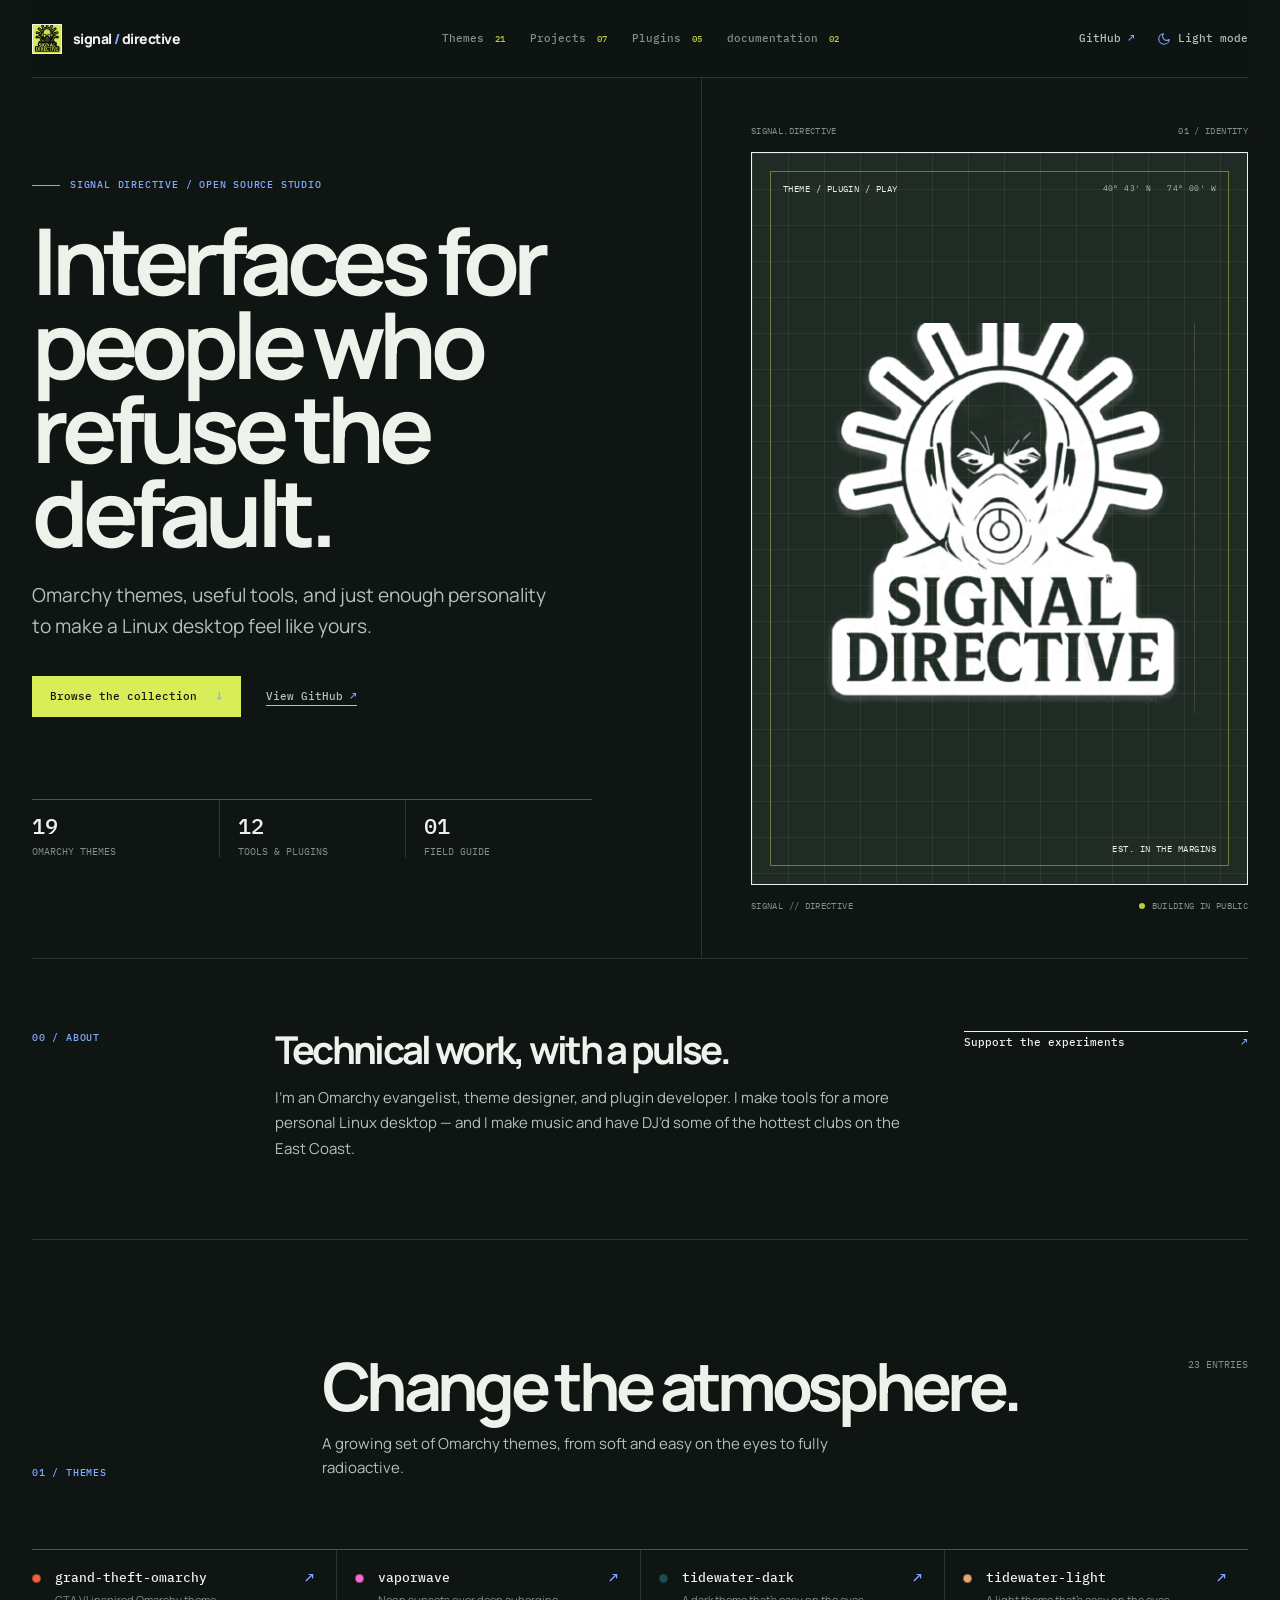
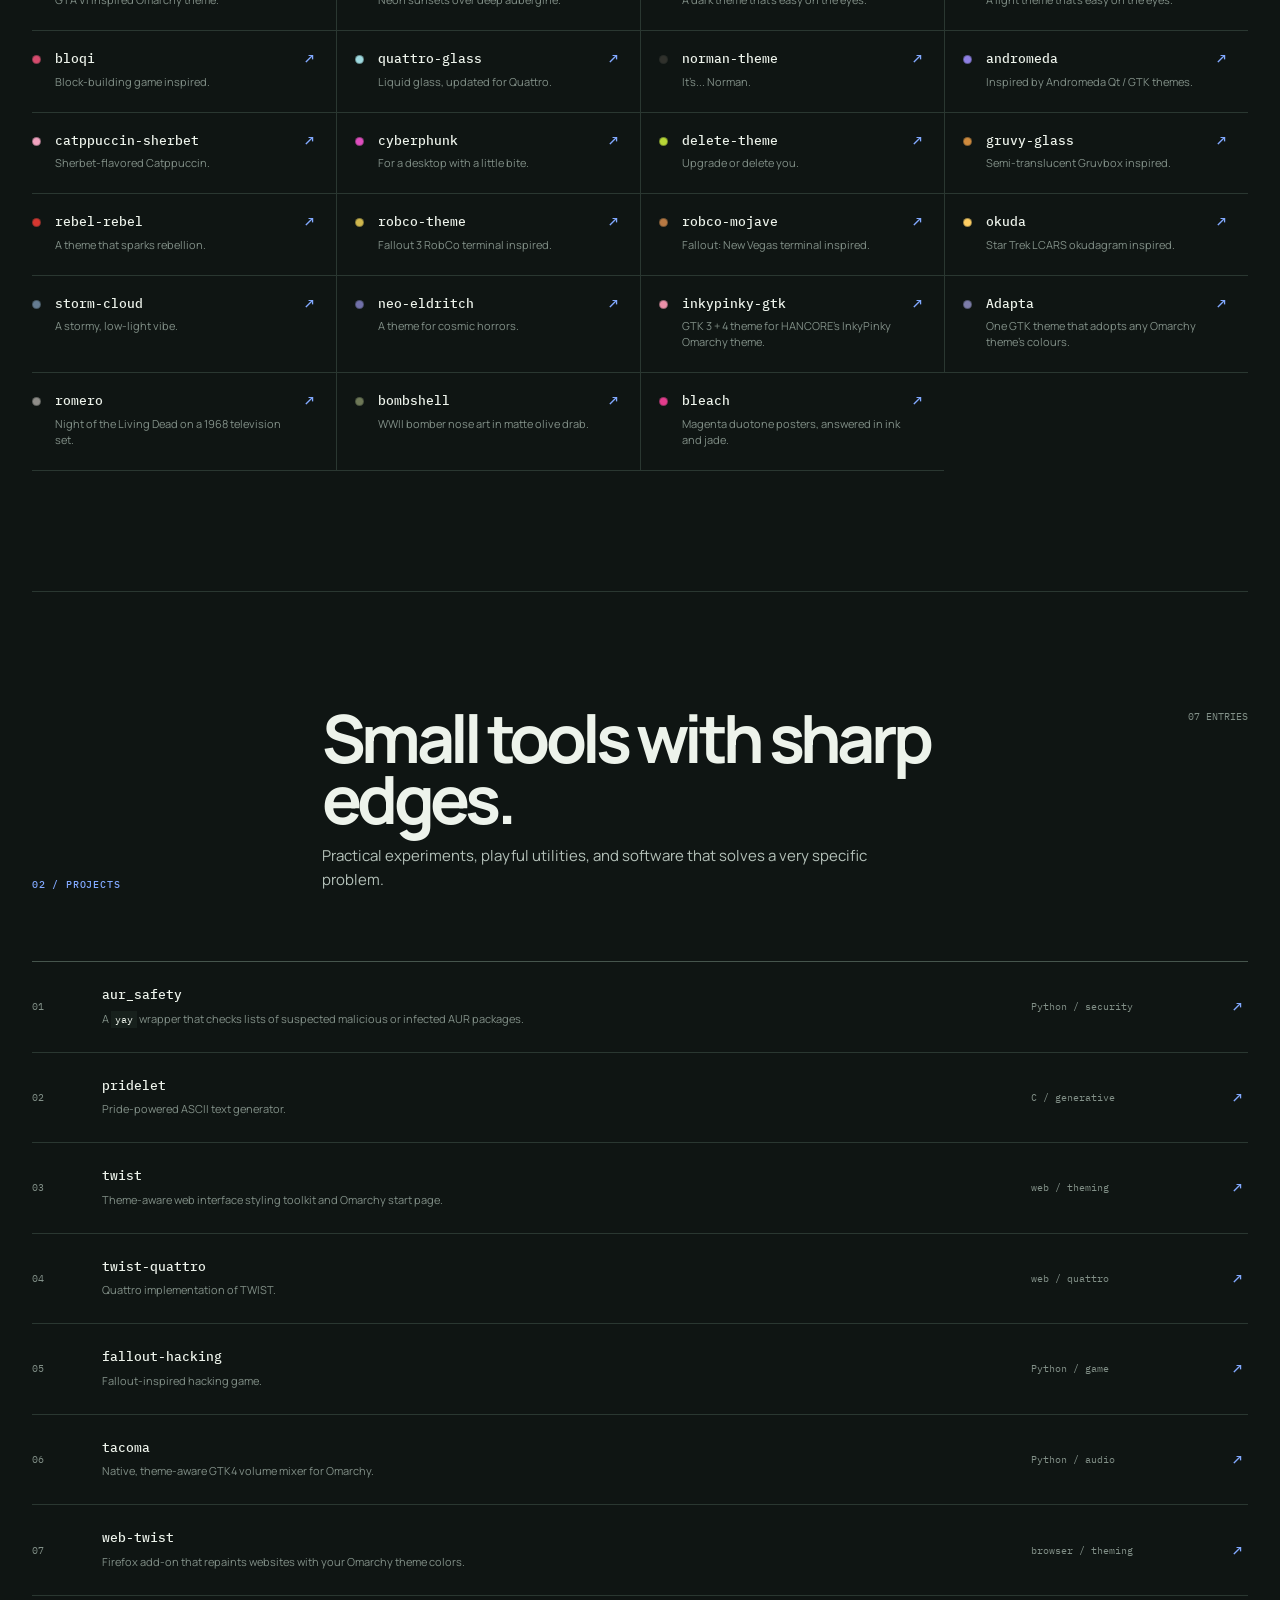
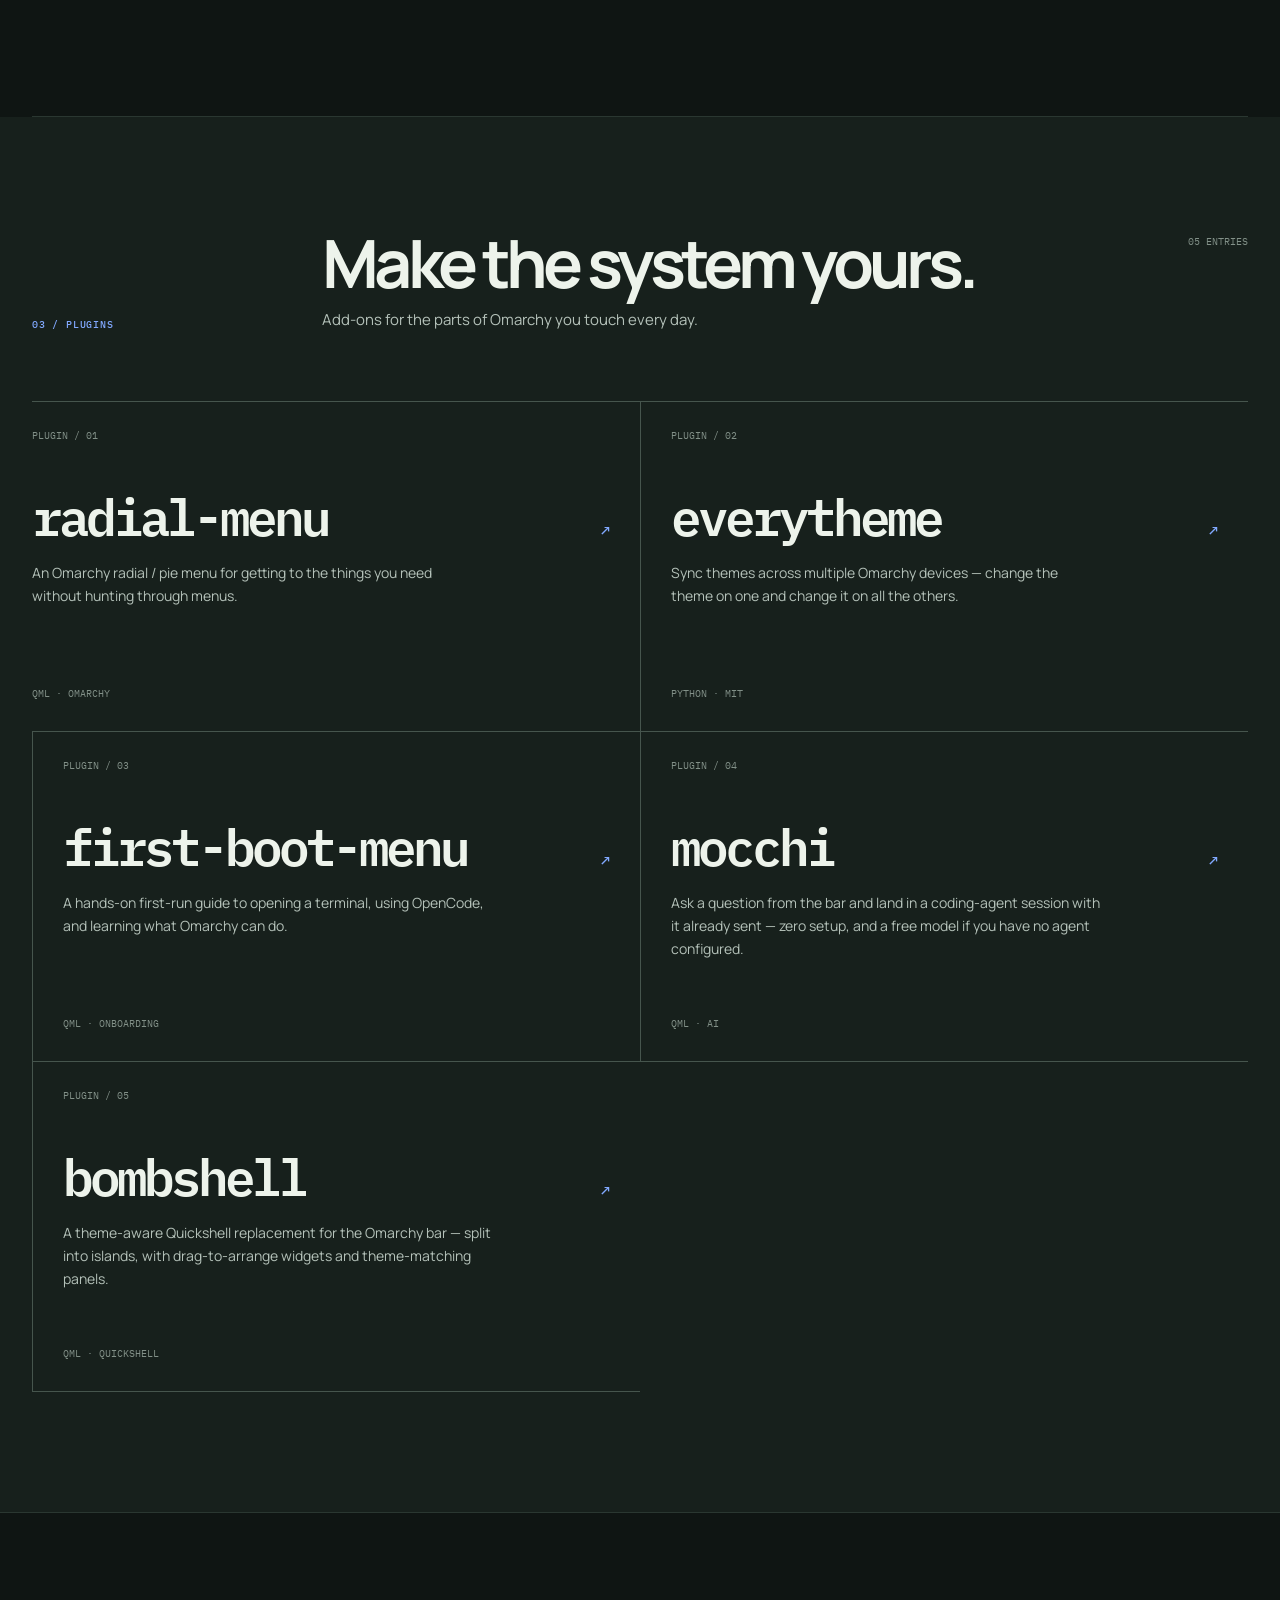
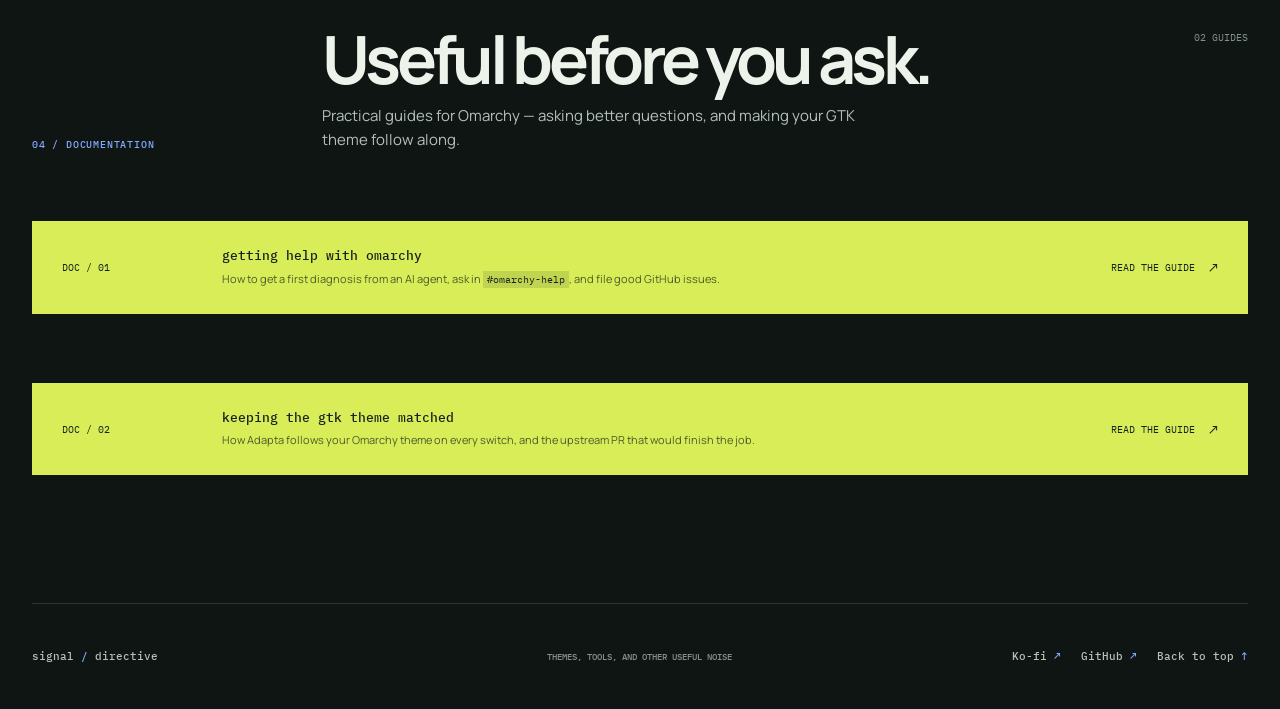
==== index.html @ 83580dee "Add bombshell to the plugin collection" ====
<!doctype html>
<html lang="en">
<head>
    <meta charset="UTF-8">
    <meta name="viewport" content="width=device-width, initial-scale=1">
    <meta name="description" content="Signal Directive — Omarchy themes, plugins, tools, and documentation by a theme designer and plugin developer.">
    <title>signal / directive — themes, tools &amp; plugins</title>
    <script>
        try {
            if (localStorage.getItem("signal-directive-theme") === "light") {
                document.documentElement.classList.add("light-mode");
            }
        } catch (error) {
            // Private browsing or blocked storage: stay with the dark default.
        }
    </script>
    <link rel="preconnect" href="https://fonts.googleapis.com">
    <link rel="preconnect" href="https://fonts.gstatic.com" crossorigin>
    <link href="https://fonts.googleapis.com/css2?family=IBM+Plex+Mono:wght@400;500;600&family=Manrope:wght@400;500;600;700;800&display=swap" rel="stylesheet">
    <link rel="stylesheet" href="styles.css">
</head>
<body>
    <a class="skip-link" href="#main-content">Skip to content</a>

    <div class="site-shell">
        <header class="site-header" id="top">
            <a class="brand" href="#top" aria-label="Signal Directive home">
                <span class="brand-mark"><img src="assets/signaldirective-logo.png" alt=""></span>
                <span class="brand-name">signal <i>/</i> directive</span>
            </a>

            <nav class="site-nav" aria-label="Primary navigation">
                <a href="#themes">Themes <span>21</span></a>
                <a href="#projects">Projects <span>07</span></a>
                <a href="#plugins">Plugins <span>05</span></a>
                <a href="#documentation">documentation <span>02</span></a>
            </nav>

            <div class="header-tools">
                <a class="header-link" href="https://github.com/signaldirective" target="_blank" rel="noopener">
                    GitHub <span aria-hidden="true">↗</span>
                </a>
                <button class="theme-toggle" id="theme-toggle" type="button" aria-pressed="false" aria-label="Switch to light mode">
                    <svg class="theme-toggle-icon" viewBox="0 0 24 24" aria-hidden="true">
                        <path class="icon-moon" d="M21 12.79A9 9 0 1 1 11.21 3 7 7 0 0 0 21 12.79Z"></path>
                        <g class="icon-sun">
                            <circle cx="12" cy="12" r="4"></circle>
                            <path d="M12 2v2M12 20v2M4.93 4.93l1.41 1.41M17.66 17.66l1.41 1.41M2 12h2M20 12h2M4.93 19.07l1.41-1.41M17.66 6.34l1.41-1.41"></path>
                        </g>
                    </svg>
                    <span class="theme-toggle-label">Light mode</span>
                </button>
            </div>
        </header>

        <main id="main-content">
            <section class="hero" aria-labelledby="hero-title">
                <div class="hero-copy">
                    <p class="eyebrow"><span class="eyebrow-rule" aria-hidden="true"></span> signal directive / open source studio</p>
                    <h1 id="hero-title">Interfaces for people who refuse the default.</h1>
                    <p class="hero-lede">Omarchy themes, useful tools, and just enough personality to make a Linux desktop feel like yours.</p>

                    <div class="hero-actions">
                        <a class="button button-solid" href="#themes">Browse the collection <span aria-hidden="true">↓</span></a>
                        <a class="text-link" href="https://github.com/signaldirective" target="_blank" rel="noopener">View GitHub <span aria-hidden="true">↗</span></a>
                    </div>

                    <div class="hero-meta" aria-label="Collection summary">
                        <div class="meta-item">
                            <strong>19</strong>
                            <span>Omarchy themes</span>
                        </div>
                        <div class="meta-item">
                            <strong>12</strong>
                            <span>tools &amp; plugins</span>
                        </div>
                        <div class="meta-item">
                            <strong>01</strong>
                            <span>field guide</span>
                        </div>
                    </div>
                </div>

                <div class="hero-visual" aria-label="Signal Directive identity mark">
                    <div class="visual-topline">
                        <span>signal.directive</span>
                        <span>01 / identity</span>
                    </div>
                    <div class="logo-stage">
                        <img class="hero-logo" src="assets/signaldirective-logo.png" alt="Signal Directive logo">
                        <span class="stage-label stage-label-top">theme / plugin / play</span>
                        <span class="stage-label stage-label-bottom">est. in the margins</span>
                        <span class="stage-coordinate">40° 43′ N&nbsp;&nbsp; 74° 00′ W</span>
                    </div>
                    <div class="visual-footer">
                        <span>signal // directive</span>
                        <span class="status"><i aria-hidden="true"></i> building in public</span>
                    </div>
                </div>
            </section>

            <section class="about-strip" id="about" aria-labelledby="about-title">
                <div class="section-kicker">00 / about</div>
                <div class="about-copy">
                    <h2 id="about-title">Technical work, with a pulse.</h2>
                    <p>I’m an Omarchy evangelist, theme designer, and plugin developer. I make tools for a more personal Linux desktop — and I make music and have DJ’d some of the hottest clubs on the East Coast.</p>
                </div>
                <a class="support-link" href="https://ko-fi.com/signaldirective" target="_blank" rel="noopener">
                    <span>Support the experiments</span>
                    <span class="support-arrow" aria-hidden="true">↗</span>
                </a>
            </section>

            <section class="collection-section" id="themes" aria-labelledby="themes-title">
                <div class="section-heading">
                    <p class="section-kicker">01 / themes</p>
                    <div>
                        <h2 id="themes-title">Change the atmosphere.</h2>
                        <p class="section-intro">A growing set of Omarchy themes, from soft and easy on the eyes to fully radioactive.</p>
                    </div>
                    <span class="section-count">23 entries</span>
                </div>

                <div class="theme-grid">
                    <a class="theme-item" href="https://github.com/signaldirective/grand-theft-omarchy" target="_blank" rel="noopener">
                        <span class="theme-swatch swatch-gta" aria-hidden="true"></span>
                        <span class="theme-copy"><strong>grand-theft-omarchy</strong><small>GTA VI inspired Omarchy theme.</small></span>
                        <span class="item-arrow" aria-hidden="true">↗</span>
                    </a>
                    <a class="theme-item" href="https://github.com/signaldirective/vaporwave" target="_blank" rel="noopener">
                        <span class="theme-swatch swatch-vaporwave" aria-hidden="true"></span>
                        <span class="theme-copy"><strong>vaporwave</strong><small>Neon sunsets over deep aubergine.</small></span>
                        <span class="item-arrow" aria-hidden="true">↗</span>
                    </a>
                    <a class="theme-item" href="https://github.com/signaldirective/tidewater-dark" target="_blank" rel="noopener">
                        <span class="theme-swatch swatch-tide-dark" aria-hidden="true"></span>
                        <span class="theme-copy"><strong>tidewater-dark</strong><small>A dark theme that’s easy on the eyes.</small></span>
                        <span class="item-arrow" aria-hidden="true">↗</span>
                    </a>
                    <a class="theme-item" href="https://github.com/signaldirective/tidewater-light" target="_blank" rel="noopener">
                        <span class="theme-swatch swatch-tide-light" aria-hidden="true"></span>
                        <span class="theme-copy"><strong>tidewater-light</strong><small>A light theme that’s easy on the eyes.</small></span>
                        <span class="item-arrow" aria-hidden="true">↗</span>
                    </a>
                    <a class="theme-item" href="https://github.com/signaldirective/bloqi" target="_blank" rel="noopener">
                        <span class="theme-swatch swatch-bloqi" aria-hidden="true"></span>
                        <span class="theme-copy"><strong>bloqi</strong><small>Block-building game inspired.</small></span>
                        <span class="item-arrow" aria-hidden="true">↗</span>
                    </a>
                    <a class="theme-item" href="https://github.com/signaldirective/quattro-glass" target="_blank" rel="noopener">
                        <span class="theme-swatch swatch-quattro" aria-hidden="true"></span>
                        <span class="theme-copy"><strong>quattro-glass</strong><small>Liquid glass, updated for Quattro.</small></span>
                        <span class="item-arrow" aria-hidden="true">↗</span>
                    </a>
                    <a class="theme-item" href="https://github.com/signaldirective/norman-theme" target="_blank" rel="noopener">
                        <span class="theme-swatch swatch-norman" aria-hidden="true"></span>
                        <span class="theme-copy"><strong>norman-theme</strong><small>It’s... Norman.</small></span>
                        <span class="item-arrow" aria-hidden="true">↗</span>
                    </a>
                    <a class="theme-item" href="https://github.com/signaldirective/andromeda" target="_blank" rel="noopener">
                        <span class="theme-swatch swatch-andromeda" aria-hidden="true"></span>
                        <span class="theme-copy"><strong>andromeda</strong><small>Inspired by Andromeda Qt / GTK themes.</small></span>
                        <span class="item-arrow" aria-hidden="true">↗</span>
                    </a>
                    <a class="theme-item" href="https://github.com/signaldirective/catppuccin-sherbet" target="_blank" rel="noopener">
                        <span class="theme-swatch swatch-sherbet" aria-hidden="true"></span>
                        <span class="theme-copy"><strong>catppuccin-sherbet</strong><small>Sherbet-flavored Catppuccin.</small></span>
                        <span class="item-arrow" aria-hidden="true">↗</span>
                    </a>
                    <a class="theme-item" href="https://github.com/signaldirective/cyberphunk" target="_blank" rel="noopener">
                        <span class="theme-swatch swatch-cyber" aria-hidden="true"></span>
                        <span class="theme-copy"><strong>cyberphunk</strong><small>For a desktop with a little bite.</small></span>
                        <span class="item-arrow" aria-hidden="true">↗</span>
                    </a>
                    <a class="theme-item" href="https://github.com/signaldirective/delete-theme" target="_blank" rel="noopener">
                        <span class="theme-swatch swatch-delete" aria-hidden="true"></span>
                        <span class="theme-copy"><strong>delete-theme</strong><small>Upgrade or delete you.</small></span>
                        <span class="item-arrow" aria-hidden="true">↗</span>
                    </a>
                    <a class="theme-item" href="https://github.com/signaldirective/gruvy-glass" target="_blank" rel="noopener">
                        <span class="theme-swatch swatch-gruvy" aria-hidden="true"></span>
                        <span class="theme-copy"><strong>gruvy-glass</strong><small>Semi-translucent Gruvbox inspired.</small></span>
                        <span class="item-arrow" aria-hidden="true">↗</span>
                    </a>
                    <a class="theme-item" href="https://github.com/signaldirective/rebel-rebel" target="_blank" rel="noopener">
                        <span class="theme-swatch swatch-rebel" aria-hidden="true"></span>
                        <span class="theme-copy"><strong>rebel-rebel</strong><small>A theme that sparks rebellion.</small></span>
                        <span class="item-arrow" aria-hidden="true">↗</span>
                    </a>
                    <a class="theme-item" href="https://github.com/signaldirective/robco-theme" target="_blank" rel="noopener">
                        <span class="theme-swatch swatch-robco" aria-hidden="true"></span>
                        <span class="theme-copy"><strong>robco-theme</strong><small>Fallout 3 RobCo terminal inspired.</small></span>
                        <span class="item-arrow" aria-hidden="true">↗</span>
                    </a>
                    <a class="theme-item" href="https://github.com/signaldirective/robco-mojave" target="_blank" rel="noopener">
                        <span class="theme-swatch swatch-mojave" aria-hidden="true"></span>
                        <span class="theme-copy"><strong>robco-mojave</strong><small>Fallout: New Vegas terminal inspired.</small></span>
                        <span class="item-arrow" aria-hidden="true">↗</span>
                    </a>
                    <a class="theme-item" href="https://github.com/signaldirective/okuda" target="_blank" rel="noopener">
                        <span class="theme-swatch swatch-okuda" aria-hidden="true"></span>
                        <span class="theme-copy"><strong>okuda</strong><small>Star Trek LCARS okudagram inspired.</small></span>
                        <span class="item-arrow" aria-hidden="true">↗</span>
                    </a>
                    <a class="theme-item" href="https://github.com/signaldirective/storm-cloud" target="_blank" rel="noopener">
                        <span class="theme-swatch swatch-storm" aria-hidden="true"></span>
                        <span class="theme-copy"><strong>storm-cloud</strong><small>A stormy, low-light vibe.</small></span>
                        <span class="item-arrow" aria-hidden="true">↗</span>
                    </a>
                    <a class="theme-item" href="https://github.com/signaldirective/neo-eldritch" target="_blank" rel="noopener">
                        <span class="theme-swatch swatch-eldritch" aria-hidden="true"></span>
                        <span class="theme-copy"><strong>neo-eldritch</strong><small>A theme for cosmic horrors.</small></span>
                        <span class="item-arrow" aria-hidden="true">↗</span>
                    </a>
                    <a class="theme-item" href="https://github.com/signaldirective/inkypinky-gtk" target="_blank" rel="noopener">
                        <span class="theme-swatch swatch-inkypinky" aria-hidden="true"></span>
                        <span class="theme-copy"><strong>inkypinky-gtk</strong><small>GTK 3 + 4 theme for HANCORE's InkyPinky Omarchy theme.</small></span>
                        <span class="item-arrow" aria-hidden="true">↗</span>
                    </a>
                    <a class="theme-item" href="https://github.com/signaldirective/Adapta" target="_blank" rel="noopener">
                        <span class="theme-swatch swatch-adapta" aria-hidden="true"></span>
                        <span class="theme-copy"><strong>Adapta</strong><small>One GTK theme that adopts any Omarchy theme's colours.</small></span>
                        <span class="item-arrow" aria-hidden="true">↗</span>
                    </a>
                    <a class="theme-item" href="https://github.com/signaldirective/romero" target="_blank" rel="noopener">
                        <span class="theme-swatch swatch-romero" aria-hidden="true"></span>
                        <span class="theme-copy"><strong>romero</strong><small>Night of the Living Dead on a 1968 television set.</small></span>
                        <span class="item-arrow" aria-hidden="true">↗</span>
                    </a>
                    <a class="theme-item" href="https://github.com/signaldirective/bombshell-theme" target="_blank" rel="noopener">
                        <span class="theme-swatch swatch-bombshell" aria-hidden="true"></span>
                        <span class="theme-copy"><strong>bombshell</strong><small>WWII bomber nose art in matte olive drab.</small></span>
                        <span class="item-arrow" aria-hidden="true">↗</span>
                    </a>
                    <a class="theme-item" href="https://github.com/signaldirective/bleach" target="_blank" rel="noopener">
                        <span class="theme-swatch swatch-bleach" aria-hidden="true"></span>
                        <span class="theme-copy"><strong>bleach</strong><small>Magenta duotone posters, answered in ink and jade.</small></span>
                        <span class="item-arrow" aria-hidden="true">↗</span>
                    </a>
                </div>
            </section>

            <section class="collection-section" id="projects" aria-labelledby="projects-title">
                <div class="section-heading">
                    <p class="section-kicker">02 / projects</p>
                    <div>
                        <h2 id="projects-title">Small tools with sharp edges.</h2>
                        <p class="section-intro">Practical experiments, playful utilities, and software that solves a very specific problem.</p>
                    </div>
                    <span class="section-count">07 entries</span>
                </div>

                <div class="project-list">
                    <a class="project-row" href="https://github.com/signaldirective/aur_safety" target="_blank" rel="noopener">
                        <span class="row-index">01</span>
                        <span class="row-copy"><strong>aur_safety</strong><small>A <code>yay</code> wrapper that checks lists of suspected malicious or infected AUR packages.</small></span>
                        <span class="row-tag">Python / security</span>
                        <span class="item-arrow" aria-hidden="true">↗</span>
                    </a>
                    <a class="project-row" href="https://github.com/signaldirective/pridelet" target="_blank" rel="noopener">
                        <span class="row-index">02</span>
                        <span class="row-copy"><strong>pridelet</strong><small>Pride-powered ASCII text generator.</small></span>
                        <span class="row-tag">C / generative</span>
                        <span class="item-arrow" aria-hidden="true">↗</span>
                    </a>
                    <a class="project-row" href="https://github.com/signaldirective/twist" target="_blank" rel="noopener">
                        <span class="row-index">03</span>
                        <span class="row-copy"><strong>twist</strong><small>Theme-aware web interface styling toolkit and Omarchy start page.</small></span>
                        <span class="row-tag">web / theming</span>
                        <span class="item-arrow" aria-hidden="true">↗</span>
                    </a>
                    <a class="project-row" href="https://github.com/signaldirective/twist-quattro" target="_blank" rel="noopener">
                        <span class="row-index">04</span>
                        <span class="row-copy"><strong>twist-quattro</strong><small>Quattro implementation of TWIST.</small></span>
                        <span class="row-tag">web / quattro</span>
                        <span class="item-arrow" aria-hidden="true">↗</span>
                    </a>
                    <a class="project-row" href="https://github.com/signaldirective/fallout-hacking" target="_blank" rel="noopener">
                        <span class="row-index">05</span>
                        <span class="row-copy"><strong>fallout-hacking</strong><small>Fallout-inspired hacking game.</small></span>
                        <span class="row-tag">Python / game</span>
                        <span class="item-arrow" aria-hidden="true">↗</span>
                    </a>
                    <a class="project-row" href="https://github.com/signaldirective/tacoma" target="_blank" rel="noopener">
                        <span class="row-index">06</span>
                        <span class="row-copy"><strong>tacoma</strong><small>Native, theme-aware GTK4 volume mixer for Omarchy.</small></span>
                        <span class="row-tag">Python / audio</span>
                        <span class="item-arrow" aria-hidden="true">↗</span>
                    </a>
                    <a class="project-row" href="https://github.com/signaldirective/web-twist" target="_blank" rel="noopener">
                        <span class="row-index">07</span>
                        <span class="row-copy"><strong>web-twist</strong><small>Firefox add-on that repaints websites with your Omarchy theme colors.</small></span>
                        <span class="row-tag">browser / theming</span>
                        <span class="item-arrow" aria-hidden="true">↗</span>
                    </a>
                </div>
            </section>

            <section class="collection-section plugin-section" id="plugins" aria-labelledby="plugins-title">
                <div class="section-heading">
                    <p class="section-kicker">03 / plugins</p>
                    <div>
                        <h2 id="plugins-title">Make the system yours.</h2>
                        <p class="section-intro">Add-ons for the parts of Omarchy you touch every day.</p>
                    </div>
                    <span class="section-count">05 entries</span>
                </div>

                <div class="plugin-grid">
                    <a class="plugin-card" href="https://github.com/signaldirective/radial-menu" target="_blank" rel="noopener">
                        <span class="plugin-number">PLUGIN / 01</span>
                        <span class="plugin-title"><strong>radial-menu</strong><span class="item-arrow" aria-hidden="true">↗</span></span>
                        <span class="plugin-description">An Omarchy radial / pie menu for getting to the things you need without hunting through menus.</span>
                        <span class="plugin-meta">QML · Omarchy</span>
                    </a>
                    <a class="plugin-card" href="https://github.com/signaldirective/everytheme" target="_blank" rel="noopener">
                        <span class="plugin-number">PLUGIN / 02</span>
                        <span class="plugin-title"><strong>everytheme</strong><span class="item-arrow" aria-hidden="true">↗</span></span>
                        <span class="plugin-description">Sync themes across multiple Omarchy devices — change the theme on one and change it on all the others.</span>
                        <span class="plugin-meta">Python · MIT</span>
                    </a>
                    <a class="plugin-card" href="https://github.com/signaldirective/first-boot-menu" target="_blank" rel="noopener">
                        <span class="plugin-number">PLUGIN / 03</span>
                        <span class="plugin-title"><strong>first-boot-menu</strong><span class="item-arrow" aria-hidden="true">↗</span></span>
                        <span class="plugin-description">A hands-on first-run guide to opening a terminal, using OpenCode, and learning what Omarchy can do.</span>
                        <span class="plugin-meta">QML · onboarding</span>
                    </a>
                    <a class="plugin-card" href="https://github.com/signaldirective/mocchi" target="_blank" rel="noopener">
                        <span class="plugin-number">PLUGIN / 04</span>
                        <span class="plugin-title"><strong>mocchi</strong><span class="item-arrow" aria-hidden="true">↗</span></span>
                        <span class="plugin-description">Ask a question from the bar and land in a coding-agent session with it already sent — zero setup, and a free model if you have no agent configured.</span>
                        <span class="plugin-meta">QML · AI</span>
                    </a>
                    <a class="plugin-card" href="https://github.com/signaldirective/bombshell" target="_blank" rel="noopener">
                        <span class="plugin-number">PLUGIN / 05</span>
                        <span class="plugin-title"><strong>bombshell</strong><span class="item-arrow" aria-hidden="true">↗</span></span>
                        <span class="plugin-description">A theme-aware Quickshell replacement for the Omarchy bar — split into islands, with drag-to-arrange widgets and theme-matching panels.</span>
                        <span class="plugin-meta">QML · Quickshell</span>
                    </a>
                </div>
            </section>

            <section class="docs-section" id="documentation" aria-labelledby="documentation-title">
                <div class="section-heading">
                    <p class="section-kicker">04 / documentation</p>
                    <div>
                        <h2 id="documentation-title">Useful before you ask.</h2>
                        <p class="section-intro">Practical guides for Omarchy — asking better questions, and making your GTK theme follow along.</p>
                    </div>
                    <span class="section-count">02 guides</span>
                </div>

                <a class="doc-link" href="https://signaldirective.github.io/omarchy-getting-help.html">
                    <span class="doc-index">DOC / 01</span>
                    <span class="doc-copy"><strong>getting help with omarchy</strong><small>How to get a first diagnosis from an AI agent, ask in <code>#omarchy-help</code>, and file good GitHub issues.</small></span>
                    <span class="doc-action">Read the guide <span aria-hidden="true">↗</span></span>
                </a>
                <a class="doc-link" href="https://signaldirective.github.io/adapta-theme-set-hook.html">
                    <span class="doc-index">DOC / 02</span>
                    <span class="doc-copy"><strong>keeping the gtk theme matched</strong><small>How Adapta follows your Omarchy theme on every switch, and the upstream PR that would finish the job.</small></span>
                    <span class="doc-action">Read the guide <span aria-hidden="true">↗</span></span>
                </a>
            </section>
        </main>

        <footer class="site-footer">
            <span>signal <i>/</i> directive</span>
            <span class="footer-note">themes, tools, and other useful noise</span>
            <div class="footer-links">
                <a href="https://ko-fi.com/signaldirective" target="_blank" rel="noopener">Ko-fi <span aria-hidden="true">↗</span></a>
                <a href="https://github.com/signaldirective" target="_blank" rel="noopener">GitHub <span aria-hidden="true">↗</span></a>
                <a href="#top">Back to top <span aria-hidden="true">↑</span></a>
            </div>
        </footer>
    </div>

    <script>
        (function () {
            const root = document.documentElement;
            const toggle = document.getElementById("theme-toggle");
            const label = toggle.querySelector(".theme-toggle-label");

            function setTheme(theme) {
                const isLight = theme === "light";
                root.classList.toggle("light-mode", isLight);
                toggle.setAttribute("aria-pressed", String(isLight));
                toggle.setAttribute("aria-label", isLight ? "Switch to dark mode" : "Switch to light mode");
                label.textContent = isLight ? "Dark mode" : "Light mode";
            }

            setTheme(root.classList.contains("light-mode") ? "light" : "dark");

            toggle.addEventListener("click", function () {
                const nextTheme = root.classList.contains("light-mode") ? "dark" : "light";
                setTheme(nextTheme);
                try {
                    localStorage.setItem("signal-directive-theme", nextTheme);
                } catch (error) {
                    // The toggle still works for this visit when storage is unavailable.
                }
            });
        }());
    </script>
</body>
</html>
---- styles.css ----
:root {
    color-scheme: dark;
    --paper: #0f1513;
    --paper-deep: #17201c;
    --ink: #edf3eb;
    --ink-soft: #b4c1b9;
    --muted: #829088;
    --line: #2a3731;
    --line-strong: #46554d;
    --acid: #d9ed58;
    --acid-dark: #b7cf3c;
    --blue: #82a9ff;
    --white: #fbfcf8;
    --stage: #202b25;
    --stage-grid: rgba(217, 237, 88, .13);
    --stage-frame: rgba(217, 237, 88, .42);
    --plugin-hover: rgba(217, 237, 88, .12);
    --button-bg: var(--acid);
    --button-fg: var(--paper);
    --doc-bg: var(--acid);
    --doc-fg: #17221f;
    --doc-muted: #4d5b2b;
    --doc-accent: #17221f;
    --doc-code-bg: rgba(23, 34, 31, .12);
    --skip-fg: #17221f;
    --mono: "IBM Plex Mono", "SFMono-Regular", Consolas, monospace;
    --sans: "Manrope", -apple-system, BlinkMacSystemFont, "Segoe UI", sans-serif;
    --max-width: 1280px;
}

:root.light-mode {
    color-scheme: light;
    --paper: #f3f5ef;
    --paper-deep: #e7ece5;
    --ink: #17221f;
    --ink-soft: #3f4e48;
    --muted: #718079;
    --line: #cbd3ca;
    --line-strong: #a7b2aa;
    --acid-dark: #a5b835;
    --blue: #2c68ee;
    --white: #fbfcf8;
    --stage: var(--acid);
    --stage-grid: rgba(23, 34, 31, .11);
    --stage-frame: rgba(23, 34, 31, .38);
    --plugin-hover: rgba(217, 237, 88, .32);
    --button-bg: var(--ink);
    --button-fg: var(--paper);
    --doc-bg: var(--ink);
    --doc-fg: var(--paper);
    --doc-muted: #b8c4bd;
    --doc-accent: var(--acid);
    --doc-code-bg: rgba(243, 245, 239, .12);
    --skip-fg: #17221f;
}

* {
    box-sizing: border-box;
}

html {
    scroll-behavior: smooth;
}

body {
    margin: 0;
    background: var(--paper);
    color: var(--ink);
    font-family: var(--sans);
    -webkit-font-smoothing: antialiased;
}

::selection {
    background: var(--acid);
    color: var(--ink);
}

a {
    color: inherit;
}

a:focus-visible {
    outline: 2px solid var(--blue);
    outline-offset: 4px;
}

.skip-link {
    position: fixed;
    top: 12px;
    left: 12px;
    z-index: 20;
    padding: 10px 14px;
    background: var(--acid);
    color: var(--skip-fg);
    font: 500 12px/1 var(--mono);
    text-decoration: none;
    transform: translateY(-150%);
    transition: transform 160ms ease;
}

.skip-link:focus {
    transform: translateY(0);
}

.site-shell {
    width: min(var(--max-width), calc(100% - 64px));
    margin: 0 auto;
}

.site-header {
    position: sticky;
    top: 0;
    z-index: 10;
    display: grid;
    grid-template-columns: 1fr auto 1fr;
    align-items: center;
    min-height: 78px;
    border-bottom: 1px solid var(--line);
    background: var(--paper);
    background: color-mix(in srgb, var(--paper) 94%, transparent);
    backdrop-filter: blur(12px);
}

.brand {
    display: inline-flex;
    align-items: center;
    gap: 11px;
    width: max-content;
    color: var(--ink);
    font-size: 14px;
    font-weight: 800;
    letter-spacing: -.04em;
    text-decoration: none;
}

.brand i,
.site-footer i {
    color: var(--blue);
    font-style: normal;
}

.brand-mark {
    display: grid;
    width: 30px;
    height: 30px;
    overflow: hidden;
    place-items: center;
    border: 1px solid var(--ink);
    background: var(--acid);
}

.brand-mark img {
    width: 100%;
    height: 100%;
    object-fit: cover;
    mix-blend-mode: multiply;
}

.site-nav {
    display: flex;
    align-items: center;
    gap: 25px;
    font: 500 11px/1 var(--mono);
}

.site-nav a,
.header-link,
.footer-links a {
    text-decoration: none;
}

.site-nav a {
    color: var(--muted);
    transition: color 160ms ease;
}

.site-nav a:hover,
.header-link:hover,
.footer-links a:hover {
    color: var(--blue);
}

.site-nav span {
    margin-left: 4px;
    color: var(--acid-dark);
    font-size: 9px;
}

.header-tools {
    display: flex;
    align-items: center;
    justify-self: end;
    gap: 22px;
}

.header-link {
    color: var(--ink-soft);
    font: 500 11px/1 var(--mono);
}

.header-link span,
.text-link span,
.button span,
.support-arrow,
.footer-links span {
    color: var(--blue);
}

.theme-toggle {
    display: inline-flex;
    align-items: center;
    gap: 7px;
    padding: 5px 0;
    border: 0;
    background: transparent;
    color: var(--ink-soft);
    cursor: pointer;
    font: 500 11px/1 var(--mono);
}

.theme-toggle:hover {
    color: var(--blue);
}

.theme-toggle:focus-visible {
    outline: 2px solid var(--blue);
    outline-offset: 4px;
}

.theme-toggle-icon {
    width: 14px;
    height: 14px;
    fill: none;
    color: var(--blue);
    stroke: currentColor;
    stroke-linecap: round;
    stroke-linejoin: round;
    stroke-width: 1.8;
}

.theme-toggle-icon .icon-sun {
    display: none;
}

.light-mode .theme-toggle-icon .icon-moon {
    display: none;
}

.light-mode .theme-toggle-icon .icon-sun {
    display: block;
}

.hero {
    display: grid;
    grid-template-columns: minmax(0, 1.1fr) minmax(360px, .9fr);
    min-height: 700px;
    border-bottom: 1px solid var(--line);
}

.hero-copy {
    display: flex;
    flex-direction: column;
    align-items: flex-start;
    justify-content: center;
    padding: 100px 10% 100px 0;
}

.eyebrow,
.section-kicker,
.visual-topline,
.visual-footer,
.stage-label,
.stage-coordinate,
.section-count,
.row-index,
.row-tag,
.plugin-number,
.plugin-meta,
.doc-index,
.doc-action,
.footer-note {
    font-family: var(--mono);
}

.eyebrow,
.section-kicker {
    display: flex;
    align-items: center;
    gap: 10px;
    margin: 0;
    color: var(--blue);
    font-size: 10px;
    font-weight: 500;
    letter-spacing: .08em;
    line-height: 1.4;
    text-transform: uppercase;
}

.eyebrow-rule {
    display: inline-block;
    width: 28px;
    height: 1px;
    background: var(--blue);
}

h1,
h2,
h3,
p {
    margin-top: 0;
}

h1,
h2,
h3 {
    letter-spacing: -.07em;
}

h1 {
    max-width: 780px;
    margin: 27px 0 26px;
    font-size: clamp(3.65rem, 7.2vw, 7.4rem);
    font-weight: 700;
    line-height: .91;
}

.hero-lede {
    max-width: 520px;
    margin-bottom: 34px;
    color: var(--ink-soft);
    font-size: clamp(1rem, 1.5vw, 1.2rem);
    line-height: 1.6;
}

.hero-actions {
    display: flex;
    align-items: center;
    gap: 25px;
    margin-bottom: 82px;
}

.button {
    display: inline-flex;
    align-items: center;
    gap: 19px;
    padding: 15px 18px;
    font: 500 11px/1 var(--mono);
    text-decoration: none;
    transition: background 160ms ease, color 160ms ease, transform 160ms ease;
}

.button:hover {
    transform: translateY(-2px);
}

.button-solid {
    background: var(--button-bg);
    color: var(--button-fg);
}

.button-solid:hover {
    background: var(--blue);
    color: var(--white);
}

.text-link {
    color: var(--ink-soft);
    font: 500 11px/1 var(--mono);
    text-underline-offset: 5px;
    text-decoration-thickness: 1px;
}

.hero-meta {
    display: grid;
    grid-template-columns: repeat(3, minmax(95px, 1fr));
    width: min(100%, 560px);
    border-top: 1px solid var(--line-strong);
}

.meta-item {
    display: flex;
    flex-direction: column;
    gap: 8px;
    padding: 15px 18px 0 0;
}

.meta-item + .meta-item {
    padding-left: 18px;
    border-left: 1px solid var(--line);
}

.meta-item strong {
    font: 500 22px/1 var(--mono);
}

.meta-item span {
    color: var(--muted);
    font: 10px/1.35 var(--mono);
    text-transform: uppercase;
}

.hero-visual {
    display: flex;
    flex-direction: column;
    gap: 15px;
    padding: 47px 0 47px 9%;
    border-left: 1px solid var(--line);
}

.visual-topline,
.visual-footer {
    display: flex;
    justify-content: space-between;
    color: var(--muted);
    font-size: 9px;
    letter-spacing: .04em;
    line-height: 1.3;
    text-transform: uppercase;
}

.logo-stage {
    position: relative;
    display: grid;
    min-height: 510px;
    flex: 1;
    overflow: hidden;
    place-items: center;
    border: 1px solid var(--ink);
    background-color: var(--stage);
    isolation: isolate;
}

.logo-stage::before {
    position: absolute;
    inset: 0;
    background-image: linear-gradient(var(--stage-grid) 1px, transparent 1px), linear-gradient(90deg, var(--stage-grid) 1px, transparent 1px);
    background-size: 36px 36px;
    content: "";
    opacity: .55;
}

.logo-stage::after {
    position: absolute;
    inset: 18px;
    border: 1px solid var(--stage-frame);
    content: "";
    pointer-events: none;
}

.hero-logo {
    position: relative;
    z-index: 1;
    width: min(79%, 450px);
    height: auto;
    filter: invert(1) contrast(1.12);
    mix-blend-mode: screen;
}

.light-mode .hero-logo {
    filter: contrast(1.12);
    mix-blend-mode: multiply;
}

.stage-label,
.stage-coordinate {
    position: absolute;
    z-index: 2;
    color: var(--ink);
    font-size: 9px;
    letter-spacing: .05em;
    line-height: 1;
    text-transform: uppercase;
}

.stage-label-top {
    top: 31px;
    left: 31px;
}

.stage-label-bottom {
    right: 31px;
    bottom: 31px;
}

.stage-coordinate {
    right: 31px;
    top: 31px;
    color: var(--ink-soft);
    font-size: 8px;
}

.status {
    display: inline-flex;
    align-items: center;
    gap: 7px;
}

.status i {
    display: inline-block;
    width: 6px;
    height: 6px;
    border-radius: 50%;
    background: var(--acid-dark);
}

.about-strip {
    display: grid;
    grid-template-columns: minmax(150px, .5fr) minmax(0, 1.6fr) minmax(170px, .7fr);
    gap: 40px;
    align-items: start;
    padding: 72px 0 78px;
    border-bottom: 1px solid var(--line);
}

.about-copy h2 {
    max-width: 500px;
    margin-bottom: 15px;
    font-size: clamp(1.8rem, 3vw, 3.2rem);
    line-height: 1;
}

.about-copy p {
    max-width: 650px;
    margin-bottom: 0;
    color: var(--ink-soft);
    font-size: 15px;
    line-height: 1.7;
}

.support-link {
    display: flex;
    justify-content: space-between;
    gap: 15px;
    padding-top: 3px;
    border-top: 1px solid var(--ink);
    color: var(--ink);
    font: 500 11px/1.4 var(--mono);
    text-decoration: none;
}

.support-link:hover .support-arrow {
    transform: translate(3px, -3px);
}

.support-arrow {
    transition: transform 160ms ease;
}

.collection-section,
.docs-section {
    padding: 115px 0 120px;
    border-bottom: 1px solid var(--line);
}

.section-heading {
    display: grid;
    grid-template-columns: minmax(150px, .55fr) minmax(0, 1.6fr) minmax(90px, .35fr);
    gap: 40px;
    align-items: end;
}

.section-heading h2 {
    max-width: 760px;
    margin: 0 0 15px;
    font-size: clamp(2.7rem, 5.2vw, 5.6rem);
    font-weight: 700;
    line-height: .92;
}

.section-intro {
    max-width: 560px;
    margin: 0;
    color: var(--ink-soft);
    font-size: 15px;
    line-height: 1.6;
}

.section-count {
    justify-self: end;
    align-self: start;
    padding-top: 3px;
    color: var(--muted);
    font-size: 10px;
    text-transform: uppercase;
}

.theme-grid {
    display: grid;
    grid-template-columns: repeat(4, minmax(0, 1fr));
    margin-top: 69px;
    border-top: 1px solid var(--line-strong);
}

.theme-item {
    display: grid;
    grid-template-columns: 10px minmax(0, 1fr) 13px;
    gap: 13px;
    align-items: start;
    min-width: 0;
    padding: 20px 18px 22px 0;
    border-bottom: 1px solid var(--line);
    text-decoration: none;
    transition: background 160ms ease, padding 160ms ease;
}

.theme-item:not(:nth-child(4n + 1)) {
    padding-left: 18px;
    border-left: 1px solid var(--line);
}

.theme-item:hover {
    padding-right: 12px;
    padding-left: 6px;
    background: var(--paper-deep);
}

.theme-item:not(:nth-child(4n + 1)):hover {
    padding-left: 24px;
}

.theme-swatch {
    width: 9px;
    height: 9px;
    margin-top: 4px;
    border: 1px solid rgba(23, 34, 31, .4);
    border-radius: 50%;
    background: var(--blue);
}

.swatch-gta { background: #ed613b; }
.swatch-vaporwave { background: #ff66d9; }
.swatch-tide-dark { background: #1c4e5a; }
.swatch-tide-light { background: #e8a76d; }
.swatch-bloqi { background: #d64b6d; }
.swatch-quattro { background: #9ed9df; }
.swatch-norman { background: #30312c; }
.swatch-andromeda { background: #8e7fe3; }
.swatch-sherbet { background: #f1a2bf; }
.swatch-cyber { background: #df4dbe; }
.swatch-delete { background: #b7d636; }
.swatch-gruvy { background: #cf8a3d; }
.swatch-rebel { background: #d53730; }
.swatch-robco { background: #d0b74d; }
.swatch-mojave { background: #b87943; }
.swatch-okuda { background: #ffce63; }
.swatch-storm { background: #657c91; }
.swatch-eldritch { background: #7170a9; }
.swatch-inkypinky { background: #ea90a8; }
.swatch-adapta { background: #7c7ca8; }
.swatch-romero { background: #8f8d89; }
.swatch-bombshell { background: #6e7857; }
.swatch-bleach { background: #e23c8c; }

.theme-copy,
.row-copy,
.doc-copy {
    display: flex;
    min-width: 0;
    flex-direction: column;
    gap: 7px;
}

.theme-copy strong,
.row-copy strong,
.doc-copy strong {
    overflow: hidden;
    color: var(--ink);
    font: 500 13px/1.2 var(--mono);
    text-overflow: ellipsis;
    white-space: nowrap;
}

.theme-copy small,
.row-copy small,
.doc-copy small {
    color: var(--muted);
    font-size: 11px;
    line-height: 1.45;
}

.item-arrow {
    color: var(--blue);
    font: 500 15px/1 var(--mono);
    transition: transform 160ms ease;
}

.theme-item:hover .item-arrow,
.project-row:hover .item-arrow,
.plugin-card:hover .item-arrow,
.doc-link:hover .item-arrow {
    transform: translate(3px, -3px);
}

.project-list {
    margin-top: 69px;
    border-top: 1px solid var(--line-strong);
}

.project-row {
    display: grid;
    grid-template-columns: 48px minmax(0, 1fr) minmax(125px, 180px) 15px;
    gap: 22px;
    align-items: center;
    padding: 25px 0;
    border-bottom: 1px solid var(--line);
    text-decoration: none;
    transition: background 160ms ease, padding 160ms ease;
}

.project-row:hover {
    padding-right: 12px;
    padding-left: 12px;
    background: var(--paper-deep);
}

.row-index,
.row-tag {
    color: var(--muted);
    font-size: 10px;
}

.row-copy {
    gap: 8px;
}

.row-copy small {
    max-width: 720px;
}

code {
    padding: 2px 4px;
    background: var(--paper-deep);
    color: var(--ink);
    font: 10px var(--mono);
}

.plugin-section {
    background: var(--paper-deep);
    margin-right: calc((100% - 100vw) / 2);
    margin-left: calc((100% - 100vw) / 2);
    padding-right: max(32px, calc((100vw - var(--max-width)) / 2));
    padding-left: max(32px, calc((100vw - var(--max-width)) / 2));
}

.plugin-grid {
    display: grid;
    grid-template-columns: repeat(2, minmax(0, 1fr));
    margin-top: 69px;
    border-top: 1px solid var(--line-strong);
}

.plugin-card {
    display: flex;
    min-height: 330px;
    flex-direction: column;
    align-items: flex-start;
    padding: 27px 5% 31px 0;
    border-bottom: 1px solid var(--line-strong);
    text-decoration: none;
    transition: background 160ms ease, padding 160ms ease;
}

.plugin-card + .plugin-card {
    padding-left: 5%;
    border-left: 1px solid var(--line-strong);
}

.plugin-card:hover {
    padding-right: calc(5% - 8px);
    padding-left: 8px;
    background: var(--plugin-hover);
}

.plugin-card + .plugin-card:hover {
    padding-left: calc(5% + 8px);
}

.plugin-number,
.plugin-meta {
    color: var(--muted);
    font-size: 10px;
    text-transform: uppercase;
}

.plugin-title {
    display: flex;
    align-items: baseline;
    justify-content: space-between;
    width: 100%;
    gap: 20px;
    margin: 50px 0 20px;
}

.plugin-title strong {
    font: 600 clamp(1.9rem, 4vw, 4rem)/.95 var(--mono);
    letter-spacing: -.08em;
}

.plugin-description {
    max-width: 430px;
    margin-bottom: auto;
    color: var(--ink-soft);
    font-size: 14px;
    line-height: 1.65;
}

.docs-section {
    padding-bottom: 128px;
}

.doc-link {
    display: grid;
    grid-template-columns: 130px minmax(0, 1fr) auto;
    gap: 30px;
    align-items: center;
    margin-top: 69px;
    padding: 27px 30px;
    background: var(--doc-bg);
    color: var(--doc-fg);
    text-decoration: none;
    transition: background 160ms ease, transform 160ms ease;
}

.doc-link:hover {
    background: var(--blue);
    transform: translateY(-3px);
}

.doc-index,
.doc-action {
    color: var(--doc-accent);
    font-size: 10px;
    text-transform: uppercase;
}

.doc-copy strong {
    color: var(--doc-fg);
}

.doc-copy small {
    color: var(--doc-muted);
}

.doc-copy code {
    background: var(--doc-code-bg);
    color: var(--doc-fg);
}

.doc-action {
    display: inline-flex;
    gap: 14px;
    align-items: center;
    white-space: nowrap;
}

.doc-action span {
    color: var(--doc-accent);
    font-size: 15px;
}

.site-footer {
    display: grid;
    grid-template-columns: 1fr 1fr 1fr;
    align-items: center;
    min-height: 105px;
    color: var(--ink-soft);
    font: 500 11px/1.4 var(--mono);
}

.footer-note {
    justify-self: center;
    color: var(--muted);
    font-size: 9px;
    text-transform: uppercase;
}

.footer-links {
    display: flex;
    justify-content: flex-end;
    gap: 20px;
}

.footer-links a {
    color: var(--ink-soft);
}

@media (max-width: 1040px) {
    .site-header {
        grid-template-columns: 1fr auto;
    }

    .site-nav {
        grid-column: 1 / -1;
        grid-row: 2;
        justify-content: space-between;
        width: 100%;
        padding: 12px 0 14px;
        border-top: 1px solid var(--line);
    }

    .header-tools {
        grid-column: 2;
        grid-row: 1;
    }

    .hero {
        grid-template-columns: minmax(0, 1fr) minmax(300px, .75fr);
    }

    .hero-copy {
        padding-right: 8%;
    }

    .theme-grid {
        grid-template-columns: repeat(3, minmax(0, 1fr));
    }

    .theme-item:not(:nth-child(4n + 1)) {
        padding-left: 0;
        border-left: 0;
    }

    .theme-item:not(:nth-child(3n + 1)) {
        padding-left: 18px;
        border-left: 1px solid var(--line);
    }
}

@media (max-width: 760px) {
    .site-shell {
        width: min(100% - 36px, var(--max-width));
    }

    .site-header {
        min-height: 66px;
    }

    .site-nav {
        gap: 12px;
        overflow-x: auto;
        justify-content: flex-start;
        scrollbar-width: none;
    }

    .site-nav::-webkit-scrollbar {
        display: none;
    }

    .site-nav a {
        flex: 0 0 auto;
    }

    .hero {
        display: flex;
        flex-direction: column;
    }

    .hero-copy {
        min-height: 620px;
        padding: 78px 0 70px;
    }

    h1 {
        max-width: 8ch;
        font-size: clamp(3.55rem, 16vw, 6.2rem);
    }

    .hero-actions {
        margin-bottom: 64px;
    }

    .hero-visual {
        min-height: 560px;
        padding: 32px 0 38px;
        border-top: 1px solid var(--line);
        border-left: 0;
    }

    .logo-stage {
        min-height: 450px;
    }

    .about-strip,
    .section-heading {
        grid-template-columns: 1fr;
        gap: 24px;
    }

    .about-strip {
        padding: 60px 0 64px;
    }

    .section-heading {
        gap: 18px;
    }

    .section-count {
        justify-self: start;
        align-self: auto;
    }

    .collection-section,
    .docs-section {
        padding: 82px 0 86px;
    }

    .theme-grid {
        grid-template-columns: repeat(2, minmax(0, 1fr));
        margin-top: 48px;
    }

    .theme-item:not(:nth-child(3n + 1)) {
        padding-left: 0;
        border-left: 0;
    }

    .theme-item:not(:nth-child(2n + 1)) {
        padding-left: 14px;
        border-left: 1px solid var(--line);
    }

    .theme-item:hover,
    .theme-item:not(:nth-child(4n + 1)):hover,
    .theme-item:not(:nth-child(3n + 1)):hover {
        padding-left: 4px;
    }

    .theme-item:not(:nth-child(2n + 1)):hover {
        padding-left: 18px;
    }

    .project-list,
    .plugin-grid,
    .doc-link {
        margin-top: 48px;
    }

    .project-row {
        grid-template-columns: 30px minmax(0, 1fr) 15px;
        gap: 12px;
        padding: 21px 0;
    }

    .row-tag {
        display: none;
    }

    .plugin-section {
        margin-right: calc((100% - 100vw) / 2);
        margin-left: calc((100% - 100vw) / 2);
        padding-right: max(18px, calc((100vw - var(--max-width)) / 2));
        padding-left: max(18px, calc((100vw - var(--max-width)) / 2));
    }

    .plugin-grid {
        grid-template-columns: 1fr;
    }

    .plugin-card,
    .plugin-card + .plugin-card {
        min-height: 280px;
        padding: 25px 0;
        border-left: 0;
    }

    .plugin-card + .plugin-card {
        border-top: 1px solid var(--line-strong);
    }

    .plugin-card:hover,
    .plugin-card + .plugin-card:hover {
        padding-right: 0;
        padding-left: 5px;
    }

    .doc-link {
        grid-template-columns: 1fr auto;
        gap: 20px;
        padding: 24px 20px;
    }

    .doc-index {
        grid-column: 1 / -1;
    }

    .doc-action {
        grid-column: 1 / -1;
    }

    .site-footer {
        grid-template-columns: 1fr;
        gap: 18px;
        padding: 30px 0;
    }

    .footer-note,
    .footer-links {
        justify-self: start;
    }

    .footer-links {
        flex-wrap: wrap;
        justify-content: flex-start;
    }
}

@media (max-width: 460px) {
    .site-shell {
        width: min(100% - 28px, var(--max-width));
    }

    .site-nav {
        gap: 16px;
    }

    .header-link {
        font-size: 10px;
    }

    .header-tools {
        gap: 12px;
    }

    .theme-toggle-label {
        display: none;
    }

    .hero-copy {
        min-height: 600px;
    }

    .hero-lede {
        font-size: 15px;
    }

    .hero-actions {
        align-items: flex-start;
        flex-direction: column;
        gap: 19px;
    }

    .hero-meta {
        grid-template-columns: 1fr 1fr;
    }

    .meta-item:last-child {
        grid-column: 1 / -1;
        padding-top: 13px;
        padding-left: 0;
        border-top: 1px solid var(--line);
        border-left: 0;
    }

    .hero-visual {
        min-height: 470px;
    }

    .logo-stage {
        min-height: 355px;
    }

    .stage-label-top {
        top: 23px;
        left: 23px;
    }

    .stage-label-bottom,
    .stage-coordinate {
        right: 23px;
        bottom: 23px;
    }

    .stage-coordinate {
        top: 23px;
        bottom: auto;
        font-size: 7px;
    }

    .theme-grid {
        grid-template-columns: 1fr;
    }

    .theme-item,
    .theme-item:not(:nth-child(2n + 1)),
    .theme-item:not(:nth-child(2n + 1)):hover,
    .theme-item:hover,
    .theme-item:not(:nth-child(4n + 1)):hover,
    .theme-item:not(:nth-child(3n + 1)):hover {
        padding-left: 0;
        border-left: 0;
    }

    .theme-item:hover {
        padding-right: 4px;
    }

    .doc-link {
        grid-template-columns: 1fr;
    }
}

@media (prefers-reduced-motion: reduce) {
    html {
        scroll-behavior: auto;
    }

    *,
    *::before,
    *::after {
        transition-duration: .01ms !important;
    }
}
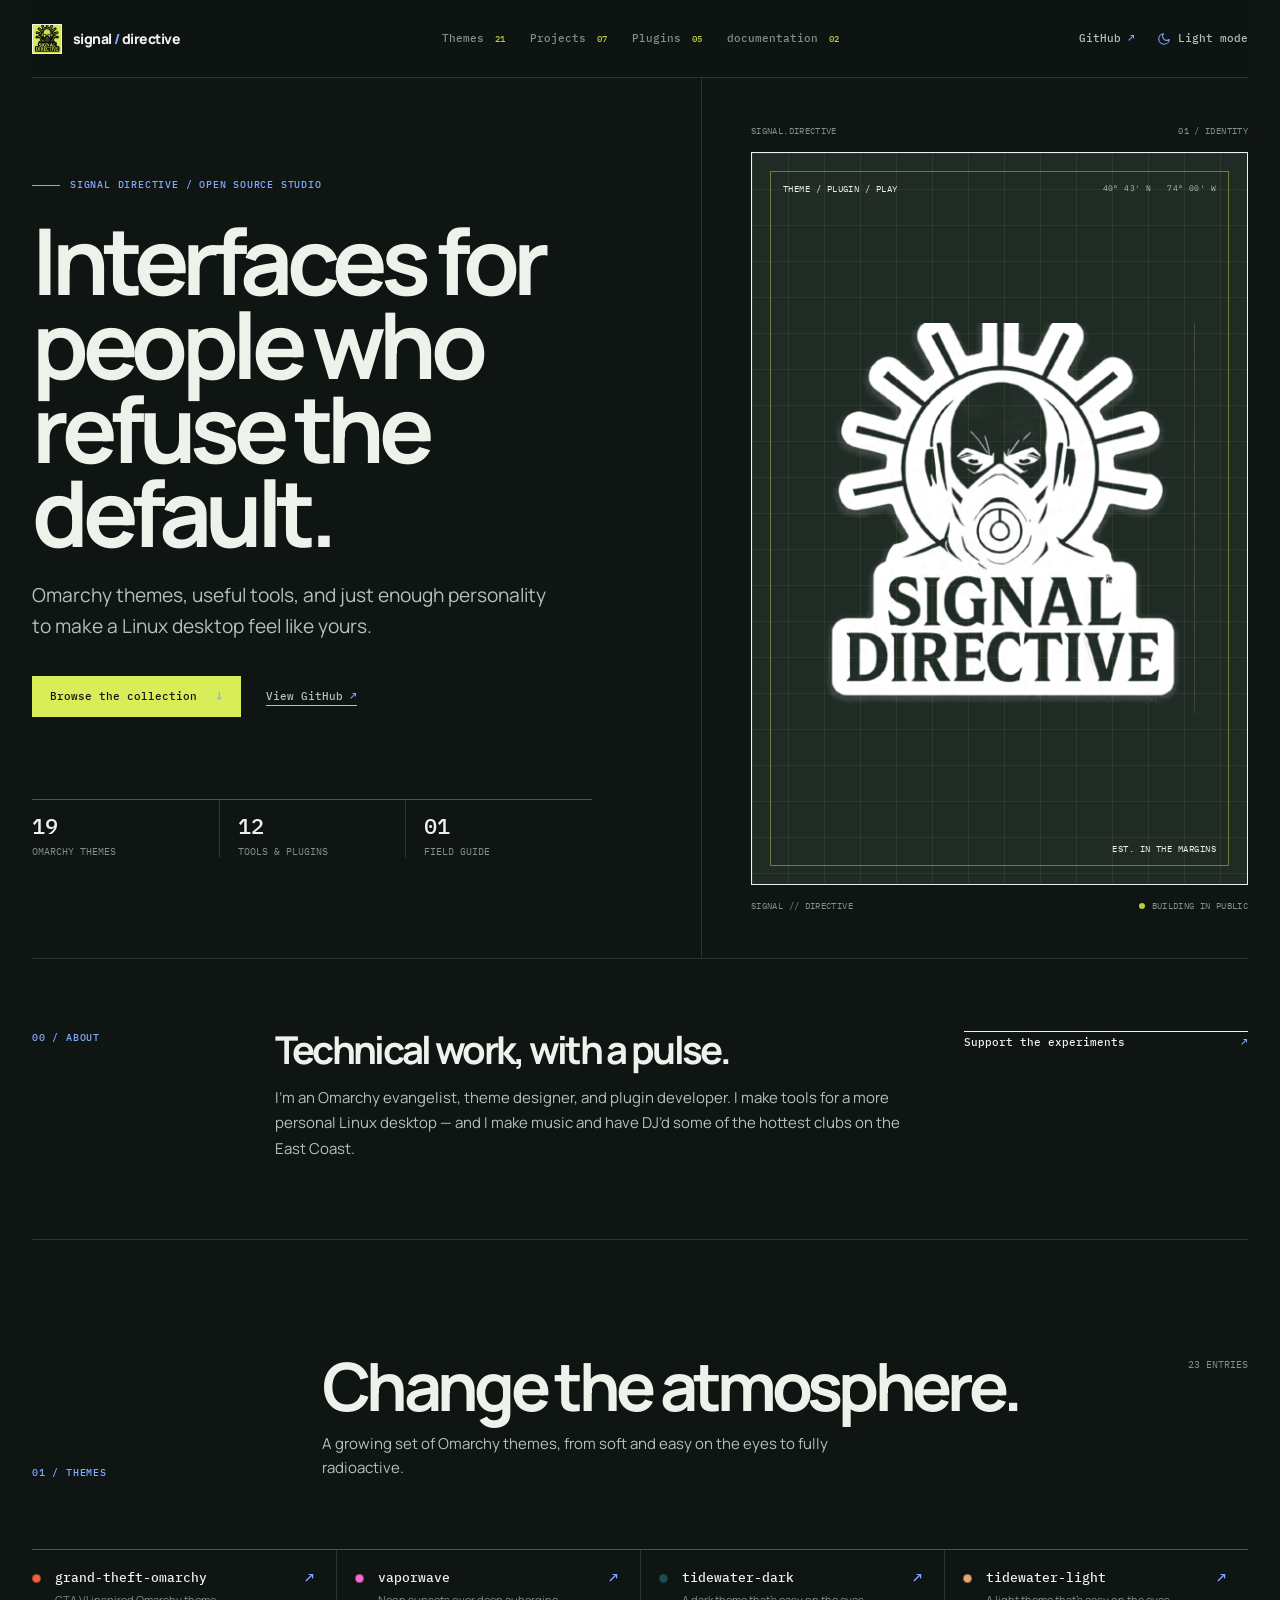
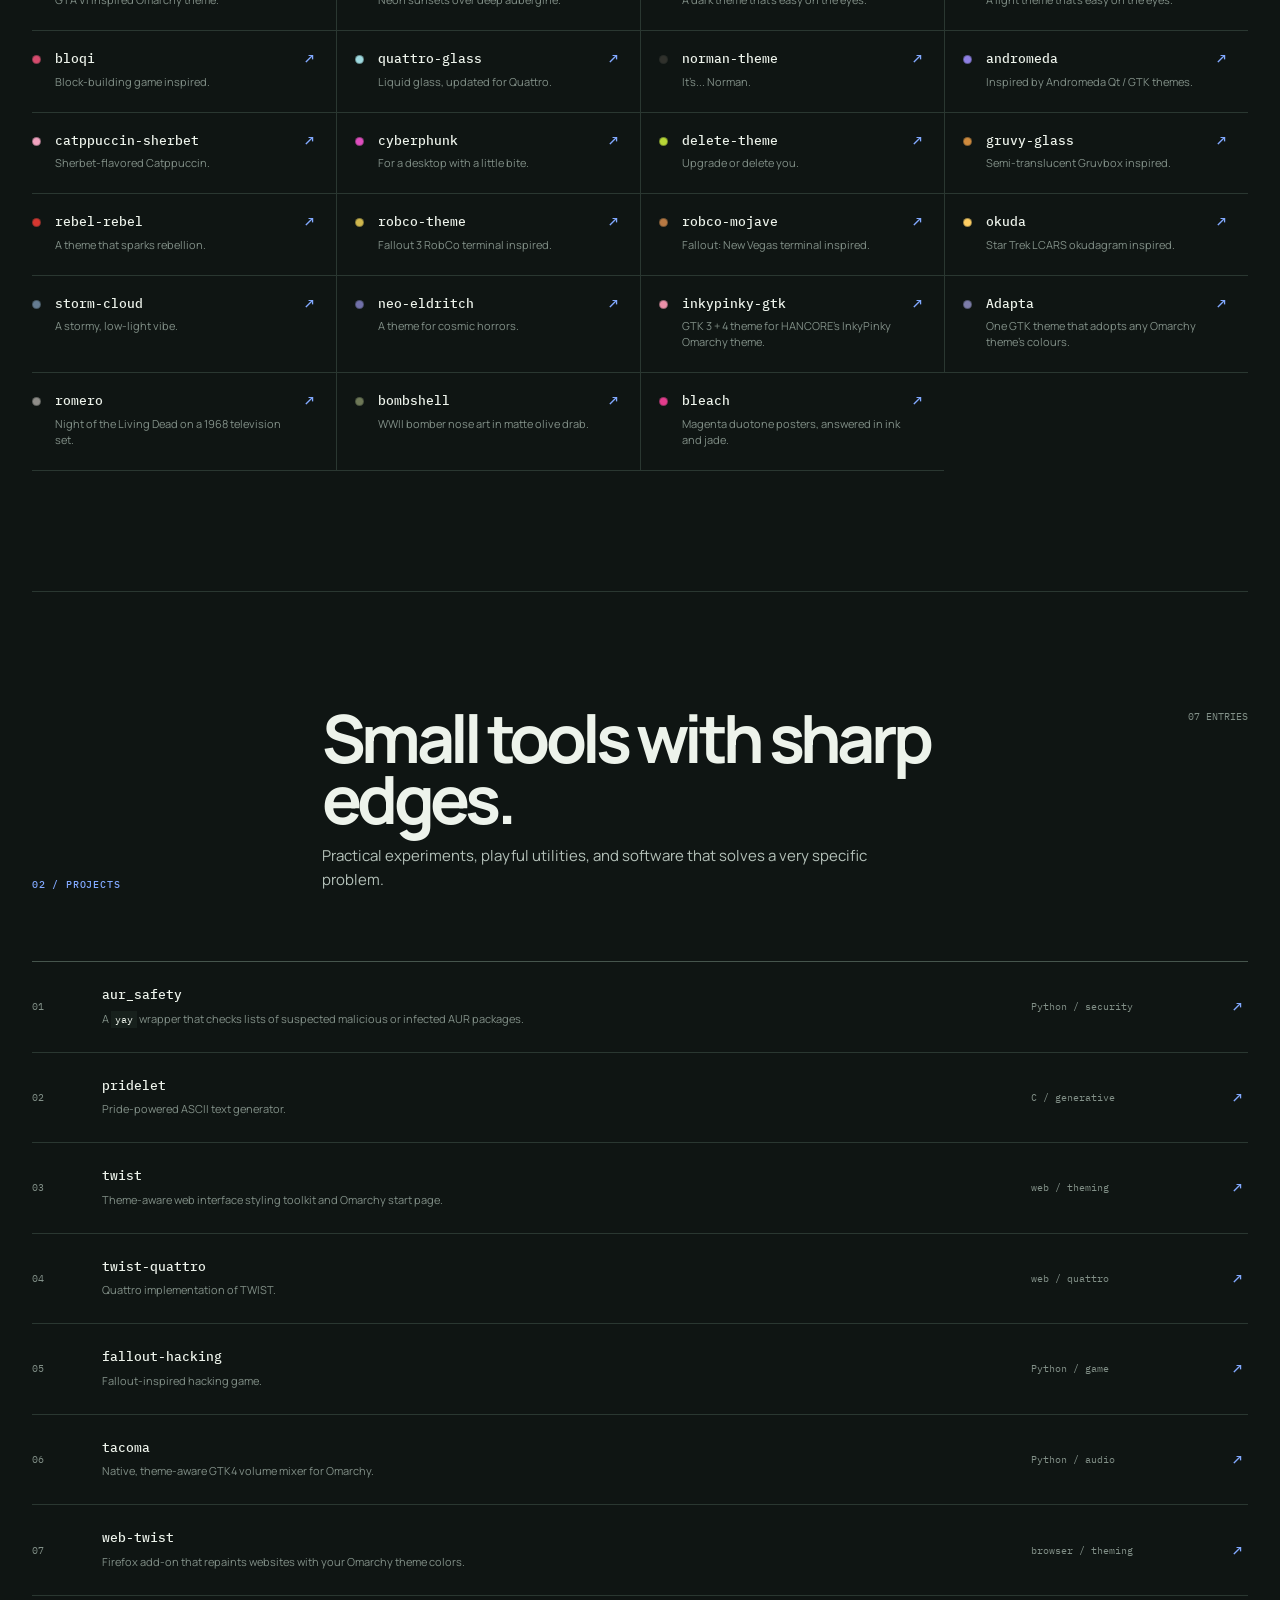
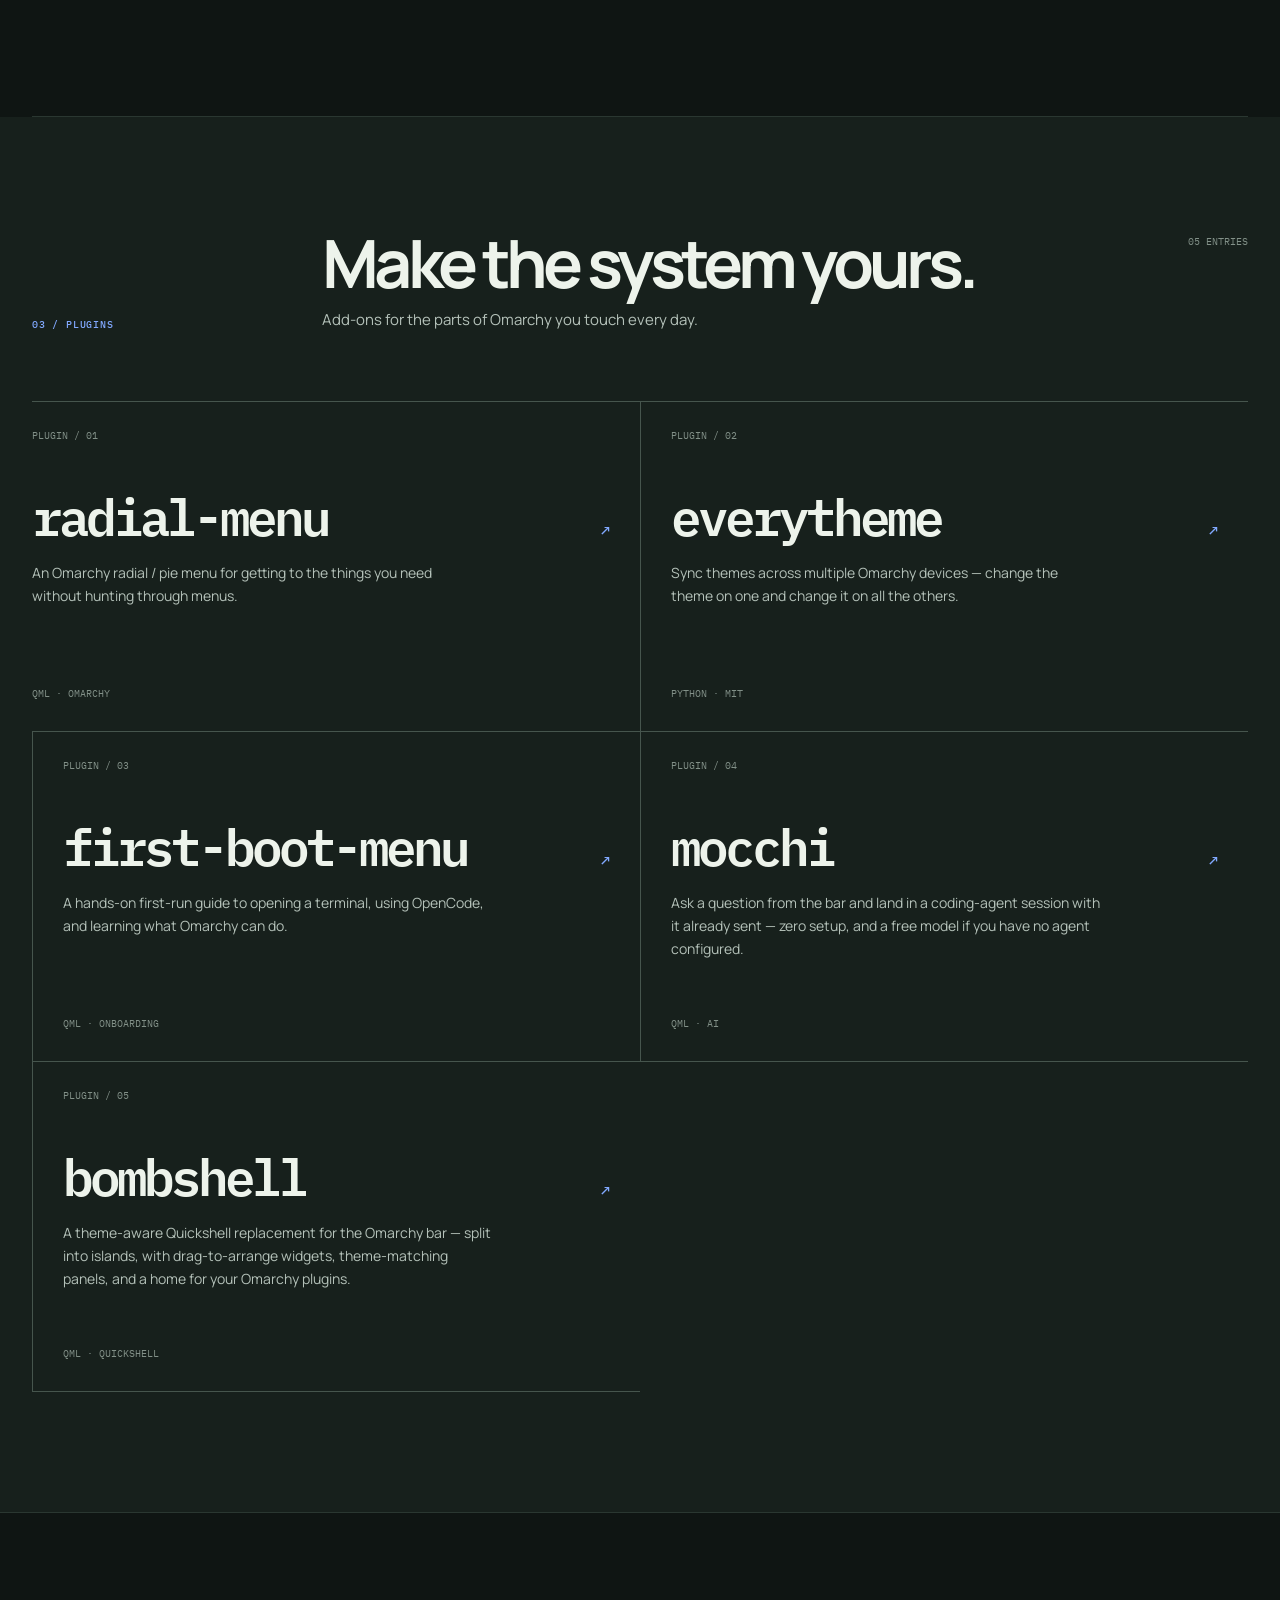
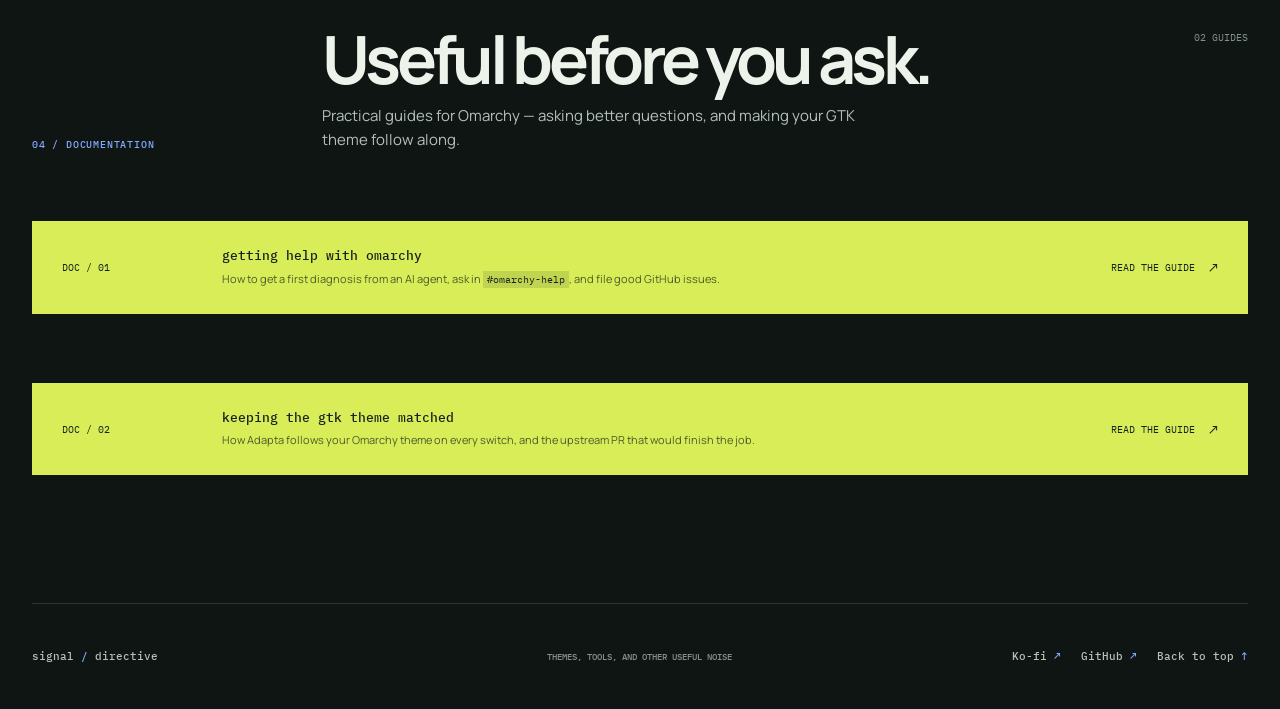
==== commit a288ab20: "Mention plugin widgets on the bombshell entry bombshell now hosts Omarchy plugin bar widgets, so say" ====
--- a/index.html
+++ b/index.html
@@ -334,7 +334,7 @@
                     <a class="plugin-card" href="https://github.com/signaldirective/bombshell" target="_blank" rel="noopener">
                         <span class="plugin-number">PLUGIN / 05</span>
                         <span class="plugin-title"><strong>bombshell</strong><span class="item-arrow" aria-hidden="true">↗</span></span>
-                        <span class="plugin-description">A theme-aware Quickshell replacement for the Omarchy bar — split into islands, with drag-to-arrange widgets and theme-matching panels.</span>
+                        <span class="plugin-description">A theme-aware Quickshell replacement for the Omarchy bar — split into islands, with drag-to-arrange widgets, theme-matching panels, and a home for your Omarchy plugins.</span>
                         <span class="plugin-meta">QML · Quickshell</span>
                     </a>
                 </div>
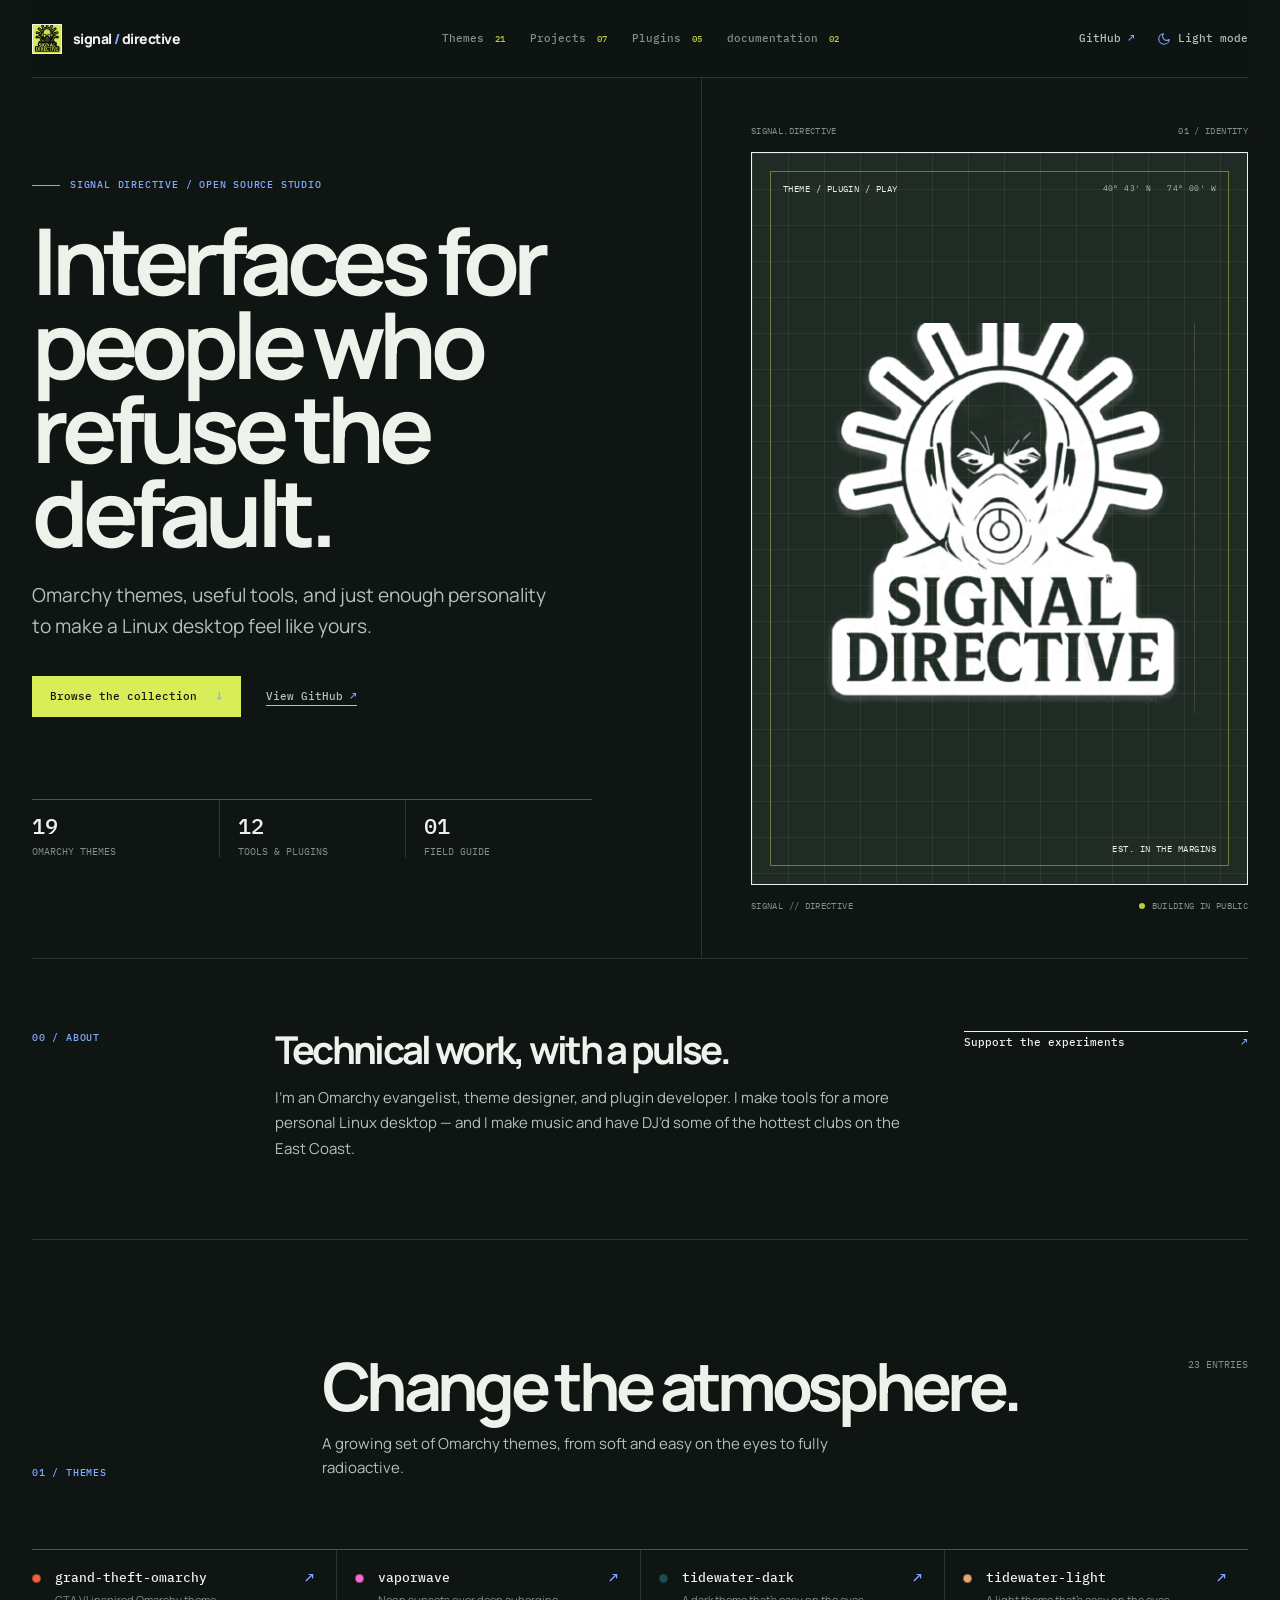
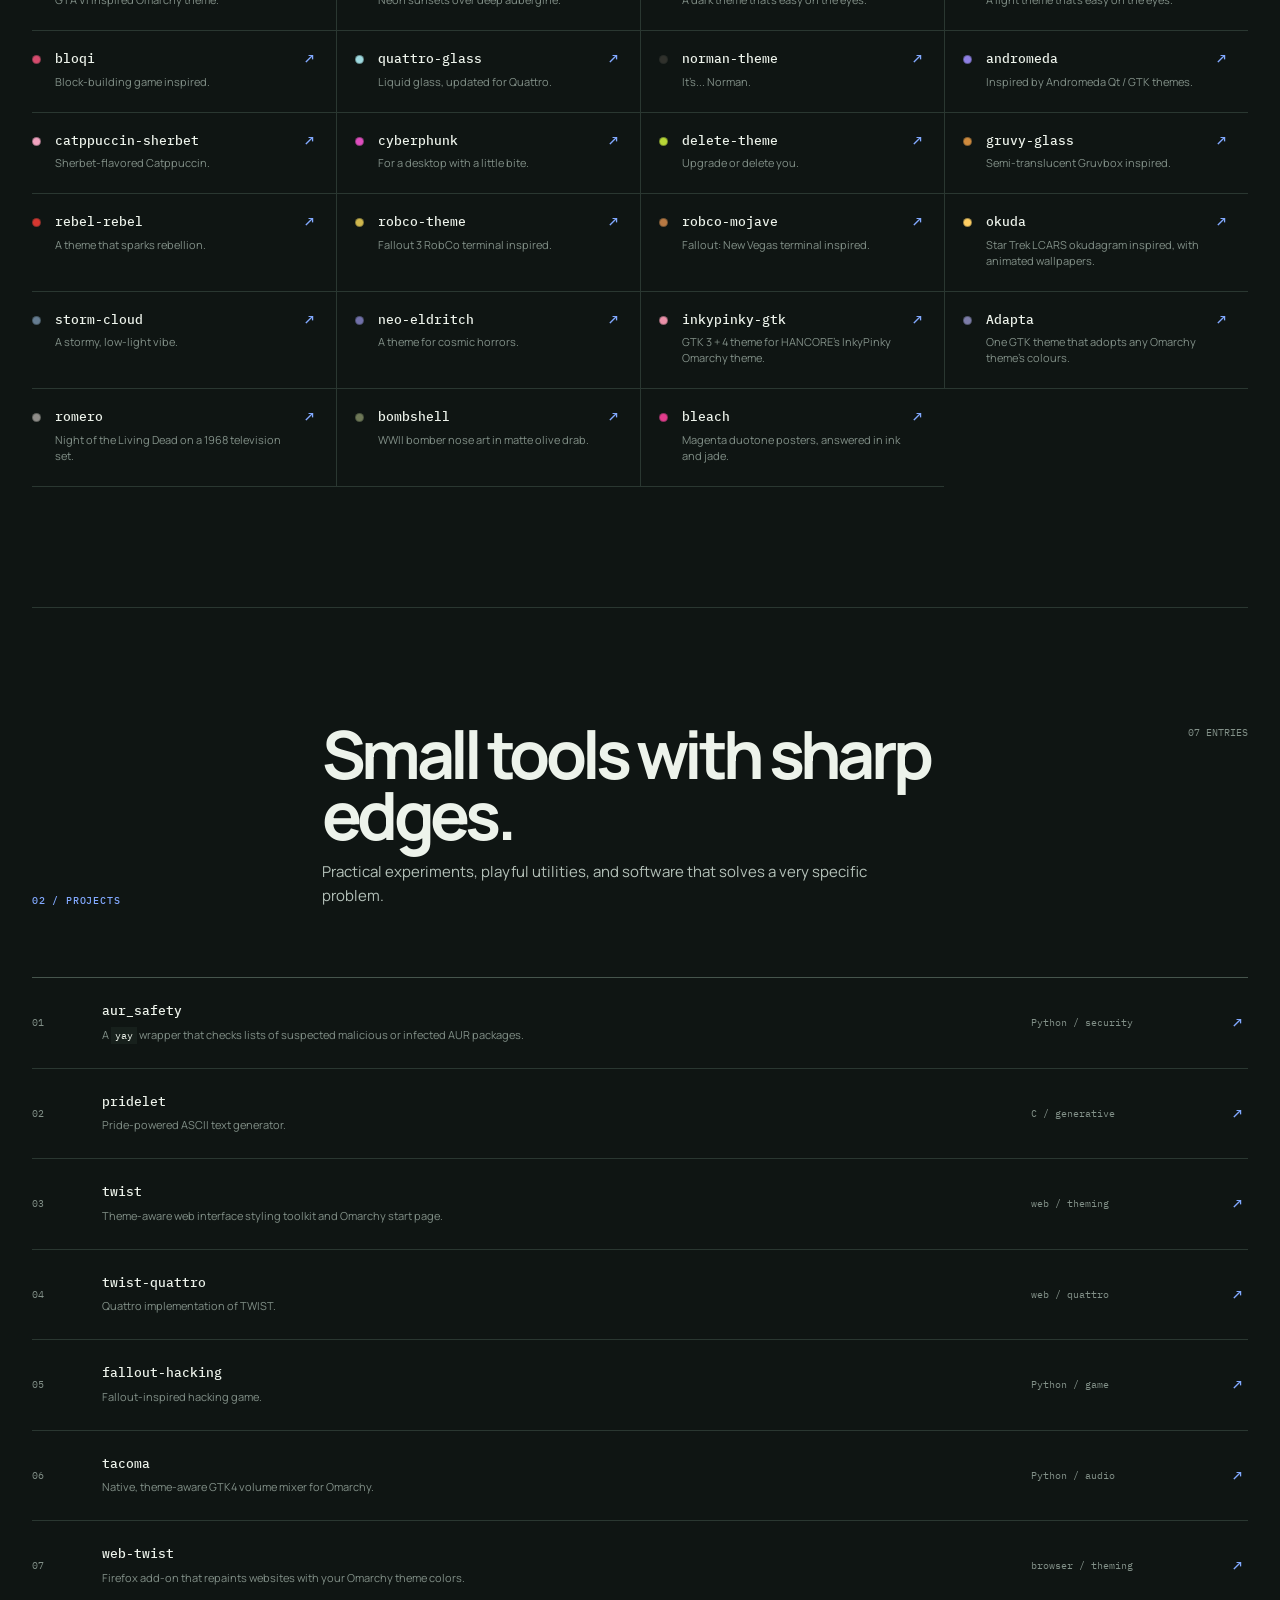
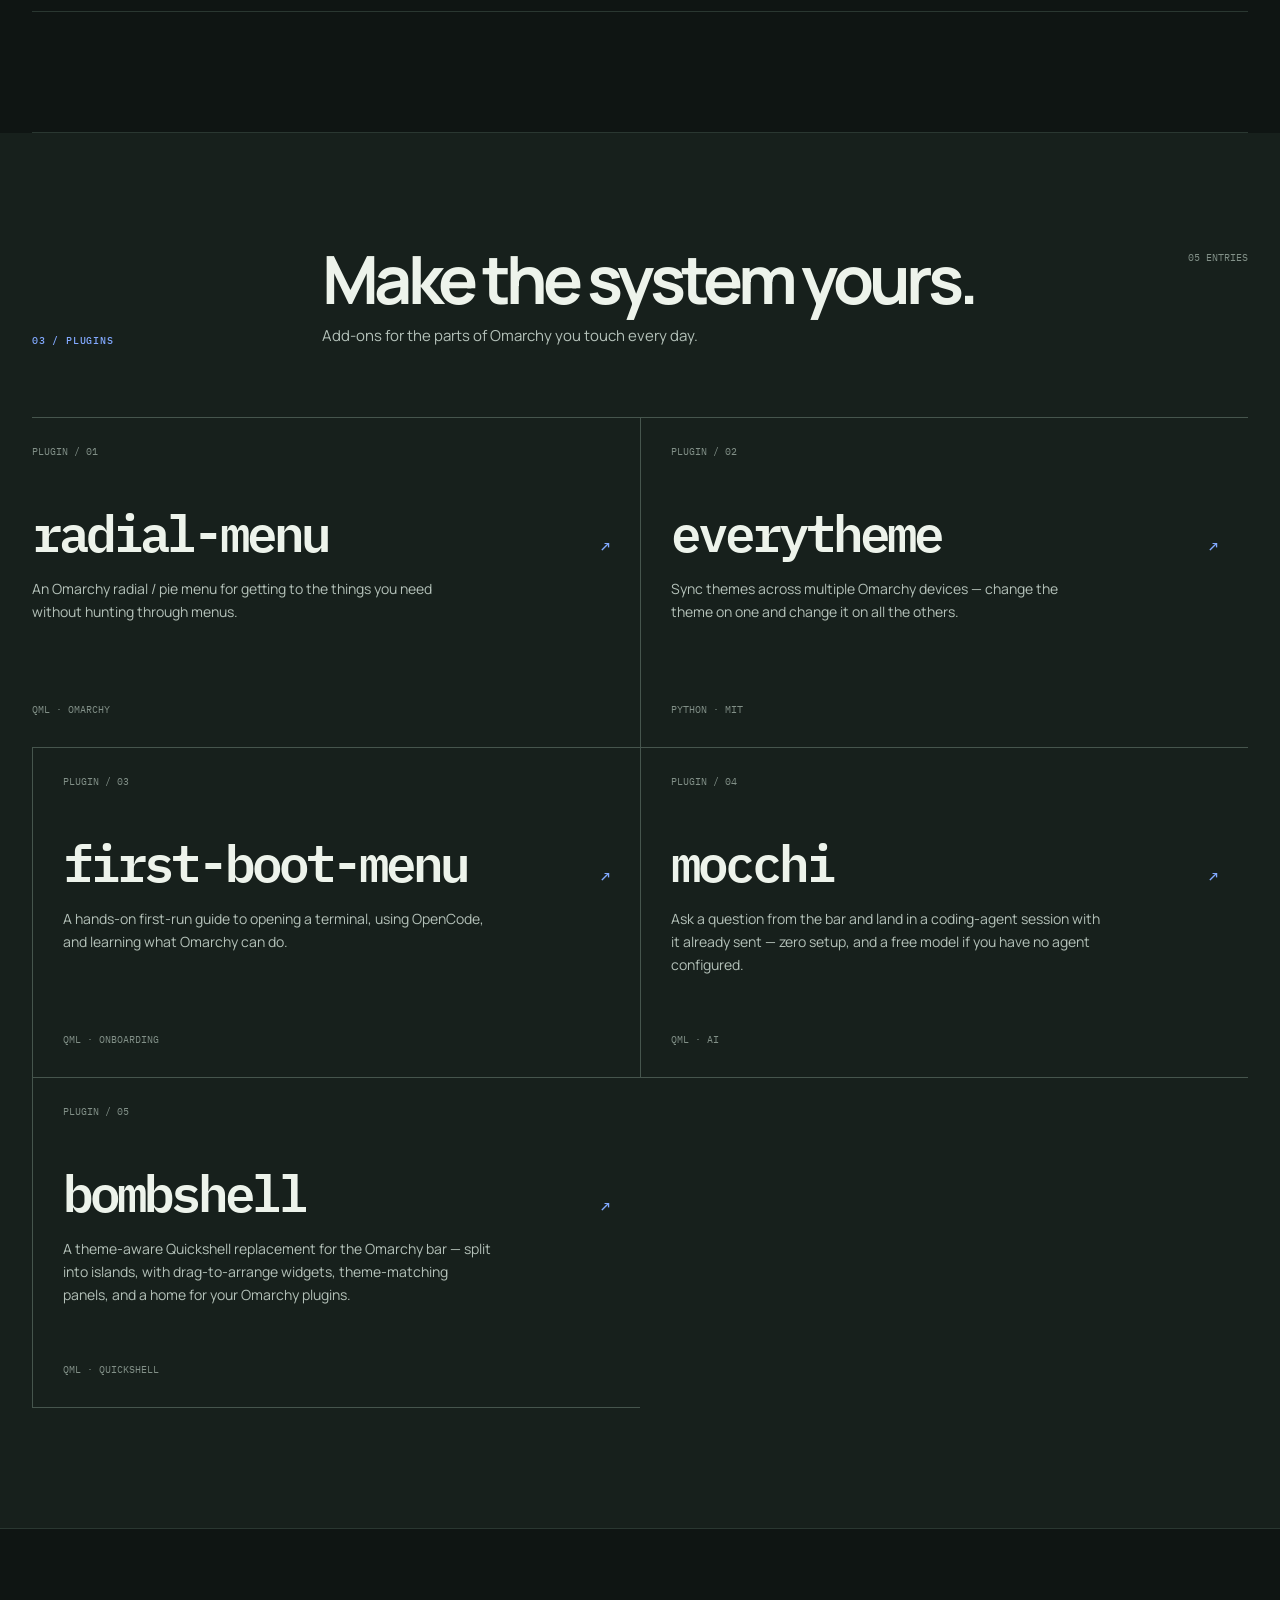
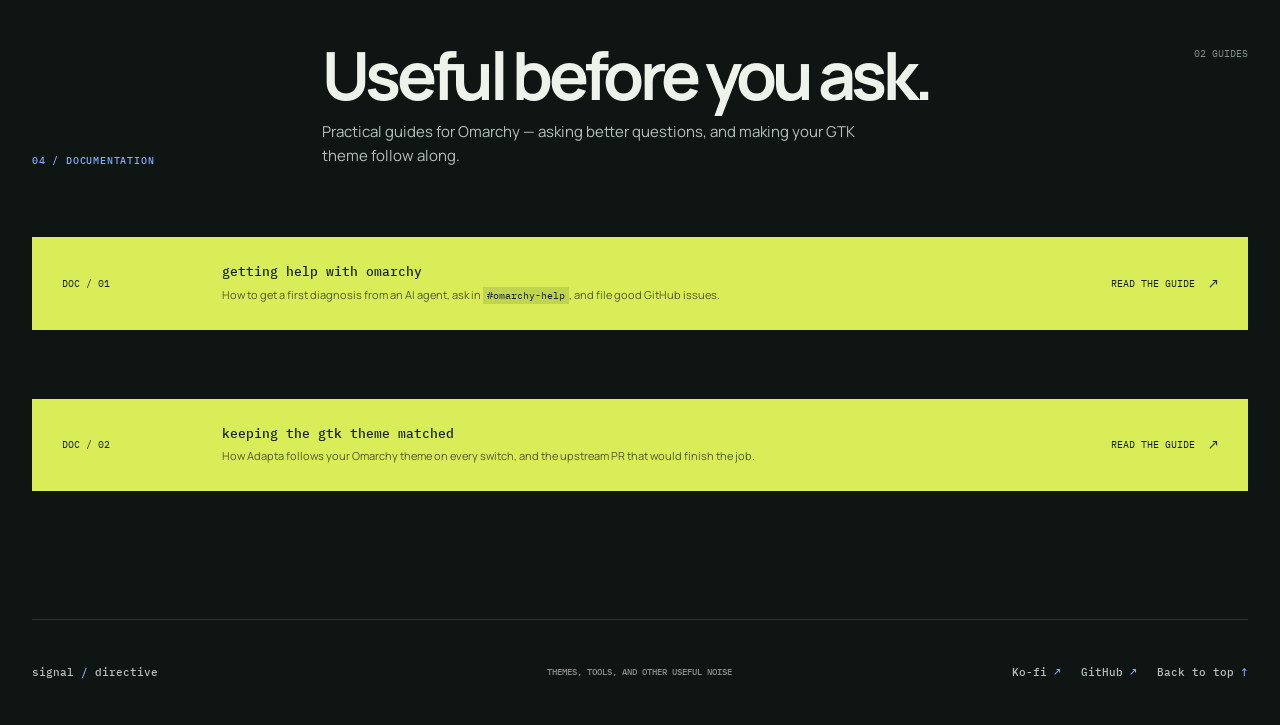
==== commit c2b89d02: "Note the animated wallpapers on the okuda entry" ====
--- a/index.html
+++ b/index.html
@@ -199,7 +199,7 @@
                     </a>
                     <a class="theme-item" href="https://github.com/signaldirective/okuda" target="_blank" rel="noopener">
                         <span class="theme-swatch swatch-okuda" aria-hidden="true"></span>
-                        <span class="theme-copy"><strong>okuda</strong><small>Star Trek LCARS okudagram inspired.</small></span>
+                        <span class="theme-copy"><strong>okuda</strong><small>Star Trek LCARS okudagram inspired, with animated wallpapers.</small></span>
                         <span class="item-arrow" aria-hidden="true">↗</span>
                     </a>
                     <a class="theme-item" href="https://github.com/signaldirective/storm-cloud" target="_blank" rel="noopener">
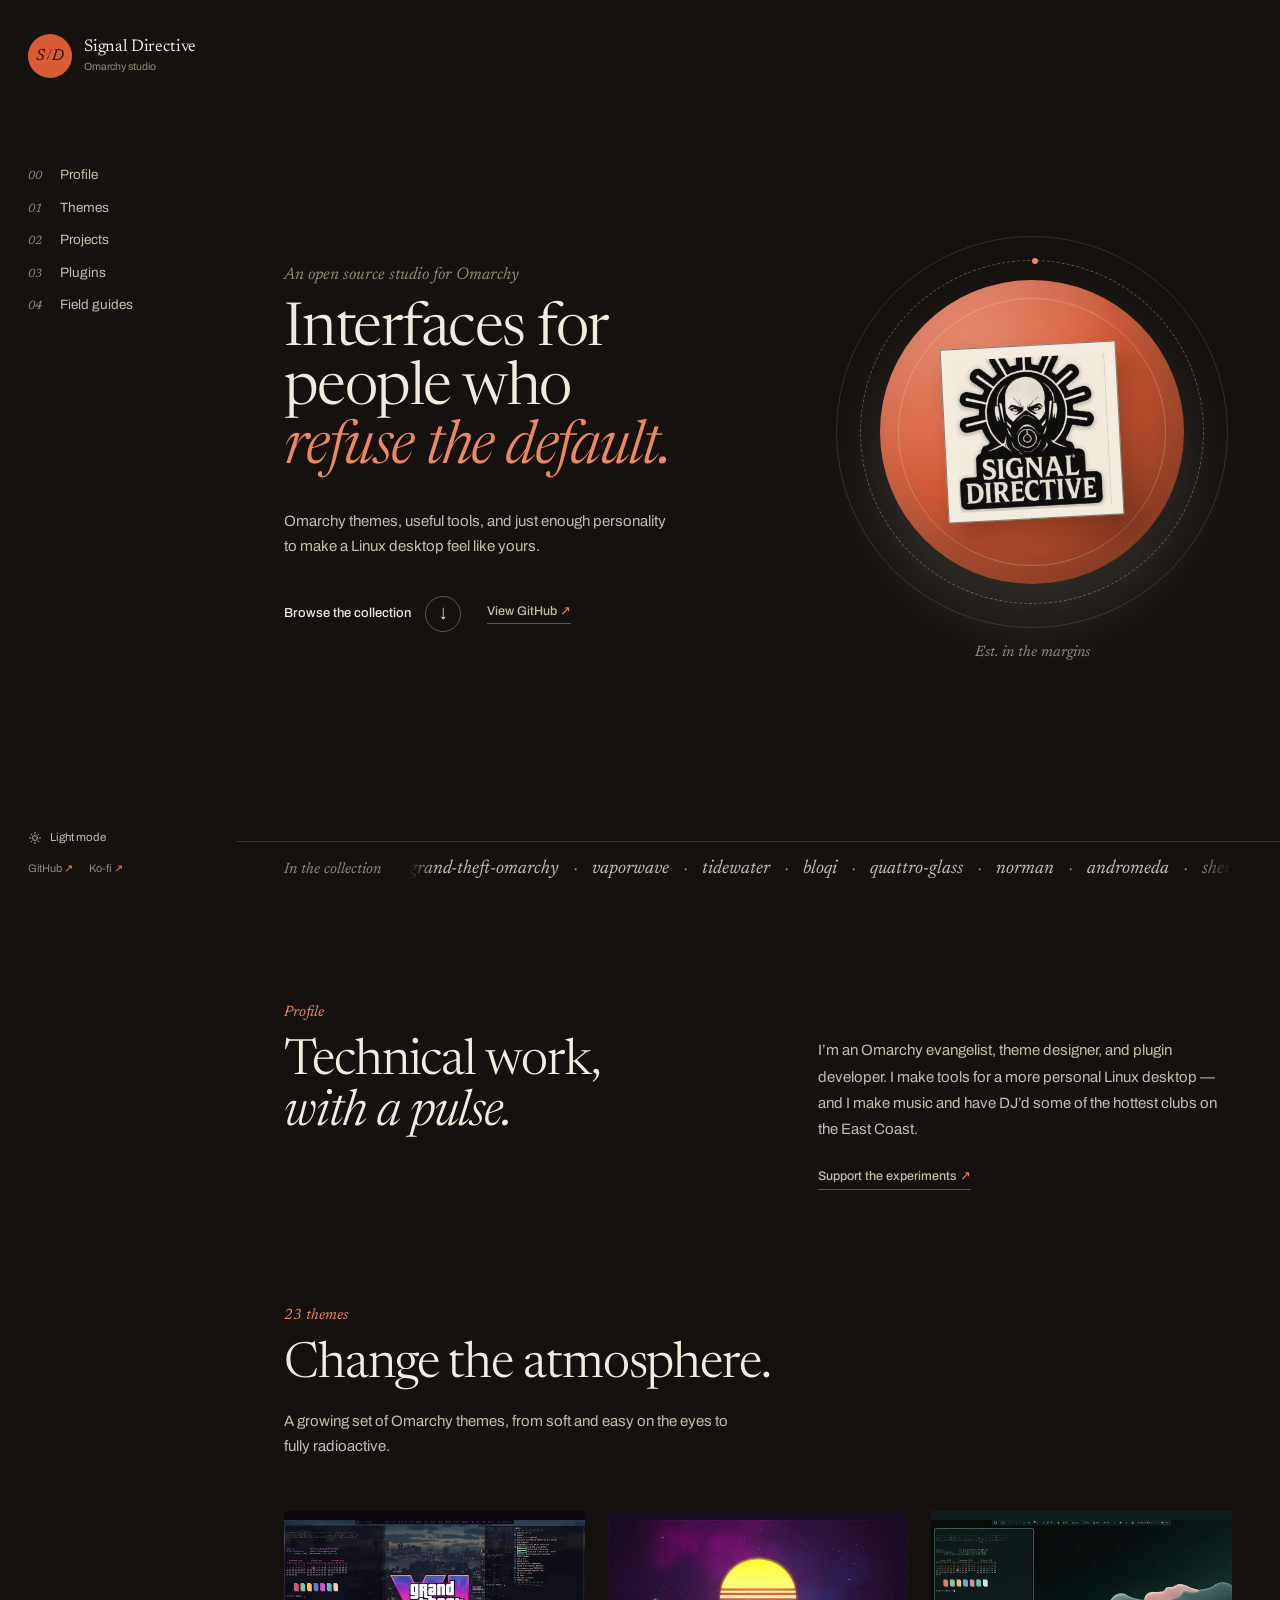
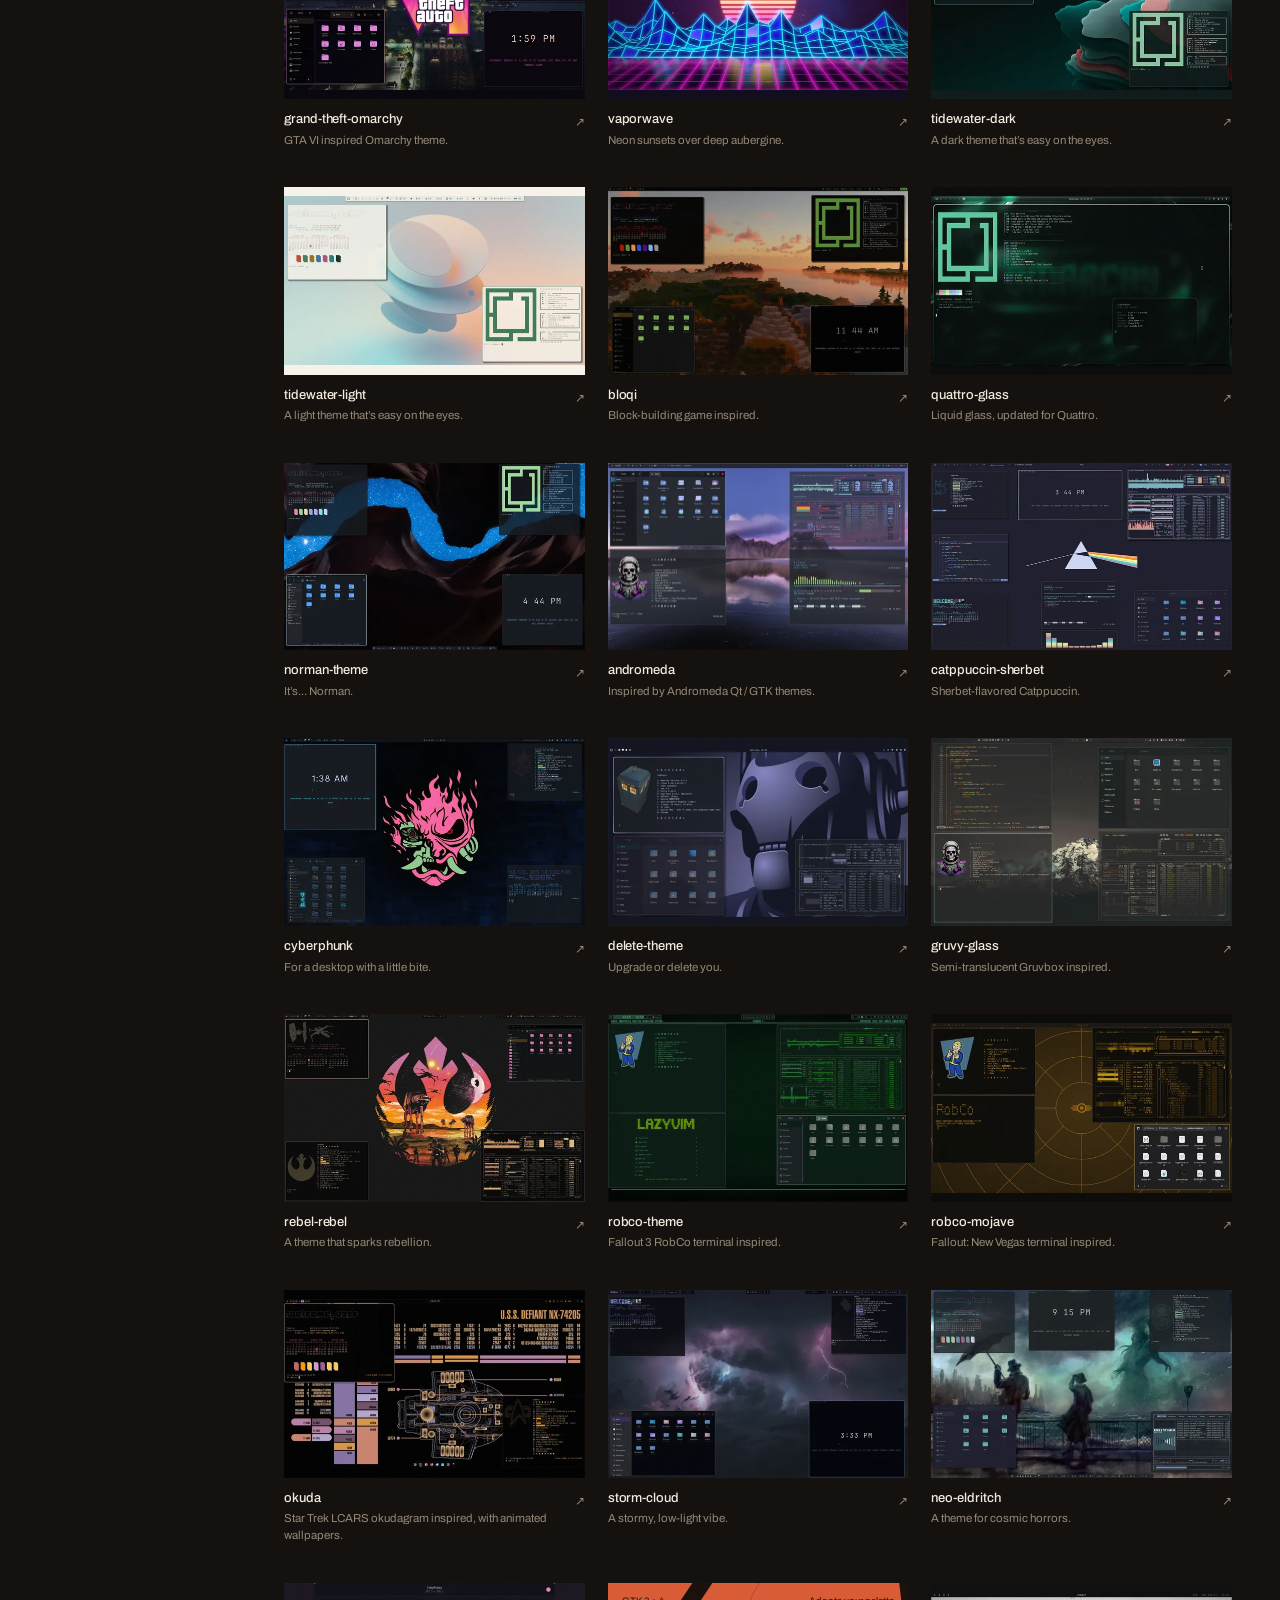
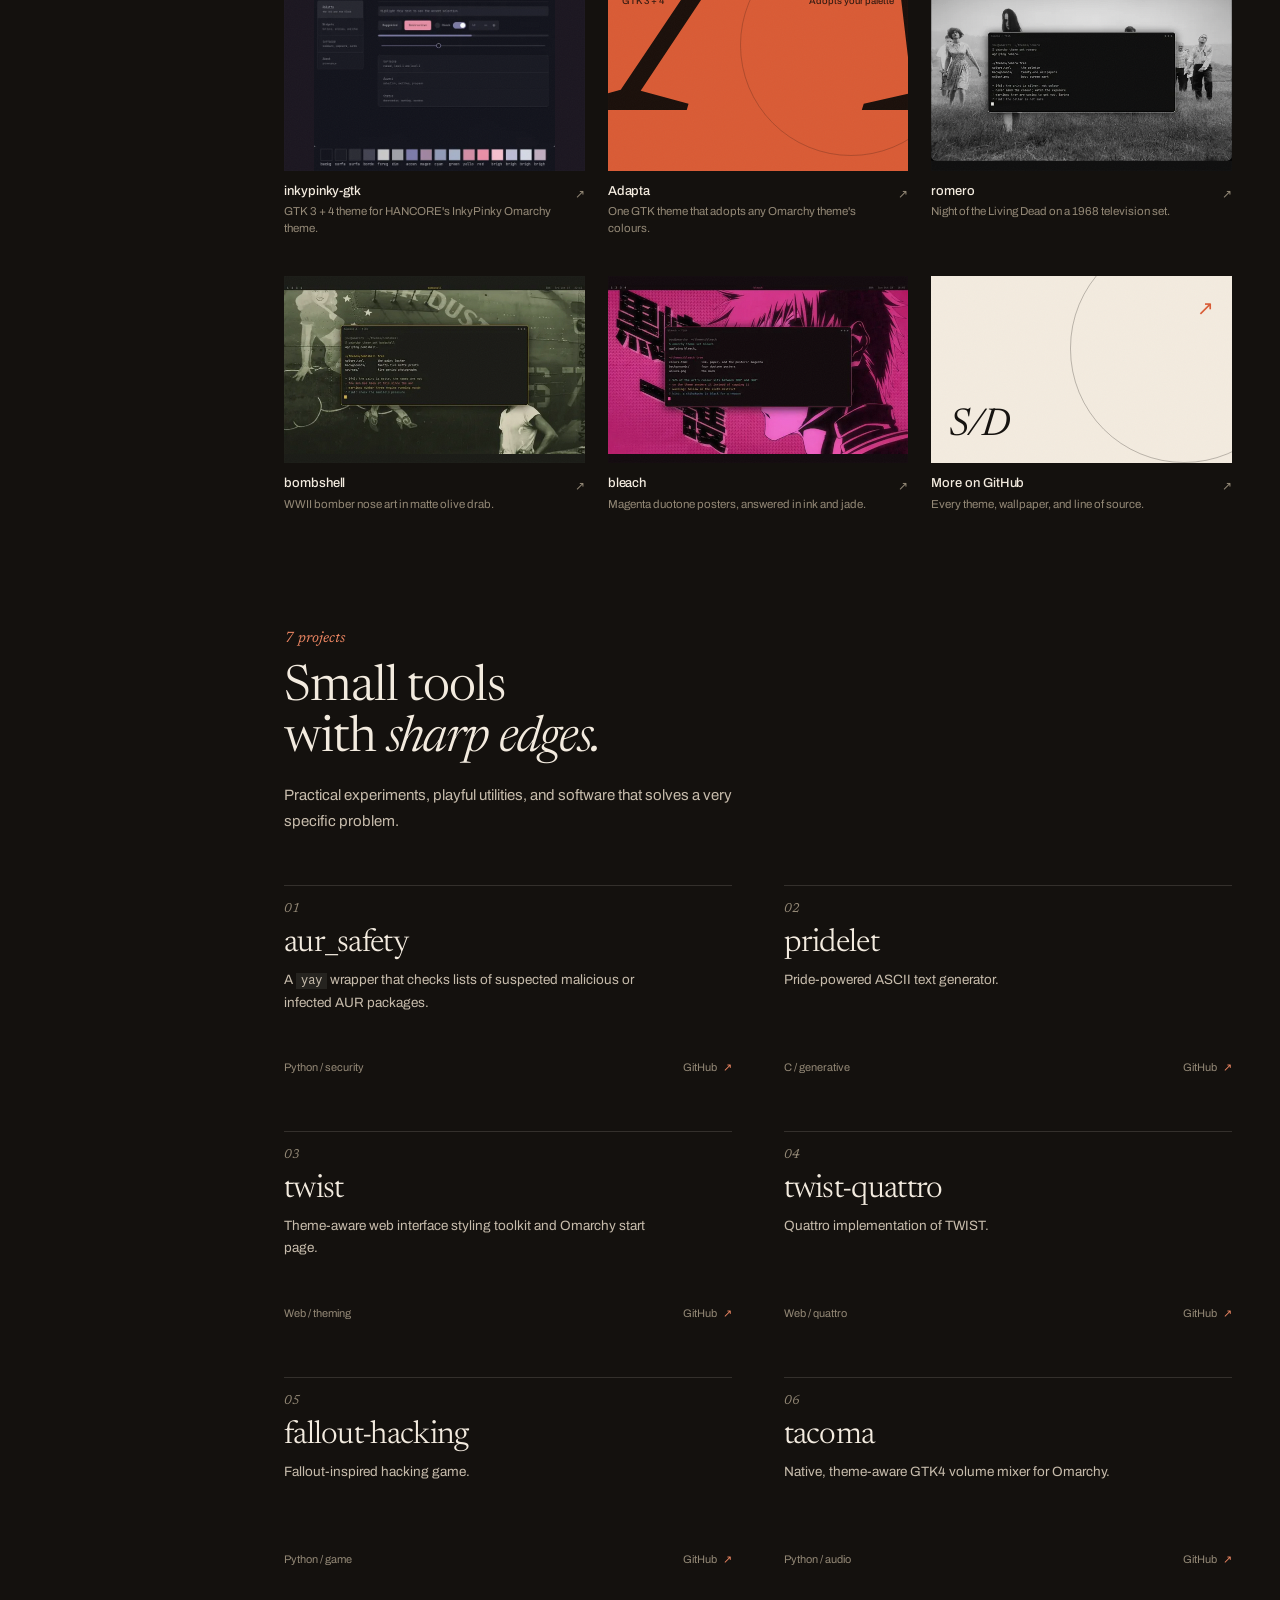
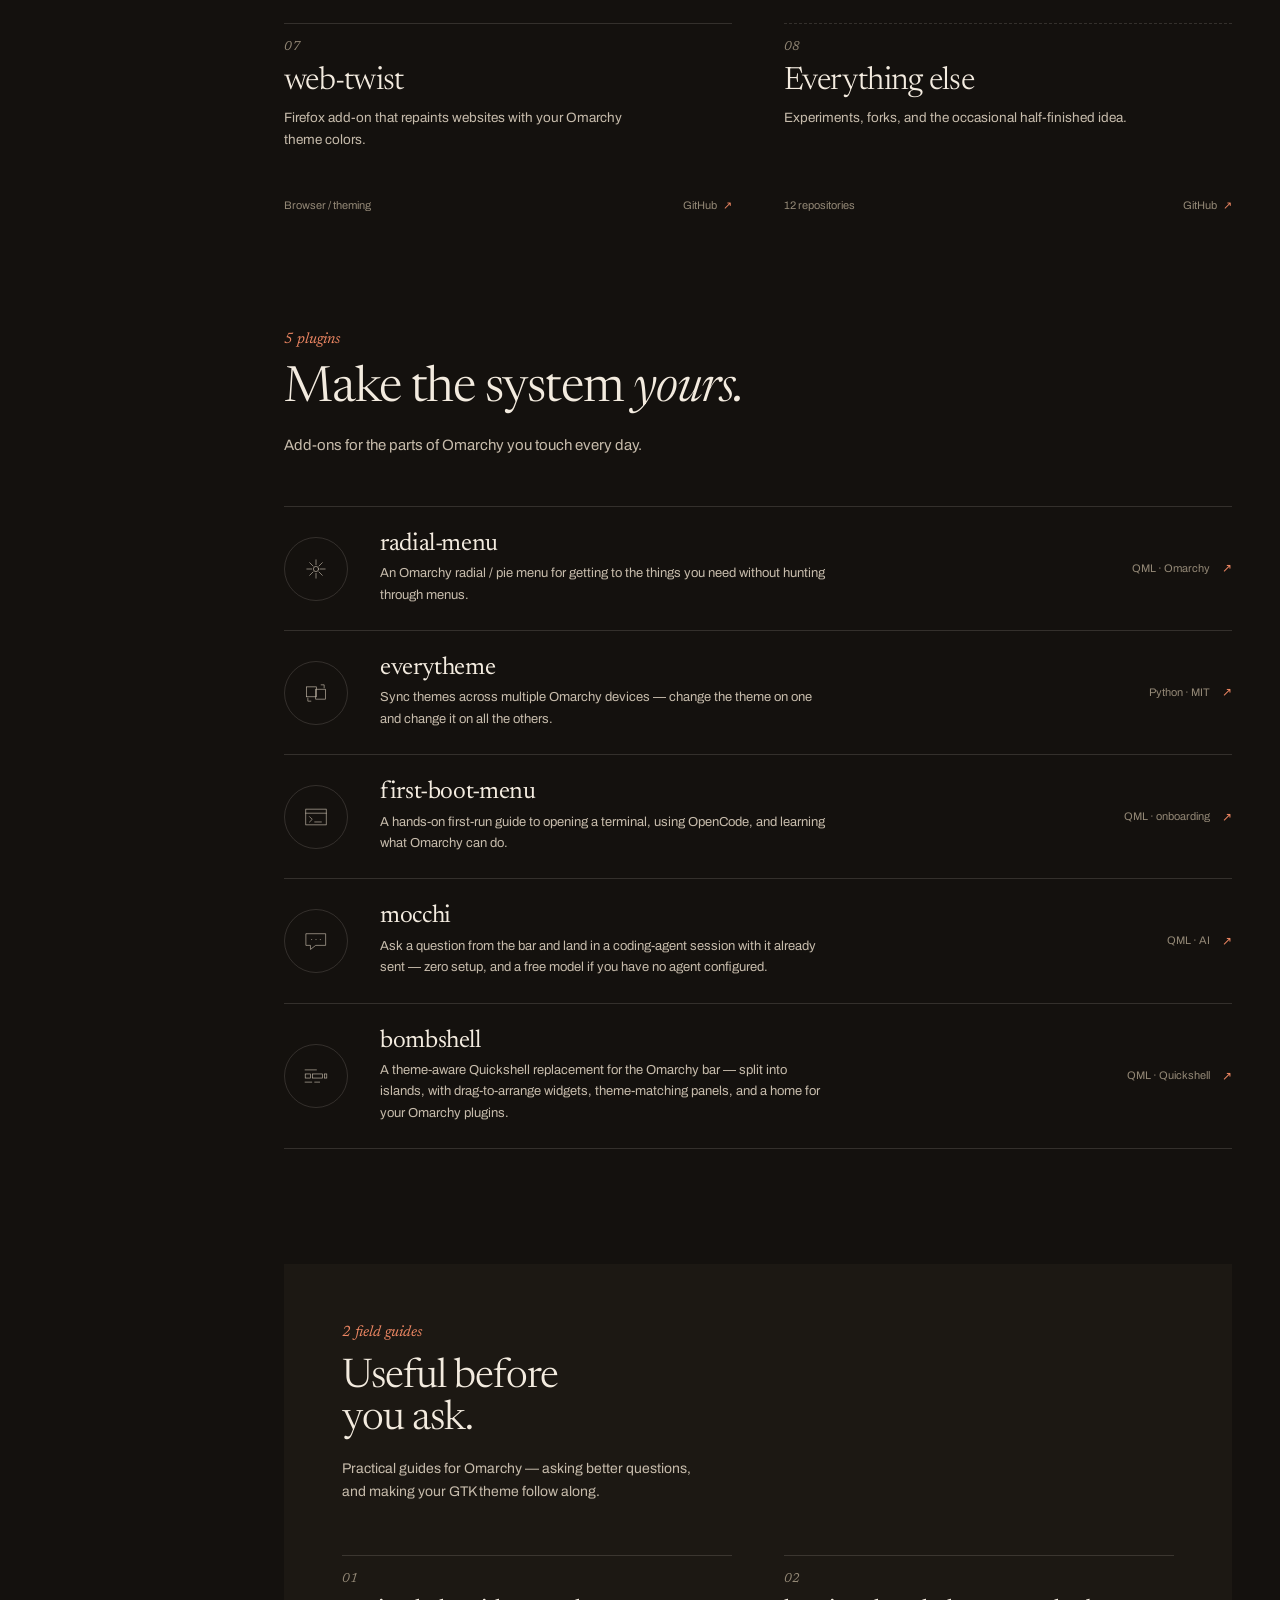
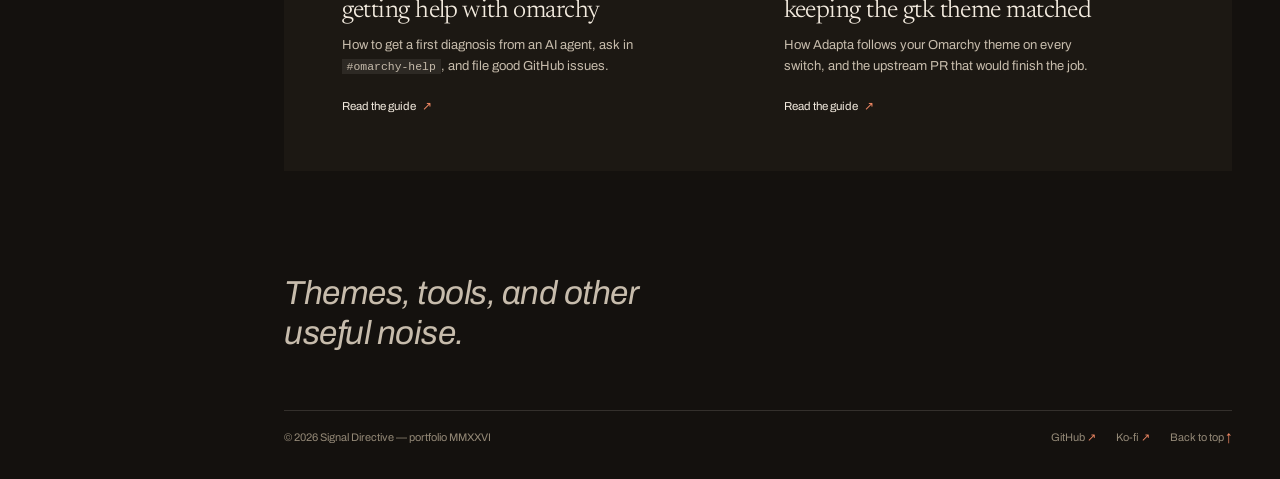
==== commit 4a2512f3: "Rebuild the portfolio around real theme previews Replace the spec-sheet layout with a fixed studio r" ====
--- a/index.html
+++ b/index.html
@@ -1,404 +1,712 @@
 <!doctype html>
-<html lang="en">
+<html lang="en" data-theme="dark">
 <head>
     <meta charset="UTF-8">
     <meta name="viewport" content="width=device-width, initial-scale=1">
     <meta name="description" content="Signal Directive — Omarchy themes, plugins, tools, and documentation by a theme designer and plugin developer.">
+    <meta name="theme-color" content="#14110e">
+    <meta property="og:type" content="website">
+    <meta property="og:title" content="signal / directive — themes, tools & plugins">
+    <meta property="og:description" content="Omarchy themes, plugins, and tools by a theme designer and plugin developer. A portfolio of desktop atmospheres.">
+    <meta property="og:url" content="https://signaldirective.github.io/">
+    <meta property="og:image" content="https://signaldirective.github.io/assets/badge.webp">
+    <meta property="og:image:alt" content="Signal Directive badge">
+    <meta name="twitter:card" content="summary">
     <title>signal / directive — themes, tools &amp; plugins</title>
     <script>
-        try {
-            if (localStorage.getItem("signal-directive-theme") === "light") {
-                document.documentElement.classList.add("light-mode");
+        (function () {
+            var root = document.documentElement;
+            root.classList.add("js");
+            try {
+                var saved = localStorage.getItem("signal-directive-theme");
+                root.setAttribute("data-theme", saved === "light" ? "light" : "dark");
+            } catch (error) {
+                root.setAttribute("data-theme", "dark");
             }
-        } catch (error) {
-            // Private browsing or blocked storage: stay with the dark default.
-        }
+        }());
     </script>
+    <link rel="icon" href="assets/favicon.png" type="image/png">
     <link rel="preconnect" href="https://fonts.googleapis.com">
     <link rel="preconnect" href="https://fonts.gstatic.com" crossorigin>
-    <link href="https://fonts.googleapis.com/css2?family=IBM+Plex+Mono:wght@400;500;600&family=Manrope:wght@400;500;600;700;800&display=swap" rel="stylesheet">
+    <link href="https://fonts.googleapis.com/css2?family=Archivo:ital,wdth,wght@0,75..125,300..700;1,75..125,300..700&family=Newsreader:ital,opsz,wght@0,6..72,200..700;1,6..72,200..700&display=swap" rel="stylesheet">
     <link rel="stylesheet" href="styles.css">
 </head>
 <body>
     <a class="skip-link" href="#main-content">Skip to content</a>
 
-    <div class="site-shell">
-        <header class="site-header" id="top">
-            <a class="brand" href="#top" aria-label="Signal Directive home">
-                <span class="brand-mark"><img src="assets/signaldirective-logo.png" alt=""></span>
-                <span class="brand-name">signal <i>/</i> directive</span>
-            </a>
-
-            <nav class="site-nav" aria-label="Primary navigation">
-                <a href="#themes">Themes <span>21</span></a>
-                <a href="#projects">Projects <span>07</span></a>
-                <a href="#plugins">Plugins <span>05</span></a>
-                <a href="#documentation">documentation <span>02</span></a>
+    <aside class="rail" aria-label="Studio index">
+        <a class="rail-brand" href="#top">
+            <span class="rail-mark" aria-hidden="true">S<i>/</i>D</span>
+            <span class="rail-title">
+                <strong>Signal Directive</strong>
+                <small>Omarchy studio</small>
+            </span>
+        </a>
+
+        <nav class="rail-nav" aria-label="Sections">
+            <a href="#about"><span>00</span>Profile</a>
+            <a href="#themes"><span>01</span>Themes</a>
+            <a href="#projects"><span>02</span>Projects</a>
+            <a href="#plugins"><span>03</span>Plugins</a>
+            <a href="#documentation"><span>04</span>Field guides</a>
+        </nav>
+
+        <div class="rail-foot">
+            <button class="theme-toggle" type="button" data-mode-toggle aria-pressed="false" aria-label="Switch to light mode">
+                <svg viewBox="0 0 24 24" aria-hidden="true">
+                    <g class="icon-moon"><path d="M20.5 15.2A8.5 8.5 0 0 1 8.8 3.5 8.5 8.5 0 1 0 20.5 15.2Z"></path></g>
+                    <g class="icon-sun"><circle cx="12" cy="12" r="4.2"></circle><path d="M12 2.5v2.2M12 19.3v2.2M2.5 12h2.2M19.3 12h2.2M5.3 5.3l1.6 1.6M17.1 17.1l1.6 1.6M18.7 5.3l-1.6 1.6M6.9 17.1l-1.6 1.6"></path></g>
+                </svg>
+                <span data-mode-label>Light mode</span>
+            </button>
+            <div class="rail-links">
+                <a href="https://github.com/signaldirective" target="_blank" rel="noopener">GitHub <span aria-hidden="true">↗</span></a>
+                <a href="https://ko-fi.com/signaldirective" target="_blank" rel="noopener">Ko-fi <span aria-hidden="true">↗</span></a>
+            </div>
+        </div>
+    </aside>
+
+    <header class="mobile-bar">
+        <a class="mobile-brand" href="#top">
+            <span class="rail-mark rail-mark-small" aria-hidden="true">S<i>/</i>D</span>
+            <span>Signal Directive</span>
+        </a>
+        <button class="icon-button" type="button" data-mode-toggle aria-pressed="false" aria-label="Switch to light mode">
+            <svg viewBox="0 0 24 24" aria-hidden="true">
+                <g class="icon-moon"><path d="M20.5 15.2A8.5 8.5 0 0 1 8.8 3.5 8.5 8.5 0 1 0 20.5 15.2Z"></path></g>
+                <g class="icon-sun"><circle cx="12" cy="12" r="4.2"></circle><path d="M12 2.5v2.2M12 19.3v2.2M2.5 12h2.2M19.3 12h2.2M5.3 5.3l1.6 1.6M17.1 17.1l1.6 1.6M18.7 5.3l-1.6 1.6M6.9 17.1l-1.6 1.6"></path></g>
+            </svg>
+        </button>
+    </header>
+
+    <main id="main-content" class="page" tabindex="-1">
+        <section class="hero" id="top" aria-labelledby="hero-title">
+            <div class="container hero-grid">
+                <div class="hero-copy">
+                    <p class="hero-kicker">An open source studio for Omarchy</p>
+                    <h1 id="hero-title">Interfaces for people who <em>refuse the default.</em></h1>
+                    <p class="hero-lede">Omarchy themes, useful tools, and just enough personality to make a Linux desktop feel like yours.</p>
+                    <div class="hero-links">
+                        <a class="round-link" href="#themes">
+                            <span>Browse the collection</span>
+                            <i aria-hidden="true">↓</i>
+                        </a>
+                        <a class="quiet-link" href="https://github.com/signaldirective" target="_blank" rel="noopener">View GitHub <span aria-hidden="true">↗</span></a>
+                    </div>
+                </div>
+
+                <div class="hero-disc">
+                    <div class="disc-stage" aria-hidden="true">
+                        <span class="orbit orbit-one"></span>
+                        <span class="orbit orbit-two"></span>
+                        <div class="disc">
+                            <div class="badge">
+                                <img src="assets/badge.webp" alt="" width="480" height="480">
+                            </div>
+                        </div>
+                    </div>
+                    <p class="disc-caption"><em>Est. in the margins</em></p>
+                </div>
+            </div>
+
+            <div class="collection">
+                <div class="container collection-inner">
+                    <span class="collection-label">In the collection</span>
+                    <div class="marquee" aria-hidden="true">
+                        <div class="marquee-track">
+                            <span>grand-theft-omarchy</span><i>·</i><span>vaporwave</span><i>·</i><span>tidewater</span><i>·</i><span>bloqi</span><i>·</i><span>quattro-glass</span><i>·</i><span>norman</span><i>·</i><span>andromeda</span><i>·</i><span>sherbet</span><i>·</i><span>cyberphunk</span><i>·</i><span>delete</span><i>·</i><span>gruvy-glass</span><i>·</i><span>rebel-rebel</span><i>·</i><span>robco</span><i>·</i><span>mojave</span><i>·</i><span>okuda</span><i>·</i><span>storm-cloud</span><i>·</i><span>eldritch</span><i>·</i><span>inky-pinky</span><i>·</i><span>adapta</span><i>·</i><span>romero</span><i>·</i><span>bombshell</span><i>·</i><span>bleach</span><i>·</i>
+                            <span>grand-theft-omarchy</span><i>·</i><span>vaporwave</span><i>·</i><span>tidewater</span><i>·</i><span>bloqi</span><i>·</i><span>quattro-glass</span><i>·</i><span>norman</span><i>·</i><span>andromeda</span><i>·</i><span>sherbet</span><i>·</i><span>cyberphunk</span><i>·</i><span>delete</span><i>·</i><span>gruvy-glass</span><i>·</i><span>rebel-rebel</span><i>·</i><span>robco</span><i>·</i><span>mojave</span><i>·</i><span>okuda</span><i>·</i><span>storm-cloud</span><i>·</i><span>eldritch</span><i>·</i><span>inky-pinky</span><i>·</i><span>adapta</span><i>·</i><span>romero</span><i>·</i><span>bombshell</span><i>·</i><span>bleach</span><i>·</i>
+                        </div>
+                    </div>
+                </div>
+            </div>
+        </section>
+
+        <section class="section about" id="about" aria-labelledby="about-title">
+            <div class="container">
+                <p class="section-meta">Profile</p>
+                <div class="about-grid" data-reveal>
+                    <h2 id="about-title">Technical work, <em>with a pulse.</em></h2>
+                    <div class="about-copy">
+                        <p>I’m an Omarchy evangelist, theme designer, and plugin developer. I make tools for a more personal Linux desktop — and I make music and have DJ’d some of the hottest clubs on the East Coast.</p>
+                        <a class="quiet-link" href="https://ko-fi.com/signaldirective" target="_blank" rel="noopener">Support the experiments <span aria-hidden="true">↗</span></a>
+                    </div>
+                </div>
+            </div>
+        </section>
+
+        <section class="section" id="themes" aria-labelledby="themes-title">
+            <div class="container">
+                <header class="section-head" data-reveal>
+                    <p class="section-meta">23 themes</p>
+                    <h2 id="themes-title">Change the atmosphere.</h2>
+                    <p class="section-intro">A growing set of Omarchy themes, from soft and easy on the eyes to fully radioactive.</p>
+                </header>
+
+                <div class="theme-grid" data-reveal>
+                    <a class="theme-card" href="https://github.com/signaldirective/grand-theft-omarchy" target="_blank" rel="noopener">
+                        <div class="poster t-gta"><img class="thumb" src="assets/themes/grand-theft-omarchy.webp" srcset="assets/themes/grand-theft-omarchy-600.webp 600w, assets/themes/grand-theft-omarchy.webp 1100w" sizes="(max-width: 699px) 45vw, (max-width: 899px) 44vw, (max-width: 1279px) 30vw, 360px" alt="" loading="lazy" decoding="async" width="1100" height="688"></div>
+                        <div class="theme-caption">
+                            <div><span class="theme-name">grand-theft-omarchy</span><span class="theme-note">GTA VI inspired Omarchy theme.</span></div>
+                            <span class="caption-arrow" aria-hidden="true">↗</span>
+                        </div>
+                    </a>
+
+                    <a class="theme-card" href="https://github.com/signaldirective/vaporwave" target="_blank" rel="noopener">
+                        <div class="poster t-vaporwave"><img class="thumb" src="assets/themes/vaporwave.webp" srcset="assets/themes/vaporwave-600.webp 600w, assets/themes/vaporwave.webp 1100w" sizes="(max-width: 699px) 45vw, (max-width: 899px) 44vw, (max-width: 1279px) 30vw, 360px" alt="" loading="lazy" decoding="async" width="1100" height="688"></div>
+                        <div class="theme-caption">
+                            <div><span class="theme-name">vaporwave</span><span class="theme-note">Neon sunsets over deep aubergine.</span></div>
+                            <span class="caption-arrow" aria-hidden="true">↗</span>
+                        </div>
+                    </a>
+
+                    <a class="theme-card" href="https://github.com/signaldirective/tidewater-dark" target="_blank" rel="noopener">
+                        <div class="poster t-tide-dark"><img class="thumb" src="assets/themes/tidewater-dark.webp" srcset="assets/themes/tidewater-dark-600.webp 600w, assets/themes/tidewater-dark.webp 1100w" sizes="(max-width: 699px) 45vw, (max-width: 899px) 44vw, (max-width: 1279px) 30vw, 360px" alt="" loading="lazy" decoding="async" width="1100" height="688"></div>
+                        <div class="theme-caption">
+                            <div><span class="theme-name">tidewater-dark</span><span class="theme-note">A dark theme that’s easy on the eyes.</span></div>
+                            <span class="caption-arrow" aria-hidden="true">↗</span>
+                        </div>
+                    </a>
+
+                    <a class="theme-card" href="https://github.com/signaldirective/tidewater-light" target="_blank" rel="noopener">
+                        <div class="poster t-tide-light"><img class="thumb" src="assets/themes/tidewater-light.webp" srcset="assets/themes/tidewater-light-600.webp 600w, assets/themes/tidewater-light.webp 1100w" sizes="(max-width: 699px) 45vw, (max-width: 899px) 44vw, (max-width: 1279px) 30vw, 360px" alt="" loading="lazy" decoding="async" width="1100" height="688"></div>
+                        <div class="theme-caption">
+                            <div><span class="theme-name">tidewater-light</span><span class="theme-note">A light theme that’s easy on the eyes.</span></div>
+                            <span class="caption-arrow" aria-hidden="true">↗</span>
+                        </div>
+                    </a>
+
+                    <a class="theme-card" href="https://github.com/signaldirective/bloqi" target="_blank" rel="noopener">
+                        <div class="poster t-bloqi"><img class="thumb" src="assets/themes/bloqi.webp" srcset="assets/themes/bloqi-600.webp 600w, assets/themes/bloqi.webp 1100w" sizes="(max-width: 699px) 45vw, (max-width: 899px) 44vw, (max-width: 1279px) 30vw, 360px" alt="" loading="lazy" decoding="async" width="1100" height="688"></div>
+                        <div class="theme-caption">
+                            <div><span class="theme-name">bloqi</span><span class="theme-note">Block-building game inspired.</span></div>
+                            <span class="caption-arrow" aria-hidden="true">↗</span>
+                        </div>
+                    </a>
+
+                    <a class="theme-card" href="https://github.com/signaldirective/quattro-glass" target="_blank" rel="noopener">
+                        <div class="poster t-quattro"><img class="thumb" src="assets/themes/quattro-glass.webp" srcset="assets/themes/quattro-glass-600.webp 600w, assets/themes/quattro-glass.webp 1100w" sizes="(max-width: 699px) 45vw, (max-width: 899px) 44vw, (max-width: 1279px) 30vw, 360px" alt="" loading="lazy" decoding="async" width="1100" height="688"></div>
+                        <div class="theme-caption">
+                            <div><span class="theme-name">quattro-glass</span><span class="theme-note">Liquid glass, updated for Quattro.</span></div>
+                            <span class="caption-arrow" aria-hidden="true">↗</span>
+                        </div>
+                    </a>
+
+                    <a class="theme-card" href="https://github.com/signaldirective/norman-theme" target="_blank" rel="noopener">
+                        <div class="poster t-norman"><img class="thumb" src="assets/themes/norman-theme.webp" srcset="assets/themes/norman-theme-600.webp 600w, assets/themes/norman-theme.webp 1100w" sizes="(max-width: 699px) 45vw, (max-width: 899px) 44vw, (max-width: 1279px) 30vw, 360px" alt="" loading="lazy" decoding="async" width="1100" height="688"></div>
+                        <div class="theme-caption">
+                            <div><span class="theme-name">norman-theme</span><span class="theme-note">It’s... Norman.</span></div>
+                            <span class="caption-arrow" aria-hidden="true">↗</span>
+                        </div>
+                    </a>
+
+                    <a class="theme-card" href="https://github.com/signaldirective/andromeda" target="_blank" rel="noopener">
+                        <div class="poster t-andromeda"><img class="thumb" src="assets/themes/andromeda.webp" srcset="assets/themes/andromeda-600.webp 600w, assets/themes/andromeda.webp 1100w" sizes="(max-width: 699px) 45vw, (max-width: 899px) 44vw, (max-width: 1279px) 30vw, 360px" alt="" loading="lazy" decoding="async" width="1100" height="688"></div>
+                        <div class="theme-caption">
+                            <div><span class="theme-name">andromeda</span><span class="theme-note">Inspired by Andromeda Qt / GTK themes.</span></div>
+                            <span class="caption-arrow" aria-hidden="true">↗</span>
+                        </div>
+                    </a>
+
+                    <a class="theme-card" href="https://github.com/signaldirective/catppuccin-sherbet" target="_blank" rel="noopener">
+                        <div class="poster t-sherbet"><img class="thumb" src="assets/themes/catppuccin-sherbet.webp" srcset="assets/themes/catppuccin-sherbet-600.webp 600w, assets/themes/catppuccin-sherbet.webp 1100w" sizes="(max-width: 699px) 45vw, (max-width: 899px) 44vw, (max-width: 1279px) 30vw, 360px" alt="" loading="lazy" decoding="async" width="1100" height="688"></div>
+                        <div class="theme-caption">
+                            <div><span class="theme-name">catppuccin-sherbet</span><span class="theme-note">Sherbet-flavored Catppuccin.</span></div>
+                            <span class="caption-arrow" aria-hidden="true">↗</span>
+                        </div>
+                    </a>
+
+                    <a class="theme-card" href="https://github.com/signaldirective/cyberphunk" target="_blank" rel="noopener">
+                        <div class="poster t-cyber"><img class="thumb" src="assets/themes/cyberphunk.webp" srcset="assets/themes/cyberphunk-600.webp 600w, assets/themes/cyberphunk.webp 1100w" sizes="(max-width: 699px) 45vw, (max-width: 899px) 44vw, (max-width: 1279px) 30vw, 360px" alt="" loading="lazy" decoding="async" width="1100" height="688"></div>
+                        <div class="theme-caption">
+                            <div><span class="theme-name">cyberphunk</span><span class="theme-note">For a desktop with a little bite.</span></div>
+                            <span class="caption-arrow" aria-hidden="true">↗</span>
+                        </div>
+                    </a>
+
+                    <a class="theme-card" href="https://github.com/signaldirective/delete-theme" target="_blank" rel="noopener">
+                        <div class="poster t-delete"><img class="thumb" src="assets/themes/delete-theme.webp" srcset="assets/themes/delete-theme-600.webp 600w, assets/themes/delete-theme.webp 1100w" sizes="(max-width: 699px) 45vw, (max-width: 899px) 44vw, (max-width: 1279px) 30vw, 360px" alt="" loading="lazy" decoding="async" width="1100" height="688"></div>
+                        <div class="theme-caption">
+                            <div><span class="theme-name">delete-theme</span><span class="theme-note">Upgrade or delete you.</span></div>
+                            <span class="caption-arrow" aria-hidden="true">↗</span>
+                        </div>
+                    </a>
+
+                    <a class="theme-card" href="https://github.com/signaldirective/gruvy-glass" target="_blank" rel="noopener">
+                        <div class="poster t-gruvy"><img class="thumb" src="assets/themes/gruvy-glass.webp" srcset="assets/themes/gruvy-glass-600.webp 600w, assets/themes/gruvy-glass.webp 1100w" sizes="(max-width: 699px) 45vw, (max-width: 899px) 44vw, (max-width: 1279px) 30vw, 360px" alt="" loading="lazy" decoding="async" width="1100" height="688"></div>
+                        <div class="theme-caption">
+                            <div><span class="theme-name">gruvy-glass</span><span class="theme-note">Semi-translucent Gruvbox inspired.</span></div>
+                            <span class="caption-arrow" aria-hidden="true">↗</span>
+                        </div>
+                    </a>
+
+                    <a class="theme-card" href="https://github.com/signaldirective/rebel-rebel" target="_blank" rel="noopener">
+                        <div class="poster t-rebel"><img class="thumb" src="assets/themes/rebel-rebel.webp" srcset="assets/themes/rebel-rebel-600.webp 600w, assets/themes/rebel-rebel.webp 1100w" sizes="(max-width: 699px) 45vw, (max-width: 899px) 44vw, (max-width: 1279px) 30vw, 360px" alt="" loading="lazy" decoding="async" width="1100" height="688"></div>
+                        <div class="theme-caption">
+                            <div><span class="theme-name">rebel-rebel</span><span class="theme-note">A theme that sparks rebellion.</span></div>
+                            <span class="caption-arrow" aria-hidden="true">↗</span>
+                        </div>
+                    </a>
+
+                    <a class="theme-card" href="https://github.com/signaldirective/robco-theme" target="_blank" rel="noopener">
+                        <div class="poster t-robco"><img class="thumb" src="assets/themes/robco-theme.webp" srcset="assets/themes/robco-theme-600.webp 600w, assets/themes/robco-theme.webp 1100w" sizes="(max-width: 699px) 45vw, (max-width: 899px) 44vw, (max-width: 1279px) 30vw, 360px" alt="" loading="lazy" decoding="async" width="1100" height="688"></div>
+                        <div class="theme-caption">
+                            <div><span class="theme-name">robco-theme</span><span class="theme-note">Fallout 3 RobCo terminal inspired.</span></div>
+                            <span class="caption-arrow" aria-hidden="true">↗</span>
+                        </div>
+                    </a>
+
+                    <a class="theme-card" href="https://github.com/signaldirective/robco-mojave" target="_blank" rel="noopener">
+                        <div class="poster t-mojave"><img class="thumb" src="assets/themes/robco-mojave.webp" srcset="assets/themes/robco-mojave-600.webp 600w, assets/themes/robco-mojave.webp 1100w" sizes="(max-width: 699px) 45vw, (max-width: 899px) 44vw, (max-width: 1279px) 30vw, 360px" alt="" loading="lazy" decoding="async" width="1100" height="688"></div>
+                        <div class="theme-caption">
+                            <div><span class="theme-name">robco-mojave</span><span class="theme-note">Fallout: New Vegas terminal inspired.</span></div>
+                            <span class="caption-arrow" aria-hidden="true">↗</span>
+                        </div>
+                    </a>
+
+                    <a class="theme-card" href="https://github.com/signaldirective/okuda" target="_blank" rel="noopener">
+                        <div class="poster t-okuda"><img class="thumb" src="assets/themes/okuda.webp" srcset="assets/themes/okuda-600.webp 600w, assets/themes/okuda.webp 1100w" sizes="(max-width: 699px) 45vw, (max-width: 899px) 44vw, (max-width: 1279px) 30vw, 360px" alt="" loading="lazy" decoding="async" width="1100" height="688"></div>
+                        <div class="theme-caption">
+                            <div><span class="theme-name">okuda</span><span class="theme-note">Star Trek LCARS okudagram inspired, with animated wallpapers.</span></div>
+                            <span class="caption-arrow" aria-hidden="true">↗</span>
+                        </div>
+                    </a>
+
+                    <a class="theme-card" href="https://github.com/signaldirective/storm-cloud" target="_blank" rel="noopener">
+                        <div class="poster t-storm"><img class="thumb" src="assets/themes/storm-cloud.webp" srcset="assets/themes/storm-cloud-600.webp 600w, assets/themes/storm-cloud.webp 1100w" sizes="(max-width: 699px) 45vw, (max-width: 899px) 44vw, (max-width: 1279px) 30vw, 360px" alt="" loading="lazy" decoding="async" width="1100" height="688"></div>
+                        <div class="theme-caption">
+                            <div><span class="theme-name">storm-cloud</span><span class="theme-note">A stormy, low-light vibe.</span></div>
+                            <span class="caption-arrow" aria-hidden="true">↗</span>
+                        </div>
+                    </a>
+
+                    <a class="theme-card" href="https://github.com/signaldirective/neo-eldritch" target="_blank" rel="noopener">
+                        <div class="poster t-eldritch"><img class="thumb" src="assets/themes/neo-eldritch.webp" srcset="assets/themes/neo-eldritch-600.webp 600w, assets/themes/neo-eldritch.webp 1100w" sizes="(max-width: 699px) 45vw, (max-width: 899px) 44vw, (max-width: 1279px) 30vw, 360px" alt="" loading="lazy" decoding="async" width="1100" height="688"></div>
+                        <div class="theme-caption">
+                            <div><span class="theme-name">neo-eldritch</span><span class="theme-note">A theme for cosmic horrors.</span></div>
+                            <span class="caption-arrow" aria-hidden="true">↗</span>
+                        </div>
+                    </a>
+
+                    <a class="theme-card" href="https://github.com/signaldirective/inkypinky-gtk" target="_blank" rel="noopener">
+                        <div class="poster t-inkypinky"><img class="thumb" src="assets/themes/inkypinky-gtk.webp" srcset="assets/themes/inkypinky-gtk-600.webp 600w, assets/themes/inkypinky-gtk.webp 1100w" sizes="(max-width: 699px) 45vw, (max-width: 899px) 44vw, (max-width: 1279px) 30vw, 360px" alt="" loading="lazy" decoding="async" width="1100" height="688"></div>
+                        <div class="theme-caption">
+                            <div><span class="theme-name">inkypinky-gtk</span><span class="theme-note">GTK 3 + 4 theme for HANCORE's InkyPinky Omarchy theme.</span></div>
+                            <span class="caption-arrow" aria-hidden="true">↗</span>
+                        </div>
+                    </a>
+
+                    <a class="theme-card" href="https://github.com/signaldirective/Adapta" target="_blank" rel="noopener">
+                        <div class="poster poster-specimen t-adapta"><span class="specimen-aa" aria-hidden="true">Aa</span><span class="specimen-meta"><span>GTK 3 + 4</span><span>Adopts your palette</span></span></div>
+                        <div class="theme-caption">
+                            <div><span class="theme-name">Adapta</span><span class="theme-note">One GTK theme that adopts any Omarchy theme's colours.</span></div>
+                            <span class="caption-arrow" aria-hidden="true">↗</span>
+                        </div>
+                    </a>
+
+                    <a class="theme-card" href="https://github.com/signaldirective/romero" target="_blank" rel="noopener">
+                        <div class="poster t-romero"><img class="thumb" src="assets/themes/romero.webp" srcset="assets/themes/romero-600.webp 600w, assets/themes/romero.webp 1100w" sizes="(max-width: 699px) 45vw, (max-width: 899px) 44vw, (max-width: 1279px) 30vw, 360px" alt="" loading="lazy" decoding="async" width="1100" height="688"></div>
+                        <div class="theme-caption">
+                            <div><span class="theme-name">romero</span><span class="theme-note">Night of the Living Dead on a 1968 television set.</span></div>
+                            <span class="caption-arrow" aria-hidden="true">↗</span>
+                        </div>
+                    </a>
+
+                    <a class="theme-card" href="https://github.com/signaldirective/bombshell-theme" target="_blank" rel="noopener">
+                        <div class="poster t-bombshell"><img class="thumb" src="assets/themes/bombshell-theme.webp" srcset="assets/themes/bombshell-theme-600.webp 600w, assets/themes/bombshell-theme.webp 1100w" sizes="(max-width: 699px) 45vw, (max-width: 899px) 44vw, (max-width: 1279px) 30vw, 360px" alt="" loading="lazy" decoding="async" width="1100" height="688"></div>
+                        <div class="theme-caption">
+                            <div><span class="theme-name">bombshell</span><span class="theme-note">WWII bomber nose art in matte olive drab.</span></div>
+                            <span class="caption-arrow" aria-hidden="true">↗</span>
+                        </div>
+                    </a>
+
+                    <a class="theme-card" href="https://github.com/signaldirective/bleach" target="_blank" rel="noopener">
+                        <div class="poster t-bleach"><img class="thumb" src="assets/themes/bleach.webp" srcset="assets/themes/bleach-600.webp 600w, assets/themes/bleach.webp 1100w" sizes="(max-width: 699px) 45vw, (max-width: 899px) 44vw, (max-width: 1279px) 30vw, 360px" alt="" loading="lazy" decoding="async" width="1100" height="688"></div>
+                        <div class="theme-caption">
+                            <div><span class="theme-name">bleach</span><span class="theme-note">Magenta duotone posters, answered in ink and jade.</span></div>
+                            <span class="caption-arrow" aria-hidden="true">↗</span>
+                        </div>
+                    </a>
+
+                    <a class="theme-card theme-card-more" href="https://github.com/signaldirective" target="_blank" rel="noopener">
+                        <div class="poster poster-more">
+                            <span class="more-mark" aria-hidden="true">S/D</span>
+                            <span class="more-arrow" aria-hidden="true">↗</span>
+                        </div>
+                        <div class="theme-caption">
+                            <div><span class="theme-name">More on GitHub</span><span class="theme-note">Every theme, wallpaper, and line of source.</span></div>
+                            <span class="caption-arrow" aria-hidden="true">↗</span>
+                        </div>
+                    </a>
+                </div>
+            </div>
+        </section>
+
+        <section class="section" id="projects" aria-labelledby="projects-title">
+            <div class="container">
+                <header class="section-head" data-reveal>
+                    <p class="section-meta">7 projects</p>
+                    <h2 id="projects-title">Small tools with <em>sharp edges.</em></h2>
+                    <p class="section-intro">Practical experiments, playful utilities, and software that solves a very specific problem.</p>
+                </header>
+
+                <div class="work-grid" data-reveal>
+                    <a class="work" href="https://github.com/signaldirective/aur_safety" target="_blank" rel="noopener">
+                        <span class="work-index">01</span>
+                        <h3>aur_safety</h3>
+                        <p>A <code>yay</code> wrapper that checks lists of suspected malicious or infected AUR packages.</p>
+                        <span class="work-foot"><span>Python / security</span><span>GitHub <i aria-hidden="true">↗</i></span></span>
+                    </a>
+                    <a class="work" href="https://github.com/signaldirective/pridelet" target="_blank" rel="noopener">
+                        <span class="work-index">02</span>
+                        <h3>pridelet</h3>
+                        <p>Pride-powered ASCII text generator.</p>
+                        <span class="work-foot"><span>C / generative</span><span>GitHub <i aria-hidden="true">↗</i></span></span>
+                    </a>
+                    <a class="work" href="https://github.com/signaldirective/twist" target="_blank" rel="noopener">
+                        <span class="work-index">03</span>
+                        <h3>twist</h3>
+                        <p>Theme-aware web interface styling toolkit and Omarchy start page.</p>
+                        <span class="work-foot"><span>Web / theming</span><span>GitHub <i aria-hidden="true">↗</i></span></span>
+                    </a>
+                    <a class="work" href="https://github.com/signaldirective/twist-quattro" target="_blank" rel="noopener">
+                        <span class="work-index">04</span>
+                        <h3>twist-quattro</h3>
+                        <p>Quattro implementation of TWIST.</p>
+                        <span class="work-foot"><span>Web / quattro</span><span>GitHub <i aria-hidden="true">↗</i></span></span>
+                    </a>
+                    <a class="work" href="https://github.com/signaldirective/fallout-hacking" target="_blank" rel="noopener">
+                        <span class="work-index">05</span>
+                        <h3>fallout-hacking</h3>
+                        <p>Fallout-inspired hacking game.</p>
+                        <span class="work-foot"><span>Python / game</span><span>GitHub <i aria-hidden="true">↗</i></span></span>
+                    </a>
+                    <a class="work" href="https://github.com/signaldirective/tacoma" target="_blank" rel="noopener">
+                        <span class="work-index">06</span>
+                        <h3>tacoma</h3>
+                        <p>Native, theme-aware GTK4 volume mixer for Omarchy.</p>
+                        <span class="work-foot"><span>Python / audio</span><span>GitHub <i aria-hidden="true">↗</i></span></span>
+                    </a>
+                    <a class="work" href="https://github.com/signaldirective/web-twist" target="_blank" rel="noopener">
+                        <span class="work-index">07</span>
+                        <h3>web-twist</h3>
+                        <p>Firefox add-on that repaints websites with your Omarchy theme colors.</p>
+                        <span class="work-foot"><span>Browser / theming</span><span>GitHub <i aria-hidden="true">↗</i></span></span>
+                    </a>
+                    <a class="work work-more" href="https://github.com/signaldirective" target="_blank" rel="noopener">
+                        <span class="work-index">08</span>
+                        <h3>Everything else</h3>
+                        <p>Experiments, forks, and the occasional half-finished idea.</p>
+                        <span class="work-foot"><span>12 repositories</span><span>GitHub <i aria-hidden="true">↗</i></span></span>
+                    </a>
+                </div>
+            </div>
+        </section>
+
+        <section class="section" id="plugins" aria-labelledby="plugins-title">
+            <div class="container">
+                <header class="section-head" data-reveal>
+                    <p class="section-meta">5 plugins</p>
+                    <h2 id="plugins-title">Make the system <em>yours.</em></h2>
+                    <p class="section-intro">Add-ons for the parts of Omarchy you touch every day.</p>
+                </header>
+
+                <div class="plugin-list" data-reveal>
+                    <a class="plugin" href="https://github.com/signaldirective/radial-menu" target="_blank" rel="noopener">
+                        <span class="plugin-icon" aria-hidden="true">
+                            <svg viewBox="0 0 48 48"><circle cx="24" cy="24" r="4.5"></circle><path d="M24 8.5v8M24 31.5v8M8.5 24h8M31.5 24h8M13.3 13.3l5.6 5.6M29.1 29.1l5.6 5.6M34.7 13.3l-5.6 5.6M18.9 29.1l-5.6 5.6"></path></svg>
+                        </span>
+                        <span class="plugin-body">
+                            <span class="plugin-name">radial-menu</span>
+                            <span class="plugin-desc">An Omarchy radial / pie menu for getting to the things you need without hunting through menus.</span>
+                        </span>
+                        <span class="plugin-meta"><span>QML · Omarchy</span><i aria-hidden="true">↗</i></span>
+                    </a>
+
+                    <a class="plugin" href="https://github.com/signaldirective/everytheme" target="_blank" rel="noopener">
+                        <span class="plugin-icon" aria-hidden="true">
+                            <svg viewBox="0 0 48 48"><rect x="7.5" y="13.5" width="17" height="17"></rect><rect x="23.5" y="17.5" width="17" height="17"></rect><path d="M15 38h-5v-5M33 10h5v5"></path></svg>
+                        </span>
+                        <span class="plugin-body">
+                            <span class="plugin-name">everytheme</span>
+                            <span class="plugin-desc">Sync themes across multiple Omarchy devices — change the theme on one and change it on all the others.</span>
+                        </span>
+                        <span class="plugin-meta"><span>Python · MIT</span><i aria-hidden="true">↗</i></span>
+                    </a>
+
+                    <a class="plugin" href="https://github.com/signaldirective/first-boot-menu" target="_blank" rel="noopener">
+                        <span class="plugin-icon" aria-hidden="true">
+                            <svg viewBox="0 0 48 48"><rect x="6.5" y="10.5" width="35" height="27"></rect><path d="M6.5 17.5h35M13 23.5l4.5 4.5-4.5 4.5M22 32.5h11"></path></svg>
+                        </span>
+                        <span class="plugin-body">
+                            <span class="plugin-name">first-boot-menu</span>
+                            <span class="plugin-desc">A hands-on first-run guide to opening a terminal, using OpenCode, and learning what Omarchy can do.</span>
+                        </span>
+                        <span class="plugin-meta"><span>QML · onboarding</span><i aria-hidden="true">↗</i></span>
+                    </a>
+
+                    <a class="plugin" href="https://github.com/signaldirective/mocchi" target="_blank" rel="noopener">
+                        <span class="plugin-icon" aria-hidden="true">
+                            <svg viewBox="0 0 48 48"><path d="M7.5 11.5h33v20h-17l-9 7v-7h-7z"></path><path d="M16.5 21.5h.01M24 21.5h.01M31.5 21.5h.01"></path></svg>
+                        </span>
+                        <span class="plugin-body">
+                            <span class="plugin-name">mocchi</span>
+                            <span class="plugin-desc">Ask a question from the bar and land in a coding-agent session with it already sent — zero setup, and a free model if you have no agent configured.</span>
+                        </span>
+                        <span class="plugin-meta"><span>QML · AI</span><i aria-hidden="true">↗</i></span>
+                    </a>
+
+                    <a class="plugin" href="https://github.com/signaldirective/bombshell" target="_blank" rel="noopener">
+                        <span class="plugin-icon" aria-hidden="true">
+                            <svg viewBox="0 0 48 48"><rect x="5.5" y="20.5" width="9" height="7"></rect><rect x="18" y="20.5" width="17" height="7"></rect><rect x="38.5" y="20.5" width="4" height="7"></rect><path d="M5.5 13.5h19M5.5 34.5h11M22 34.5h8"></path></svg>
+                        </span>
+                        <span class="plugin-body">
+                            <span class="plugin-name">bombshell</span>
+                            <span class="plugin-desc">A theme-aware Quickshell replacement for the Omarchy bar — split into islands, with drag-to-arrange widgets, theme-matching panels, and a home for your Omarchy plugins.</span>
+                        </span>
+                        <span class="plugin-meta"><span>QML · Quickshell</span><i aria-hidden="true">↗</i></span>
+                    </a>
+                </div>
+            </div>
+        </section>
+
+        <section class="section guides" id="documentation" aria-labelledby="documentation-title">
+            <div class="container">
+                <div class="guide-panel" data-reveal>
+                    <p class="section-meta">2 field guides</p>
+                    <div class="guide-head">
+                        <h2 id="documentation-title">Useful before you ask.</h2>
+                        <p>Practical guides for Omarchy — asking better questions, and making your GTK theme follow along.</p>
+                    </div>
+                    <div class="guide-grid">
+                        <a class="guide" href="https://signaldirective.github.io/omarchy-getting-help.html">
+                            <span class="guide-num">01</span>
+                            <h3>getting help with omarchy</h3>
+                            <p>How to get a first diagnosis from an AI agent, ask in <code>#omarchy-help</code>, and file good GitHub issues.</p>
+                            <span class="guide-link">Read the guide <i aria-hidden="true">↗</i></span>
+                        </a>
+                        <a class="guide" href="https://signaldirective.github.io/adapta-theme-set-hook.html">
+                            <span class="guide-num">02</span>
+                            <h3>keeping the gtk theme matched</h3>
+                            <p>How Adapta follows your Omarchy theme on every switch, and the upstream PR that would finish the job.</p>
+                            <span class="guide-link">Read the guide <i aria-hidden="true">↗</i></span>
+                        </a>
+                    </div>
+                </div>
+            </div>
+        </section>
+
+        <footer class="footer">
+            <div class="container">
+                <p class="footer-motto"><em>Themes, tools, and other useful noise.</em></p>
+                <div class="footer-row">
+                    <p class="footer-fine">© <span id="year">2026</span> Signal Directive — portfolio MMXXVI</p>
+                    <nav class="footer-links" aria-label="Elsewhere">
+                        <a href="https://github.com/signaldirective" target="_blank" rel="noopener">GitHub <span aria-hidden="true">↗</span></a>
+                        <a href="https://ko-fi.com/signaldirective" target="_blank" rel="noopener">Ko-fi <span aria-hidden="true">↗</span></a>
+                        <a href="#top">Back to top <span aria-hidden="true">↑</span></a>
+                    </nav>
+                </div>
+            </div>
+        </footer>
+    </main>
+
+    <nav class="dock" aria-label="Quick navigation">
+        <a href="#themes">Themes</a>
+        <a href="#projects">Projects</a>
+        <a href="#plugins">Plugins</a>
+        <a href="#documentation">Guides</a>
+        <button type="button" id="menu-open" aria-expanded="false" aria-controls="menu" aria-haspopup="dialog">Index</button>
+    </nav>
+
+    <div class="menu" id="menu" role="dialog" aria-modal="true" aria-label="Site index" aria-hidden="true" inert>
+        <div class="menu-inner">
+            <div class="menu-top">
+                <span class="menu-brand">Signal <i>/</i> Directive</span>
+                <button class="menu-close" id="menu-close" type="button" aria-label="Close index"><span aria-hidden="true">✕</span></button>
+            </div>
+
+            <nav class="menu-nav" aria-label="Site index">
+                <a href="#about"><span>00</span>Profile</a>
+                <a href="#themes"><span>01</span>Themes</a>
+                <a href="#projects"><span>02</span>Projects</a>
+                <a href="#plugins"><span>03</span>Plugins</a>
+                <a href="#documentation"><span>04</span>Field guides</a>
             </nav>
 
-            <div class="header-tools">
-                <a class="header-link" href="https://github.com/signaldirective" target="_blank" rel="noopener">
-                    GitHub <span aria-hidden="true">↗</span>
-                </a>
-                <button class="theme-toggle" id="theme-toggle" type="button" aria-pressed="false" aria-label="Switch to light mode">
-                    <svg class="theme-toggle-icon" viewBox="0 0 24 24" aria-hidden="true">
-                        <path class="icon-moon" d="M21 12.79A9 9 0 1 1 11.21 3 7 7 0 0 0 21 12.79Z"></path>
-                        <g class="icon-sun">
-                            <circle cx="12" cy="12" r="4"></circle>
-                            <path d="M12 2v2M12 20v2M4.93 4.93l1.41 1.41M17.66 17.66l1.41 1.41M2 12h2M20 12h2M4.93 19.07l1.41-1.41M17.66 6.34l1.41-1.41"></path>
-                        </g>
-                    </svg>
-                    <span class="theme-toggle-label">Light mode</span>
-                </button>
-            </div>
-        </header>
-
-        <main id="main-content">
-            <section class="hero" aria-labelledby="hero-title">
-                <div class="hero-copy">
-                    <p class="eyebrow"><span class="eyebrow-rule" aria-hidden="true"></span> signal directive / open source studio</p>
-                    <h1 id="hero-title">Interfaces for people who refuse the default.</h1>
-                    <p class="hero-lede">Omarchy themes, useful tools, and just enough personality to make a Linux desktop feel like yours.</p>
-
-                    <div class="hero-actions">
-                        <a class="button button-solid" href="#themes">Browse the collection <span aria-hidden="true">↓</span></a>
-                        <a class="text-link" href="https://github.com/signaldirective" target="_blank" rel="noopener">View GitHub <span aria-hidden="true">↗</span></a>
-                    </div>
-
-                    <div class="hero-meta" aria-label="Collection summary">
-                        <div class="meta-item">
-                            <strong>19</strong>
-                            <span>Omarchy themes</span>
-                        </div>
-                        <div class="meta-item">
-                            <strong>12</strong>
-                            <span>tools &amp; plugins</span>
-                        </div>
-                        <div class="meta-item">
-                            <strong>01</strong>
-                            <span>field guide</span>
-                        </div>
-                    </div>
-                </div>
-
-                <div class="hero-visual" aria-label="Signal Directive identity mark">
-                    <div class="visual-topline">
-                        <span>signal.directive</span>
-                        <span>01 / identity</span>
-                    </div>
-                    <div class="logo-stage">
-                        <img class="hero-logo" src="assets/signaldirective-logo.png" alt="Signal Directive logo">
-                        <span class="stage-label stage-label-top">theme / plugin / play</span>
-                        <span class="stage-label stage-label-bottom">est. in the margins</span>
-                        <span class="stage-coordinate">40° 43′ N&nbsp;&nbsp; 74° 00′ W</span>
-                    </div>
-                    <div class="visual-footer">
-                        <span>signal // directive</span>
-                        <span class="status"><i aria-hidden="true"></i> building in public</span>
-                    </div>
-                </div>
-            </section>
-
-            <section class="about-strip" id="about" aria-labelledby="about-title">
-                <div class="section-kicker">00 / about</div>
-                <div class="about-copy">
-                    <h2 id="about-title">Technical work, with a pulse.</h2>
-                    <p>I’m an Omarchy evangelist, theme designer, and plugin developer. I make tools for a more personal Linux desktop — and I make music and have DJ’d some of the hottest clubs on the East Coast.</p>
-                </div>
-                <a class="support-link" href="https://ko-fi.com/signaldirective" target="_blank" rel="noopener">
-                    <span>Support the experiments</span>
-                    <span class="support-arrow" aria-hidden="true">↗</span>
-                </a>
-            </section>
-
-            <section class="collection-section" id="themes" aria-labelledby="themes-title">
-                <div class="section-heading">
-                    <p class="section-kicker">01 / themes</p>
-                    <div>
-                        <h2 id="themes-title">Change the atmosphere.</h2>
-                        <p class="section-intro">A growing set of Omarchy themes, from soft and easy on the eyes to fully radioactive.</p>
-                    </div>
-                    <span class="section-count">23 entries</span>
-                </div>
-
-                <div class="theme-grid">
-                    <a class="theme-item" href="https://github.com/signaldirective/grand-theft-omarchy" target="_blank" rel="noopener">
-                        <span class="theme-swatch swatch-gta" aria-hidden="true"></span>
-                        <span class="theme-copy"><strong>grand-theft-omarchy</strong><small>GTA VI inspired Omarchy theme.</small></span>
-                        <span class="item-arrow" aria-hidden="true">↗</span>
-                    </a>
-                    <a class="theme-item" href="https://github.com/signaldirective/vaporwave" target="_blank" rel="noopener">
-                        <span class="theme-swatch swatch-vaporwave" aria-hidden="true"></span>
-                        <span class="theme-copy"><strong>vaporwave</strong><small>Neon sunsets over deep aubergine.</small></span>
-                        <span class="item-arrow" aria-hidden="true">↗</span>
-                    </a>
-                    <a class="theme-item" href="https://github.com/signaldirective/tidewater-dark" target="_blank" rel="noopener">
-                        <span class="theme-swatch swatch-tide-dark" aria-hidden="true"></span>
-                        <span class="theme-copy"><strong>tidewater-dark</strong><small>A dark theme that’s easy on the eyes.</small></span>
-                        <span class="item-arrow" aria-hidden="true">↗</span>
-                    </a>
-                    <a class="theme-item" href="https://github.com/signaldirective/tidewater-light" target="_blank" rel="noopener">
-                        <span class="theme-swatch swatch-tide-light" aria-hidden="true"></span>
-                        <span class="theme-copy"><strong>tidewater-light</strong><small>A light theme that’s easy on the eyes.</small></span>
-                        <span class="item-arrow" aria-hidden="true">↗</span>
-                    </a>
-                    <a class="theme-item" href="https://github.com/signaldirective/bloqi" target="_blank" rel="noopener">
-                        <span class="theme-swatch swatch-bloqi" aria-hidden="true"></span>
-                        <span class="theme-copy"><strong>bloqi</strong><small>Block-building game inspired.</small></span>
-                        <span class="item-arrow" aria-hidden="true">↗</span>
-                    </a>
-                    <a class="theme-item" href="https://github.com/signaldirective/quattro-glass" target="_blank" rel="noopener">
-                        <span class="theme-swatch swatch-quattro" aria-hidden="true"></span>
-                        <span class="theme-copy"><strong>quattro-glass</strong><small>Liquid glass, updated for Quattro.</small></span>
-                        <span class="item-arrow" aria-hidden="true">↗</span>
-                    </a>
-                    <a class="theme-item" href="https://github.com/signaldirective/norman-theme" target="_blank" rel="noopener">
-                        <span class="theme-swatch swatch-norman" aria-hidden="true"></span>
-                        <span class="theme-copy"><strong>norman-theme</strong><small>It’s... Norman.</small></span>
-                        <span class="item-arrow" aria-hidden="true">↗</span>
-                    </a>
-                    <a class="theme-item" href="https://github.com/signaldirective/andromeda" target="_blank" rel="noopener">
-                        <span class="theme-swatch swatch-andromeda" aria-hidden="true"></span>
-                        <span class="theme-copy"><strong>andromeda</strong><small>Inspired by Andromeda Qt / GTK themes.</small></span>
-                        <span class="item-arrow" aria-hidden="true">↗</span>
-                    </a>
-                    <a class="theme-item" href="https://github.com/signaldirective/catppuccin-sherbet" target="_blank" rel="noopener">
-                        <span class="theme-swatch swatch-sherbet" aria-hidden="true"></span>
-                        <span class="theme-copy"><strong>catppuccin-sherbet</strong><small>Sherbet-flavored Catppuccin.</small></span>
-                        <span class="item-arrow" aria-hidden="true">↗</span>
-                    </a>
-                    <a class="theme-item" href="https://github.com/signaldirective/cyberphunk" target="_blank" rel="noopener">
-                        <span class="theme-swatch swatch-cyber" aria-hidden="true"></span>
-                        <span class="theme-copy"><strong>cyberphunk</strong><small>For a desktop with a little bite.</small></span>
-                        <span class="item-arrow" aria-hidden="true">↗</span>
-                    </a>
-                    <a class="theme-item" href="https://github.com/signaldirective/delete-theme" target="_blank" rel="noopener">
-                        <span class="theme-swatch swatch-delete" aria-hidden="true"></span>
-                        <span class="theme-copy"><strong>delete-theme</strong><small>Upgrade or delete you.</small></span>
-                        <span class="item-arrow" aria-hidden="true">↗</span>
-                    </a>
-                    <a class="theme-item" href="https://github.com/signaldirective/gruvy-glass" target="_blank" rel="noopener">
-                        <span class="theme-swatch swatch-gruvy" aria-hidden="true"></span>
-                        <span class="theme-copy"><strong>gruvy-glass</strong><small>Semi-translucent Gruvbox inspired.</small></span>
-                        <span class="item-arrow" aria-hidden="true">↗</span>
-                    </a>
-                    <a class="theme-item" href="https://github.com/signaldirective/rebel-rebel" target="_blank" rel="noopener">
-                        <span class="theme-swatch swatch-rebel" aria-hidden="true"></span>
-                        <span class="theme-copy"><strong>rebel-rebel</strong><small>A theme that sparks rebellion.</small></span>
-                        <span class="item-arrow" aria-hidden="true">↗</span>
-                    </a>
-                    <a class="theme-item" href="https://github.com/signaldirective/robco-theme" target="_blank" rel="noopener">
-                        <span class="theme-swatch swatch-robco" aria-hidden="true"></span>
-                        <span class="theme-copy"><strong>robco-theme</strong><small>Fallout 3 RobCo terminal inspired.</small></span>
-                        <span class="item-arrow" aria-hidden="true">↗</span>
-                    </a>
-                    <a class="theme-item" href="https://github.com/signaldirective/robco-mojave" target="_blank" rel="noopener">
-                        <span class="theme-swatch swatch-mojave" aria-hidden="true"></span>
-                        <span class="theme-copy"><strong>robco-mojave</strong><small>Fallout: New Vegas terminal inspired.</small></span>
-                        <span class="item-arrow" aria-hidden="true">↗</span>
-                    </a>
-                    <a class="theme-item" href="https://github.com/signaldirective/okuda" target="_blank" rel="noopener">
-                        <span class="theme-swatch swatch-okuda" aria-hidden="true"></span>
-                        <span class="theme-copy"><strong>okuda</strong><small>Star Trek LCARS okudagram inspired, with animated wallpapers.</small></span>
-                        <span class="item-arrow" aria-hidden="true">↗</span>
-                    </a>
-                    <a class="theme-item" href="https://github.com/signaldirective/storm-cloud" target="_blank" rel="noopener">
-                        <span class="theme-swatch swatch-storm" aria-hidden="true"></span>
-                        <span class="theme-copy"><strong>storm-cloud</strong><small>A stormy, low-light vibe.</small></span>
-                        <span class="item-arrow" aria-hidden="true">↗</span>
-                    </a>
-                    <a class="theme-item" href="https://github.com/signaldirective/neo-eldritch" target="_blank" rel="noopener">
-                        <span class="theme-swatch swatch-eldritch" aria-hidden="true"></span>
-                        <span class="theme-copy"><strong>neo-eldritch</strong><small>A theme for cosmic horrors.</small></span>
-                        <span class="item-arrow" aria-hidden="true">↗</span>
-                    </a>
-                    <a class="theme-item" href="https://github.com/signaldirective/inkypinky-gtk" target="_blank" rel="noopener">
-                        <span class="theme-swatch swatch-inkypinky" aria-hidden="true"></span>
-                        <span class="theme-copy"><strong>inkypinky-gtk</strong><small>GTK 3 + 4 theme for HANCORE's InkyPinky Omarchy theme.</small></span>
-                        <span class="item-arrow" aria-hidden="true">↗</span>
-                    </a>
-                    <a class="theme-item" href="https://github.com/signaldirective/Adapta" target="_blank" rel="noopener">
-                        <span class="theme-swatch swatch-adapta" aria-hidden="true"></span>
-                        <span class="theme-copy"><strong>Adapta</strong><small>One GTK theme that adopts any Omarchy theme's colours.</small></span>
-                        <span class="item-arrow" aria-hidden="true">↗</span>
-                    </a>
-                    <a class="theme-item" href="https://github.com/signaldirective/romero" target="_blank" rel="noopener">
-                        <span class="theme-swatch swatch-romero" aria-hidden="true"></span>
-                        <span class="theme-copy"><strong>romero</strong><small>Night of the Living Dead on a 1968 television set.</small></span>
-                        <span class="item-arrow" aria-hidden="true">↗</span>
-                    </a>
-                    <a class="theme-item" href="https://github.com/signaldirective/bombshell-theme" target="_blank" rel="noopener">
-                        <span class="theme-swatch swatch-bombshell" aria-hidden="true"></span>
-                        <span class="theme-copy"><strong>bombshell</strong><small>WWII bomber nose art in matte olive drab.</small></span>
-                        <span class="item-arrow" aria-hidden="true">↗</span>
-                    </a>
-                    <a class="theme-item" href="https://github.com/signaldirective/bleach" target="_blank" rel="noopener">
-                        <span class="theme-swatch swatch-bleach" aria-hidden="true"></span>
-                        <span class="theme-copy"><strong>bleach</strong><small>Magenta duotone posters, answered in ink and jade.</small></span>
-                        <span class="item-arrow" aria-hidden="true">↗</span>
-                    </a>
-                </div>
-            </section>
-
-            <section class="collection-section" id="projects" aria-labelledby="projects-title">
-                <div class="section-heading">
-                    <p class="section-kicker">02 / projects</p>
-                    <div>
-                        <h2 id="projects-title">Small tools with sharp edges.</h2>
-                        <p class="section-intro">Practical experiments, playful utilities, and software that solves a very specific problem.</p>
-                    </div>
-                    <span class="section-count">07 entries</span>
-                </div>
-
-                <div class="project-list">
-                    <a class="project-row" href="https://github.com/signaldirective/aur_safety" target="_blank" rel="noopener">
-                        <span class="row-index">01</span>
-                        <span class="row-copy"><strong>aur_safety</strong><small>A <code>yay</code> wrapper that checks lists of suspected malicious or infected AUR packages.</small></span>
-                        <span class="row-tag">Python / security</span>
-                        <span class="item-arrow" aria-hidden="true">↗</span>
-                    </a>
-                    <a class="project-row" href="https://github.com/signaldirective/pridelet" target="_blank" rel="noopener">
-                        <span class="row-index">02</span>
-                        <span class="row-copy"><strong>pridelet</strong><small>Pride-powered ASCII text generator.</small></span>
-                        <span class="row-tag">C / generative</span>
-                        <span class="item-arrow" aria-hidden="true">↗</span>
-                    </a>
-                    <a class="project-row" href="https://github.com/signaldirective/twist" target="_blank" rel="noopener">
-                        <span class="row-index">03</span>
-                        <span class="row-copy"><strong>twist</strong><small>Theme-aware web interface styling toolkit and Omarchy start page.</small></span>
-                        <span class="row-tag">web / theming</span>
-                        <span class="item-arrow" aria-hidden="true">↗</span>
-                    </a>
-                    <a class="project-row" href="https://github.com/signaldirective/twist-quattro" target="_blank" rel="noopener">
-                        <span class="row-index">04</span>
-                        <span class="row-copy"><strong>twist-quattro</strong><small>Quattro implementation of TWIST.</small></span>
-                        <span class="row-tag">web / quattro</span>
-                        <span class="item-arrow" aria-hidden="true">↗</span>
-                    </a>
-                    <a class="project-row" href="https://github.com/signaldirective/fallout-hacking" target="_blank" rel="noopener">
-                        <span class="row-index">05</span>
-                        <span class="row-copy"><strong>fallout-hacking</strong><small>Fallout-inspired hacking game.</small></span>
-                        <span class="row-tag">Python / game</span>
-                        <span class="item-arrow" aria-hidden="true">↗</span>
-                    </a>
-                    <a class="project-row" href="https://github.com/signaldirective/tacoma" target="_blank" rel="noopener">
-                        <span class="row-index">06</span>
-                        <span class="row-copy"><strong>tacoma</strong><small>Native, theme-aware GTK4 volume mixer for Omarchy.</small></span>
-                        <span class="row-tag">Python / audio</span>
-                        <span class="item-arrow" aria-hidden="true">↗</span>
-                    </a>
-                    <a class="project-row" href="https://github.com/signaldirective/web-twist" target="_blank" rel="noopener">
-                        <span class="row-index">07</span>
-                        <span class="row-copy"><strong>web-twist</strong><small>Firefox add-on that repaints websites with your Omarchy theme colors.</small></span>
-                        <span class="row-tag">browser / theming</span>
-                        <span class="item-arrow" aria-hidden="true">↗</span>
-                    </a>
-                </div>
-            </section>
-
-            <section class="collection-section plugin-section" id="plugins" aria-labelledby="plugins-title">
-                <div class="section-heading">
-                    <p class="section-kicker">03 / plugins</p>
-                    <div>
-                        <h2 id="plugins-title">Make the system yours.</h2>
-                        <p class="section-intro">Add-ons for the parts of Omarchy you touch every day.</p>
-                    </div>
-                    <span class="section-count">05 entries</span>
-                </div>
-
-                <div class="plugin-grid">
-                    <a class="plugin-card" href="https://github.com/signaldirective/radial-menu" target="_blank" rel="noopener">
-                        <span class="plugin-number">PLUGIN / 01</span>
-                        <span class="plugin-title"><strong>radial-menu</strong><span class="item-arrow" aria-hidden="true">↗</span></span>
-                        <span class="plugin-description">An Omarchy radial / pie menu for getting to the things you need without hunting through menus.</span>
-                        <span class="plugin-meta">QML · Omarchy</span>
-                    </a>
-                    <a class="plugin-card" href="https://github.com/signaldirective/everytheme" target="_blank" rel="noopener">
-                        <span class="plugin-number">PLUGIN / 02</span>
-                        <span class="plugin-title"><strong>everytheme</strong><span class="item-arrow" aria-hidden="true">↗</span></span>
-                        <span class="plugin-description">Sync themes across multiple Omarchy devices — change the theme on one and change it on all the others.</span>
-                        <span class="plugin-meta">Python · MIT</span>
-                    </a>
-                    <a class="plugin-card" href="https://github.com/signaldirective/first-boot-menu" target="_blank" rel="noopener">
-                        <span class="plugin-number">PLUGIN / 03</span>
-                        <span class="plugin-title"><strong>first-boot-menu</strong><span class="item-arrow" aria-hidden="true">↗</span></span>
-                        <span class="plugin-description">A hands-on first-run guide to opening a terminal, using OpenCode, and learning what Omarchy can do.</span>
-                        <span class="plugin-meta">QML · onboarding</span>
-                    </a>
-                    <a class="plugin-card" href="https://github.com/signaldirective/mocchi" target="_blank" rel="noopener">
-                        <span class="plugin-number">PLUGIN / 04</span>
-                        <span class="plugin-title"><strong>mocchi</strong><span class="item-arrow" aria-hidden="true">↗</span></span>
-                        <span class="plugin-description">Ask a question from the bar and land in a coding-agent session with it already sent — zero setup, and a free model if you have no agent configured.</span>
-                        <span class="plugin-meta">QML · AI</span>
-                    </a>
-                    <a class="plugin-card" href="https://github.com/signaldirective/bombshell" target="_blank" rel="noopener">
-                        <span class="plugin-number">PLUGIN / 05</span>
-                        <span class="plugin-title"><strong>bombshell</strong><span class="item-arrow" aria-hidden="true">↗</span></span>
-                        <span class="plugin-description">A theme-aware Quickshell replacement for the Omarchy bar — split into islands, with drag-to-arrange widgets, theme-matching panels, and a home for your Omarchy plugins.</span>
-                        <span class="plugin-meta">QML · Quickshell</span>
-                    </a>
-                </div>
-            </section>
-
-            <section class="docs-section" id="documentation" aria-labelledby="documentation-title">
-                <div class="section-heading">
-                    <p class="section-kicker">04 / documentation</p>
-                    <div>
-                        <h2 id="documentation-title">Useful before you ask.</h2>
-                        <p class="section-intro">Practical guides for Omarchy — asking better questions, and making your GTK theme follow along.</p>
-                    </div>
-                    <span class="section-count">02 guides</span>
-                </div>
-
-                <a class="doc-link" href="https://signaldirective.github.io/omarchy-getting-help.html">
-                    <span class="doc-index">DOC / 01</span>
-                    <span class="doc-copy"><strong>getting help with omarchy</strong><small>How to get a first diagnosis from an AI agent, ask in <code>#omarchy-help</code>, and file good GitHub issues.</small></span>
-                    <span class="doc-action">Read the guide <span aria-hidden="true">↗</span></span>
-                </a>
-                <a class="doc-link" href="https://signaldirective.github.io/adapta-theme-set-hook.html">
-                    <span class="doc-index">DOC / 02</span>
-                    <span class="doc-copy"><strong>keeping the gtk theme matched</strong><small>How Adapta follows your Omarchy theme on every switch, and the upstream PR that would finish the job.</small></span>
-                    <span class="doc-action">Read the guide <span aria-hidden="true">↗</span></span>
-                </a>
-            </section>
-        </main>
-
-        <footer class="site-footer">
-            <span>signal <i>/</i> directive</span>
-            <span class="footer-note">themes, tools, and other useful noise</span>
-            <div class="footer-links">
-                <a href="https://ko-fi.com/signaldirective" target="_blank" rel="noopener">Ko-fi <span aria-hidden="true">↗</span></a>
-                <a href="https://github.com/signaldirective" target="_blank" rel="noopener">GitHub <span aria-hidden="true">↗</span></a>
-                <a href="#top">Back to top <span aria-hidden="true">↑</span></a>
-            </div>
-        </footer>
+            <div class="menu-foot">
+                <button class="menu-mode" type="button" data-mode-toggle aria-pressed="false" aria-label="Switch to light mode"><span data-mode-label>Light mode</span></button>
+                <a href="https://github.com/signaldirective" target="_blank" rel="noopener">GitHub ↗</a>
+                <a href="https://ko-fi.com/signaldirective" target="_blank" rel="noopener">Ko-fi ↗</a>
+            </div>
+        </div>
     </div>
 
     <script>
         (function () {
             const root = document.documentElement;
-            const toggle = document.getElementById("theme-toggle");
-            const label = toggle.querySelector(".theme-toggle-label");
-
-            function setTheme(theme) {
+            const storageKey = "signal-directive-theme";
+            const modeButtons = document.querySelectorAll("[data-mode-toggle]");
+            const menu = document.getElementById("menu");
+            const menuOpen = document.getElementById("menu-open");
+            const menuClose = document.getElementById("menu-close");
+            const navLinks = Array.from(document.querySelectorAll(".rail-nav a, .dock a"));
+            const sections = navLinks
+                .map(function (link) { return document.querySelector(link.getAttribute("href")); })
+                .filter(Boolean);
+            let lastFocus = null;
+            let ticking = false;
+
+            function themeFromStorage() {
+                try {
+                    return localStorage.getItem(storageKey) === "light" ? "light" : "dark";
+                } catch (error) {
+                    return "dark";
+                }
+            }
+
+            function applyTheme(theme) {
                 const isLight = theme === "light";
-                root.classList.toggle("light-mode", isLight);
-                toggle.setAttribute("aria-pressed", String(isLight));
-                toggle.setAttribute("aria-label", isLight ? "Switch to dark mode" : "Switch to light mode");
-                label.textContent = isLight ? "Dark mode" : "Light mode";
+                root.setAttribute("data-theme", isLight ? "light" : "dark");
+
+                modeButtons.forEach(function (button) {
+                    button.setAttribute("aria-pressed", String(isLight));
+                    button.setAttribute("aria-label", isLight ? "Switch to dark mode" : "Switch to light mode");
+                    const label = button.querySelector("[data-mode-label]");
+                    if (label) {
+                        label.textContent = isLight ? "Dark mode" : "Light mode";
+                    }
+                });
+
+                const themeMeta = document.querySelector('meta[name="theme-color"]');
+                if (themeMeta) {
+                    themeMeta.setAttribute("content", isLight ? "#f2ebde" : "#14110e");
+                }
             }
 
-            setTheme(root.classList.contains("light-mode") ? "light" : "dark");
-
-            toggle.addEventListener("click", function () {
-                const nextTheme = root.classList.contains("light-mode") ? "dark" : "light";
-                setTheme(nextTheme);
-                try {
-                    localStorage.setItem("signal-directive-theme", nextTheme);
-                } catch (error) {
-                    // The toggle still works for this visit when storage is unavailable.
-                }
+            applyTheme(themeFromStorage());
+
+            modeButtons.forEach(function (button) {
+                button.addEventListener("click", function () {
+                    const next = root.getAttribute("data-theme") === "light" ? "dark" : "light";
+                    applyTheme(next);
+                    try {
+                        localStorage.setItem(storageKey, next);
+                    } catch (error) {
+                        // The toggle still works for this visit when storage is unavailable.
+                    }
+                });
             });
+
+            function openMenu() {
+                lastFocus = document.activeElement;
+                menu.removeAttribute("inert");
+                menu.setAttribute("aria-hidden", "false");
+                menu.classList.add("is-open");
+                menuOpen.setAttribute("aria-expanded", "true");
+                document.body.classList.add("menu-open");
+                window.setTimeout(function () { menuClose.focus(); }, 40);
+            }
+
+            function closeMenu() {
+                menu.classList.remove("is-open");
+                menu.setAttribute("aria-hidden", "true");
+                menu.setAttribute("inert", "");
+                menuOpen.setAttribute("aria-expanded", "false");
+                document.body.classList.remove("menu-open");
+                if (lastFocus && typeof lastFocus.focus === "function") {
+                    lastFocus.focus();
+                }
+            }
+
+            menuOpen.addEventListener("click", openMenu);
+            menuClose.addEventListener("click", closeMenu);
+
+            menu.addEventListener("click", function (event) {
+                if (event.target.closest("a")) {
+                    closeMenu();
+                }
+            });
+
+            document.addEventListener("keydown", function (event) {
+                if (event.key === "Escape" && menu.classList.contains("is-open")) {
+                    closeMenu();
+                }
+
+                if (event.key !== "Tab" || !menu.classList.contains("is-open")) {
+                    return;
+                }
+
+                const focusable = menu.querySelectorAll("a[href], button:not([disabled])");
+                if (!focusable.length) {
+                    return;
+                }
+
+                const first = focusable[0];
+                const last = focusable[focusable.length - 1];
+
+                if (event.shiftKey && document.activeElement === first) {
+                    event.preventDefault();
+                    last.focus();
+                } else if (!event.shiftKey && document.activeElement === last) {
+                    event.preventDefault();
+                    first.focus();
+                }
+            });
+
+            function updateActive() {
+                let current = "";
+                sections.forEach(function (section) {
+                    const rect = section.getBoundingClientRect();
+                    const line = window.innerHeight * 0.38;
+                    if (rect.top <= line && rect.bottom > line) {
+                        current = section.id;
+                    }
+                });
+
+                navLinks.forEach(function (link) {
+                    if (link.getAttribute("href") === "#" + current) {
+                        link.setAttribute("aria-current", "true");
+                    } else {
+                        link.removeAttribute("aria-current");
+                    }
+                });
+
+                ticking = false;
+            }
+
+            window.addEventListener("scroll", function () {
+                if (!ticking) {
+                    window.requestAnimationFrame(updateActive);
+                    ticking = true;
+                }
+            }, { passive: true });
+
+            window.addEventListener("resize", updateActive, { passive: true });
+            updateActive();
+
+            const revealItems = document.querySelectorAll("[data-reveal]");
+            const reduceMotion = window.matchMedia("(prefers-reduced-motion: reduce)").matches;
+
+            if ("IntersectionObserver" in window && !reduceMotion) {
+                const revealObserver = new IntersectionObserver(function (entries) {
+                    entries.forEach(function (entry) {
+                        if (entry.isIntersecting) {
+                            entry.target.classList.add("is-in");
+                            revealObserver.unobserve(entry.target);
+                        }
+                    });
+                }, { rootMargin: "0px 0px -8% 0px", threshold: 0.03 });
+
+                revealItems.forEach(function (item) { revealObserver.observe(item); });
+            } else {
+                revealItems.forEach(function (item) { item.classList.add("is-in"); });
+            }
+
+            const year = document.getElementById("year");
+            if (year) {
+                year.textContent = new Date().getFullYear();
+            }
         }());
     </script>
 </body>
--- a/styles.css
+++ b/styles.css
@@ -1,1201 +1,1685 @@
+/* ============================================================
+   Signal Directive — an editorial gallery for Omarchy work
+   ============================================================ */
+
 :root {
+    --sans: "Archivo", "Helvetica Neue", Arial, sans-serif;
+    --serif: "Newsreader", "Iowan Old Style", Georgia, serif;
+
+    --rail: 236px;
+    --container: 1120px;
+    --gutter: clamp(20px, 4vw, 48px);
+    --ease: cubic-bezier(.2, .7, .2, 1);
+
+    --step-display: clamp(2.7rem, 4.7vw, 4.85rem);
+    --step-heading: clamp(2.25rem, 3.9vw, 3.7rem);
+    --step-section: clamp(2rem, 3.2vw, 2.9rem);
+}
+
+html[data-theme="dark"] {
     color-scheme: dark;
-    --paper: #0f1513;
-    --paper-deep: #17201c;
-    --ink: #edf3eb;
-    --ink-soft: #b4c1b9;
-    --muted: #829088;
-    --line: #2a3731;
-    --line-strong: #46554d;
-    --acid: #d9ed58;
-    --acid-dark: #b7cf3c;
-    --blue: #82a9ff;
-    --white: #fbfcf8;
-    --stage: #202b25;
-    --stage-grid: rgba(217, 237, 88, .13);
-    --stage-frame: rgba(217, 237, 88, .42);
-    --plugin-hover: rgba(217, 237, 88, .12);
-    --button-bg: var(--acid);
-    --button-fg: var(--paper);
-    --doc-bg: var(--acid);
-    --doc-fg: #17221f;
-    --doc-muted: #4d5b2b;
-    --doc-accent: #17221f;
-    --doc-code-bg: rgba(23, 34, 31, .12);
-    --skip-fg: #17221f;
-    --mono: "IBM Plex Mono", "SFMono-Regular", Consolas, monospace;
-    --sans: "Manrope", -apple-system, BlinkMacSystemFont, "Segoe UI", sans-serif;
-    --max-width: 1280px;
-}
-
-:root.light-mode {
+    --bg: #14110e;
+    --bg-soft: #191510;
+    --panel: #1c1813;
+    --ink: #f3ebdf;
+    --ink-soft: #c7bcac;
+    --muted: #938876;
+    --line: rgba(243, 235, 223, .14);
+    --line-strong: rgba(243, 235, 223, .3);
+    --accent: #d95b35;
+    --accent-text: #ee8763;
+    --accent-ink: #1a0f0a;
+    --shadow: 0 28px 60px rgba(0, 0, 0, .4);
+}
+
+html[data-theme="light"] {
     color-scheme: light;
-    --paper: #f3f5ef;
-    --paper-deep: #e7ece5;
-    --ink: #17221f;
-    --ink-soft: #3f4e48;
-    --muted: #718079;
-    --line: #cbd3ca;
-    --line-strong: #a7b2aa;
-    --acid-dark: #a5b835;
-    --blue: #2c68ee;
-    --white: #fbfcf8;
-    --stage: var(--acid);
-    --stage-grid: rgba(23, 34, 31, .11);
-    --stage-frame: rgba(23, 34, 31, .38);
-    --plugin-hover: rgba(217, 237, 88, .32);
-    --button-bg: var(--ink);
-    --button-fg: var(--paper);
-    --doc-bg: var(--ink);
-    --doc-fg: var(--paper);
-    --doc-muted: #b8c4bd;
-    --doc-accent: var(--acid);
-    --doc-code-bg: rgba(243, 245, 239, .12);
-    --skip-fg: #17221f;
-}
-
-* {
+    --bg: #f2ebde;
+    --bg-soft: #ece4d6;
+    --panel: #e7ddcc;
+    --ink: #1b1712;
+    --ink-soft: #4a4339;
+    --muted: #6d6355;
+    --line: rgba(27, 23, 18, .16);
+    --line-strong: rgba(27, 23, 18, .34);
+    --accent: #c24722;
+    --accent-text: #a53a19;
+    --accent-ink: #fff6ee;
+    --shadow: 0 28px 60px rgba(27, 23, 18, .18);
+}
+
+*,
+*::before,
+*::after {
     box-sizing: border-box;
 }
 
 html {
     scroll-behavior: smooth;
+    -webkit-text-size-adjust: 100%;
 }
 
 body {
     margin: 0;
-    background: var(--paper);
+    background: var(--bg);
     color: var(--ink);
     font-family: var(--sans);
+    font-size: 16px;
+    line-height: 1.6;
     -webkit-font-smoothing: antialiased;
-}
-
-::selection {
-    background: var(--acid);
-    color: var(--ink);
+    -moz-osx-font-smoothing: grayscale;
+    overflow-x: clip;
+}
+
+body.menu-open {
+    overflow: hidden;
+}
+
+body::after {
+    position: fixed;
+    inset: 0;
+    z-index: 500;
+    background-image: url("data:image/svg+xml,%3Csvg xmlns='http://www.w3.org/2000/svg' width='180' height='180'%3E%3Cfilter id='n'%3E%3CfeTurbulence type='fractalNoise' baseFrequency='0.82' numOctaves='3' stitchTiles='stitch'/%3E%3C/filter%3E%3Crect width='180' height='180' filter='url(%23n)' opacity='0.4'/%3E%3C/svg%3E");
+    background-size: 180px 180px;
+    content: "";
+    opacity: .04;
+    pointer-events: none;
+}
+
+html[data-theme="light"] body::after {
+    opacity: .03;
+}
+
+img {
+    display: block;
+    max-width: 100%;
 }
 
 a {
     color: inherit;
 }
 
-a:focus-visible {
-    outline: 2px solid var(--blue);
+button {
+    color: inherit;
+    font: inherit;
+}
+
+::selection {
+    background: var(--accent);
+    color: var(--accent-ink);
+}
+
+:focus-visible {
+    outline: 2px solid var(--accent-text);
     outline-offset: 4px;
+}
+
+h1,
+h2,
+h3,
+p,
+figure,
+dl,
+dd {
+    margin: 0;
+}
+
+h1,
+h2,
+h3 {
+    font-family: var(--serif);
+    font-weight: 350;
+    letter-spacing: -.022em;
+    line-height: 1.02;
+    text-wrap: balance;
+}
+
+h1 em,
+h2 em,
+h3 em {
+    font-style: italic;
+}
+
+em {
+    font-style: italic;
+}
+
+code {
+    padding: 1px 5px;
+    background: color-mix(in srgb, var(--ink) 8%, transparent);
+    font-size: .88em;
 }
 
 .skip-link {
     position: fixed;
-    top: 12px;
-    left: 12px;
-    z-index: 20;
-    padding: 10px 14px;
-    background: var(--acid);
-    color: var(--skip-fg);
-    font: 500 12px/1 var(--mono);
+    top: 10px;
+    left: 10px;
+    z-index: 600;
+    padding: 12px 18px;
+    background: var(--accent);
+    color: var(--accent-ink);
+    font-size: 12px;
     text-decoration: none;
-    transform: translateY(-150%);
-    transition: transform 160ms ease;
+    transform: translateY(-200%);
+    transition: transform .2s var(--ease);
 }
 
 .skip-link:focus {
     transform: translateY(0);
 }
 
-.site-shell {
-    width: min(var(--max-width), calc(100% - 64px));
+.container {
+    width: min(var(--container), 100% - (var(--gutter) * 2));
+    margin-inline: auto;
+}
+
+/* ---------- desktop rail ---------- */
+
+.rail {
+    position: fixed;
+    inset: 0 auto 0 0;
+    z-index: 100;
+    display: flex;
+    flex-direction: column;
+    width: var(--rail);
+    padding: 34px 28px 26px;
+}
+
+.rail-brand {
+    display: flex;
+    gap: 12px;
+    align-items: center;
+    width: max-content;
+    text-decoration: none;
+}
+
+.rail-mark {
+    display: flex;
+    flex: 0 0 auto;
+    align-items: center;
+    justify-content: center;
+    width: 44px;
+    height: 44px;
+    border-radius: 50%;
+    background: var(--accent);
+    color: var(--accent-ink);
+    font: italic 400 16px/1 var(--serif);
+    letter-spacing: -.03em;
+}
+
+.rail-mark i {
+    margin: 0 1px;
+    font-style: normal;
+    opacity: .55;
+}
+
+.rail-title strong {
+    display: block;
+    font: 400 17px/1.15 var(--serif);
+    letter-spacing: -.01em;
+}
+
+.rail-title small {
+    display: block;
+    margin-top: 2px;
+    color: var(--muted);
+    font: 400 10.5px/1.3 var(--sans);
+}
+
+.rail-nav {
+    display: flex;
+    flex-direction: column;
+    gap: 1px;
+    margin-top: clamp(44px, 9vh, 92px);
+}
+
+.rail-nav a {
+    display: flex;
+    gap: 12px;
+    align-items: baseline;
+    padding: 7px 0;
+    color: var(--ink-soft);
+    font: 400 13.5px/1.3 var(--sans);
+    text-decoration: none;
+    transition: color .2s var(--ease);
+}
+
+.rail-nav a span {
+    width: 20px;
+    color: var(--muted);
+    font: italic 400 12px/1 var(--serif);
+    transition: color .2s var(--ease);
+}
+
+.rail-nav a:hover {
+    color: var(--ink);
+}
+
+.rail-nav a:hover span {
+    color: var(--accent-text);
+}
+
+.rail-nav a[aria-current="true"] {
+    color: var(--accent-text);
+}
+
+.rail-nav a[aria-current="true"] span {
+    color: var(--accent-text);
+}
+
+.rail-foot {
+    display: flex;
+    flex-direction: column;
+    gap: 18px;
+    margin-top: auto;
+    padding-top: 36px;
+}
+
+.theme-toggle {
+    display: inline-flex;
+    gap: 8px;
+    align-items: center;
+    width: max-content;
+    padding: 0;
+    border: 0;
+    background: none;
+    color: var(--ink-soft);
+    cursor: pointer;
+    font: 400 11.5px/1 var(--sans);
+    transition: color .2s var(--ease);
+}
+
+.theme-toggle:hover {
+    color: var(--ink);
+}
+
+.theme-toggle svg,
+.icon-button svg {
+    width: 14px;
+    height: 14px;
+    fill: none;
+    stroke: currentColor;
+    stroke-linecap: round;
+    stroke-linejoin: round;
+    stroke-width: 1.5;
+}
+
+.theme-toggle .icon-moon,
+.icon-button .icon-moon {
+    display: none;
+}
+
+html[data-theme="light"] .theme-toggle .icon-sun,
+html[data-theme="light"] .icon-button .icon-sun {
+    display: none;
+}
+
+html[data-theme="light"] .theme-toggle .icon-moon,
+html[data-theme="light"] .icon-button .icon-moon {
+    display: block;
+}
+
+.rail-links {
+    display: flex;
+    gap: 16px;
+}
+
+.rail-links a {
+    color: var(--muted);
+    font: 400 11px/1 var(--sans);
+    text-decoration: none;
+    transition: color .2s var(--ease);
+}
+
+.rail-links a:hover {
+    color: var(--ink);
+}
+
+.rail-links span {
+    color: var(--accent-text);
+}
+
+/* ---------- mobile chrome ---------- */
+
+.mobile-bar {
+    display: none;
+}
+
+.icon-button {
+    display: grid;
+    width: 40px;
+    height: 40px;
+    place-items: center;
+    border: 1px solid var(--line);
+    border-radius: 50%;
+    background: none;
+    color: var(--ink-soft);
+    cursor: pointer;
+    transition: border-color .2s var(--ease), color .2s var(--ease);
+}
+
+.icon-button:hover {
+    border-color: var(--accent);
+    color: var(--ink);
+}
+
+.dock {
+    display: none;
+}
+
+/* ---------- page / hero ---------- */
+
+.page {
+    margin-left: var(--rail);
+}
+
+section[id] {
+    scroll-margin-top: 72px;
+}
+
+.hero {
+    display: flex;
+    flex-direction: column;
+    justify-content: space-between;
+    min-height: 100vh;
+    min-height: 100svh;
+    padding-top: clamp(28px, 6vh, 64px);
+}
+
+.hero-grid {
+    display: grid;
+    flex: 1;
+    grid-template-columns: minmax(0, 1fr) 400px;
+    gap: clamp(32px, 5vw, 72px);
+    align-items: center;
+    padding: clamp(32px, 5vh, 56px) 0;
+}
+
+.hero-copy {
+    max-width: 690px;
+}
+
+.hero-kicker {
+    color: var(--muted);
+    font: italic 400 17px/1.4 var(--serif);
+}
+
+.hero h1 {
+    margin-top: 14px;
+    font-size: var(--step-display);
+    line-height: .98;
+    letter-spacing: -.025em;
+}
+
+.hero h1 em {
+    color: var(--accent-text);
+}
+
+.hero-lede {
+    max-width: 44ch;
+    margin-top: clamp(22px, 3vw, 30px);
+    color: var(--ink-soft);
+    font-size: clamp(15px, 1.15vw, 16.5px);
+    line-height: 1.7;
+}
+
+.hero-links {
+    display: flex;
+    flex-wrap: wrap;
+    gap: 26px;
+    align-items: center;
+    margin-top: clamp(28px, 4vh, 40px);
+}
+
+.round-link {
+    display: inline-flex;
+    gap: 14px;
+    align-items: center;
+    color: var(--ink);
+    font: 500 13px/1 var(--sans);
+    text-decoration: none;
+}
+
+.round-link i {
+    display: grid;
+    width: 36px;
+    height: 36px;
+    place-items: center;
+    border: 1px solid var(--line-strong);
+    border-radius: 50%;
+    color: var(--ink-soft);
+    font-style: normal;
+    font-size: 13px;
+    transition: background .22s var(--ease), color .22s var(--ease), border-color .22s var(--ease);
+}
+
+.round-link:hover i {
+    border-color: var(--accent);
+    background: var(--accent);
+    color: var(--accent-ink);
+}
+
+.quiet-link {
+    padding-bottom: 3px;
+    border-bottom: 1px solid var(--line-strong);
+    color: var(--ink-soft);
+    font: 500 12.5px/1.4 var(--sans);
+    text-decoration: none;
+    transition: color .2s var(--ease), border-color .2s var(--ease);
+}
+
+.quiet-link span,
+.quiet-link i {
+    color: var(--accent-text);
+    font-style: normal;
+}
+
+.quiet-link:hover {
+    border-color: var(--accent);
+    color: var(--ink);
+}
+
+.hero-disc {
+    justify-self: end;
+    width: 100%;
+    max-width: 400px;
+}
+
+.disc-stage {
+    position: relative;
+    display: grid;
+    width: 100%;
+    aspect-ratio: 1;
+    place-items: center;
+}
+
+.orbit {
+    position: absolute;
+    border-radius: 50%;
+    pointer-events: none;
+}
+
+.orbit-one {
+    inset: 1%;
+    border: 1px solid var(--line);
+}
+
+.orbit-two {
+    inset: 7%;
+    border: 1px dashed color-mix(in srgb, var(--ink) 32%, transparent);
+    animation: orbit 90s linear infinite;
+}
+
+.orbit-two::before {
+    position: absolute;
+    top: -3.5px;
+    left: 50%;
+    width: 6px;
+    height: 6px;
+    border-radius: 50%;
+    background: var(--accent-text);
+    content: "";
+}
+
+@keyframes orbit {
+    to { transform: rotate(360deg); }
+}
+
+.disc {
+    position: relative;
+    display: grid;
+    width: 76%;
+    aspect-ratio: 1;
+    place-items: center;
+    border-radius: 50%;
+    background: var(--accent);
+    background: radial-gradient(circle at 34% 26%, color-mix(in srgb, var(--accent) 72%, #fff) 0%, var(--accent) 46%, color-mix(in srgb, var(--accent) 70%, #000) 100%);
+    box-shadow:
+        0 34px 70px color-mix(in srgb, var(--ink) 14%, transparent),
+        inset -26px -30px 60px rgba(0, 0, 0, .24),
+        inset 16px 14px 46px rgba(255, 255, 255, .14);
+    isolation: isolate;
+}
+
+.disc::before {
+    position: absolute;
+    inset: 6%;
+    border: 1px solid rgba(255, 246, 238, .22);
+    border-radius: 50%;
+    content: "";
+}
+
+.badge {
+    width: 58%;
+    padding: 11px 11px 9px;
+    border: 1px solid rgba(20, 12, 8, .5);
+    background: #f4ecdf;
+    box-shadow: 10px 14px 26px rgba(20, 8, 2, .3);
+    transform: rotate(-3deg);
+    transition: transform .7s var(--ease);
+}
+
+.disc-stage:hover .badge {
+    transform: rotate(0deg);
+}
+
+.badge img {
+    width: 100%;
+    height: auto;
+    mix-blend-mode: multiply;
+}
+
+.disc-caption {
+    margin-top: 10px;
+    color: var(--muted);
+    font: italic 400 15px/1.4 var(--serif);
+    text-align: center;
+}
+
+/* collection marquee */
+
+.collection {
+    border-top: 1px solid var(--line);
+    padding: 15px 0 17px;
+}
+
+.collection-inner {
+    display: flex;
+    gap: 28px;
+    align-items: baseline;
+}
+
+.collection-label {
+    flex: 0 0 auto;
+    color: var(--muted);
+    font: italic 400 15px/1.3 var(--serif);
+}
+
+.marquee {
+    overflow: hidden;
+    flex: 1;
+    -webkit-mask-image: linear-gradient(90deg, transparent, #000 26px, #000 95%, transparent);
+    mask-image: linear-gradient(90deg, transparent, #000 26px, #000 95%, transparent);
+}
+
+.marquee-track {
+    display: flex;
+    width: max-content;
+    animation: marquee 80s linear infinite;
+}
+
+.marquee:hover .marquee-track {
+    animation-play-state: paused;
+}
+
+.marquee-track span {
+    color: var(--ink-soft);
+    font: italic 400 19px/1.3 var(--serif);
+    white-space: nowrap;
+}
+
+.marquee-track i {
+    margin: 0 14px;
+    color: var(--accent-text);
+    font-style: normal;
+}
+
+@keyframes marquee {
+    to { transform: translateX(-50%); }
+}
+
+/* ---------- sections ---------- */
+
+.section {
+    padding: clamp(76px, 9vw, 124px) 0 0;
+}
+
+.section-meta {
+    margin-bottom: 14px;
+    color: var(--accent-text);
+    font: italic 400 15px/1.4 var(--serif);
+}
+
+.section-head h2,
+.about h2,
+.guide-head h2 {
+    max-width: 17ch;
+    font-size: var(--step-heading);
+}
+
+.section-intro {
+    max-width: 52ch;
+    margin-top: 18px;
+    color: var(--ink-soft);
+    font-size: 15px;
+    line-height: 1.7;
+}
+
+/* about */
+
+.about {
+    padding-top: clamp(64px, 8vw, 104px);
+}
+
+.about-grid {
+    display: grid;
+    grid-template-columns: minmax(0, 1.05fr) minmax(0, .95fr);
+    gap: clamp(32px, 6vw, 88px);
+    align-items: start;
+}
+
+.about h2 {
+    max-width: 13ch;
+}
+
+.about-copy p {
+    max-width: 48ch;
+    color: var(--ink-soft);
+    font-size: clamp(15px, 1.15vw, 17px);
+    line-height: 1.75;
+}
+
+.about-copy .quiet-link {
+    display: inline-block;
+    margin-top: 26px;
+}
+
+/* ---------- theme gallery ---------- */
+
+.theme-grid {
+    display: grid;
+    grid-template-columns: repeat(3, minmax(0, 1fr));
+    gap: clamp(26px, 3vw, 38px) clamp(16px, 1.8vw, 24px);
+    margin-top: clamp(34px, 4vw, 52px);
+}
+
+.theme-card {
+    display: block;
+    text-decoration: none;
+}
+
+.poster {
+    position: relative;
+    overflow: hidden;
+    aspect-ratio: 16 / 10;
+    background: var(--p3);
+    isolation: isolate;
+}
+
+.thumb {
+    position: absolute;
+    inset: 0;
+    width: 100%;
+    height: 100%;
+    object-fit: contain;
+    object-position: center;
+    transition: transform .8s var(--ease);
+}
+
+.theme-card:hover .thumb {
+    transform: scale(1.028);
+}
+
+.poster::after {
+    position: absolute;
+    inset: 0;
+    z-index: 4;
+    background-image: url("data:image/svg+xml,%3Csvg xmlns='http://www.w3.org/2000/svg' width='160' height='160'%3E%3Cfilter id='p'%3E%3CfeTurbulence type='fractalNoise' baseFrequency='0.9' numOctaves='2' stitchTiles='stitch'/%3E%3C/filter%3E%3Crect width='160' height='160' filter='url(%23p)' opacity='0.5'/%3E%3C/svg%3E");
+    background-size: 160px 160px;
+    box-shadow: inset 0 0 0 1px color-mix(in srgb, var(--ink) 12%, transparent);
+    content: "";
+    opacity: .06;
+    pointer-events: none;
+}
+
+/* theme transcriptions from each repo's colors.toml */
+
+.t-gta       { --p1: #ff5ccc; --p2: #f04f87; --p3: #08050d; --p4: #ffd0c0; }
+.t-vaporwave { --p1: #ff66d9; --p2: #ff5e83; --p3: #100b1d; --p4: #f5e6ff; }
+.t-tide-dark { --p1: #5cc9c1; --p2: #e57f6d; --p3: #0e1a1a; --p4: #d3e3e0; }
+.t-tide-light{ --p1: #287874; --p2: #c04833; --p3: #f7f3ea; --p4: #1c2b2a; }
+.t-bloqi     { --p1: #89b4fa; --p2: #aa0f01; --p3: #000000; --p4: #c8d0f0; }
+.t-quattro   { --p1: #ffffff; --p2: #c9c9c9; --p3: #0a0a0a; --p4: #8f8f8f; }
+.t-norman    { --p1: #89b4fa; --p2: #f38ba8; --p3: #15191f; --p4: #cdd6f4; }
+.t-andromeda { --p1: #7daea3; --p2: #d08770; --p3: #23262e; --p4: #e5e5e5; }
+.t-sherbet   { --p1: #bae5ff; --p2: #f1a2bf; --p3: #1e1e2e; --p4: #cdd6f4; }
+.t-cyber     { --p1: #2be3fc; --p2: #df4dbe; --p3: #15191f; --p4: #c8c8e8; }
+.t-delete    { --p1: #7575aa; --p2: #b7d636; --p3: #11141e; --p4: #f2f1fa; }
+.t-gruvy     { --p1: #7daea3; --p2: #cf8a3d; --p3: #282828; --p4: #d4be98; }
+.t-rebel     { --p1: #b36673; --p2: #c5836b; --p3: #070707; --p4: #f9debe; }
+.t-robco     { --p1: #59cf77; --p2: #e85d5d; --p3: #07140d; --p4: #59cf77; }
+.t-mojave    { --p1: #ffcc00; --p2: #ff8800; --p3: #0a0a08; --p4: #ffb000; }
+.t-okuda     { --p1: #cc6cc0; --p2: #ce6363; --p3: #000000; --p4: #fbcb62; }
+.t-storm     { --p1: #6580da; --p2: #a163b7; --p3: #020309; --p4: #e2e2f8; }
+.t-eldritch  { --p1: #a881b7; --p2: #cf867c; --p3: #1c2023; --p4: #c7ccd1; }
+.t-inkypinky { --p1: #ea90a8; --p2: #8f7fb5; --p3: #1b1620; --p4: #f6e9ee; }
+.t-adapta    { --p1: #9a9ac4; --p2: #5c5c78; --p3: #2b2b33; --p4: #ececf5; }
+.t-romero    { --p1: #e9e5dd; --p2: #c2b8ae; --p3: #0e0e0e; --p4: #d4d0c8; }
+.t-bombshell { --p1: #d6b03a; --p2: #c05246; --p3: #1a1b16; --p4: #ded2ba; }
+.t-bleach    { --p1: #e23c8c; --p2: #e0524f; --p3: #120a0e; --p4: #dcd6de; }
+
+.theme-caption {
+    display: flex;
+    gap: 12px;
+    align-items: flex-start;
+    justify-content: space-between;
+    margin-top: 12px;
+}
+
+.theme-name {
+    display: block;
+    color: var(--ink);
+    font: 500 13px/1.35 var(--sans);
+    letter-spacing: -.005em;
+    transition: color .2s var(--ease);
+}
+
+.theme-note {
+    display: block;
+    margin-top: 3px;
+    color: var(--muted);
+    font: 400 11.5px/1.5 var(--sans);
+}
+
+.caption-arrow {
+    flex: 0 0 auto;
+    padding-top: 2px;
+    color: var(--muted);
+    font-size: 12px;
+    transition: color .2s var(--ease), transform .25s var(--ease);
+}
+
+.theme-card:hover .theme-name {
+    color: var(--accent-text);
+}
+
+.theme-card:hover .caption-arrow {
+    color: var(--accent-text);
+    transform: translate(2px, -2px);
+}
+
+.poster-specimen {
+    background: var(--accent);
+    color: var(--accent-ink);
+}
+
+.poster-specimen::before {
+    position: absolute;
+    top: -26%;
+    right: -18%;
+    width: 74%;
+    aspect-ratio: 1;
+    border: 1px solid color-mix(in srgb, var(--accent-ink) 22%, transparent);
+    border-radius: 50%;
+    content: "";
+}
+
+.poster-specimen .specimen-aa {
+    position: absolute;
+    bottom: -9%;
+    left: 3%;
+    font: italic 400 48cqw/.72 var(--serif);
+    letter-spacing: -.06em;
+    transition: transform .8s var(--ease);
+}
+
+.poster-specimen .specimen-meta {
+    position: absolute;
+    top: 12px;
+    right: 14px;
+    left: 14px;
+    z-index: 2;
+    display: flex;
+    justify-content: space-between;
+    gap: 12px;
+    font: 500 9.5px/1.3 var(--sans);
+    opacity: .85;
+}
+
+.theme-card:hover .specimen-aa {
+    transform: translateY(-5px);
+}
+
+.poster-more {
+    display: flex;
+    align-items: flex-end;
+    padding: 18px;
+    background: var(--ink);
+    color: var(--bg);
+}
+
+.poster-more::before {
+    position: absolute;
+    top: -22%;
+    right: -22%;
+    width: 76%;
+    aspect-ratio: 1;
+    border: 1px solid color-mix(in srgb, var(--bg) 26%, transparent);
+    border-radius: 50%;
+    content: "";
+}
+
+.poster-more::after {
+    z-index: 4;
+}
+
+.more-mark {
+    font: italic 400 2.4rem/1 var(--serif);
+    letter-spacing: -.03em;
+}
+
+.more-arrow {
+    position: absolute;
+    top: 16px;
+    right: 18px;
+    color: var(--accent);
+    font-size: 20px;
+    transition: transform .3s var(--ease);
+}
+
+.theme-card-more:hover .more-arrow {
+    transform: translate(3px, -3px);
+}
+
+/* ---------- projects ---------- */
+
+.work-grid {
+    display: grid;
+    grid-template-columns: repeat(2, minmax(0, 1fr));
+    gap: clamp(34px, 4.5vw, 56px) clamp(28px, 4vw, 52px);
+    margin-top: clamp(34px, 4vw, 52px);
+}
+
+.work {
+    display: flex;
+    flex-direction: column;
+    min-height: 190px;
+    padding-top: 16px;
+    border-top: 1px solid var(--line);
+    text-decoration: none;
+    transition: border-color .25s var(--ease);
+}
+
+.work:hover {
+    border-color: var(--accent);
+}
+
+.work-index {
+    color: var(--muted);
+    font: italic 400 13px/1 var(--serif);
+    transition: color .2s var(--ease);
+}
+
+.work h3 {
+    margin-top: 12px;
+    font-size: clamp(1.7rem, 2.5vw, 2.15rem);
+    line-height: 1.05;
+    transition: color .2s var(--ease);
+}
+
+.work:hover h3 {
+    color: var(--accent-text);
+}
+
+.work p {
+    max-width: 46ch;
+    margin-top: 8px;
+    color: var(--ink-soft);
+    font-size: 13.5px;
+    line-height: 1.65;
+}
+
+.work-foot {
+    display: flex;
+    justify-content: space-between;
+    gap: 16px;
+    margin-top: auto;
+    padding-top: 24px;
+    color: var(--muted);
+    font: 400 11px/1.4 var(--sans);
+}
+
+.work-foot i,
+.work-foot span:last-child {
+    font-style: normal;
+}
+
+.work-foot i {
+    color: var(--accent-text);
+    font-style: normal;
+    margin-left: 4px;
+}
+
+.work-more {
+    border-top-style: dashed;
+}
+
+/* ---------- plugins ---------- */
+
+.plugin-list {
+    margin-top: clamp(30px, 4vw, 48px);
+}
+
+.plugin {
+    display: grid;
+    grid-template-columns: 64px minmax(0, 1fr) 168px;
+    gap: clamp(18px, 3vw, 32px);
+    align-items: center;
+    padding: 24px 0;
+    border-top: 1px solid var(--line);
+    text-decoration: none;
+}
+
+.plugin:last-child {
+    border-bottom: 1px solid var(--line);
+}
+
+.plugin-icon {
+    display: grid;
+    width: 64px;
+    height: 64px;
+    place-items: center;
+    border: 1px solid var(--line);
+    border-radius: 50%;
+    color: var(--ink-soft);
+    transition: background .25s var(--ease), border-color .25s var(--ease), color .25s var(--ease);
+}
+
+.plugin-icon svg {
+    width: 28px;
+    height: 28px;
+    fill: none;
+    stroke: currentColor;
+    stroke-linecap: square;
+    stroke-linejoin: miter;
+    stroke-width: 1.1;
+}
+
+.plugin:hover .plugin-icon {
+    border-color: var(--accent);
+    background: var(--accent);
+    color: var(--accent-ink);
+}
+
+.plugin-body {
+    display: flex;
+    flex-direction: column;
+    gap: 5px;
+    min-width: 0;
+}
+
+.plugin-name {
+    font: 400 1.55rem/1.1 var(--serif);
+    letter-spacing: -.015em;
+    transition: color .2s var(--ease);
+}
+
+.plugin:hover .plugin-name {
+    color: var(--accent-text);
+}
+
+.plugin-desc {
+    max-width: 64ch;
+    color: var(--ink-soft);
+    font-size: 13px;
+    line-height: 1.65;
+}
+
+.plugin-meta {
+    display: flex;
+    gap: 12px;
+    align-items: center;
+    justify-self: end;
+    color: var(--muted);
+    font: 400 11px/1.4 var(--sans);
+    text-align: right;
+}
+
+.plugin-meta i {
+    color: var(--accent-text);
+    font-style: normal;
+    font-size: 12px;
+    transition: transform .25s var(--ease);
+}
+
+.plugin:hover .plugin-meta i {
+    transform: translate(3px, -3px);
+}
+
+/* ---------- guides ---------- */
+
+.guides {
+    padding-bottom: 0;
+}
+
+.guide-panel {
+    padding: clamp(28px, 4.5vw, 58px);
+    background: var(--panel);
+}
+
+.guide-head {
+    display: block;
+}
+
+.guide-head h2 {
+    max-width: 14ch;
+    font-size: var(--step-section);
+}
+
+.guide-head p {
+    max-width: 46ch;
+    margin-top: 16px;
+    color: var(--ink-soft);
+    font-size: 14px;
+    line-height: 1.7;
+}
+
+.guide-grid {
+    display: grid;
+    grid-template-columns: repeat(2, minmax(0, 1fr));
+    gap: clamp(24px, 4vw, 52px);
+    margin-top: clamp(32px, 4vw, 52px);
+}
+
+.guide {
+    display: flex;
+    flex-direction: column;
+    padding-top: 16px;
+    border-top: 1px solid var(--line);
+    text-decoration: none;
+    transition: border-color .25s var(--ease);
+}
+
+.guide:hover {
+    border-color: var(--accent);
+}
+
+.guide-num {
+    color: var(--muted);
+    font: italic 400 13px/1 var(--serif);
+}
+
+.guide h3 {
+    margin-top: 12px;
+    font-size: clamp(1.4rem, 2vw, 1.75rem);
+    line-height: 1.15;
+    transition: color .2s var(--ease);
+}
+
+.guide:hover h3 {
+    color: var(--accent-text);
+}
+
+.guide p {
+    max-width: 46ch;
+    margin-top: 8px;
+    color: var(--ink-soft);
+    font-size: 13px;
+    line-height: 1.65;
+}
+
+.guide-link {
+    margin-top: 20px;
+    color: var(--ink);
+    font: 400 11.5px/1.4 var(--sans);
+}
+
+.guide-link i {
+    color: var(--accent-text);
+    font-style: normal;
+    margin-left: 4px;
+    transition: transform .25s var(--ease);
+    display: inline-block;
+}
+
+.guide:hover .guide-link i {
+    transform: translate(2px, -2px);
+}
+
+/* ---------- footer ---------- */
+
+.footer {
+    padding: clamp(64px, 8vw, 108px) 0 34px;
+}
+
+.footer-motto {
+    max-width: 22ch;
+    color: var(--ink-soft);
+    font-size: clamp(1.7rem, 2.6vw, 2.3rem);
+    line-height: 1.2;
+    letter-spacing: -.015em;
+}
+
+.footer-row {
+    display: flex;
+    flex-wrap: wrap;
+    justify-content: space-between;
+    gap: 16px;
+    margin-top: clamp(34px, 5vw, 56px);
+    padding-top: 18px;
+    border-top: 1px solid var(--line);
+}
+
+.footer-fine,
+.footer-links a {
+    color: var(--muted);
+    font: 400 11px/1.5 var(--sans);
+}
+
+.footer-links {
+    display: flex;
+    flex-wrap: wrap;
+    gap: 20px;
+}
+
+.footer-links a {
+    text-decoration: none;
+    transition: color .2s var(--ease);
+}
+
+.footer-links a:hover {
+    color: var(--ink);
+}
+
+.footer-links span {
+    color: var(--accent-text);
+}
+
+/* ---------- index menu ---------- */
+
+.menu {
+    position: fixed;
+    inset: 0;
+    z-index: 400;
+    display: flex;
+    padding: 0 var(--gutter) 28px;
+    background: var(--bg);
+    opacity: 0;
+    visibility: hidden;
+    transition: opacity .25s var(--ease), visibility .25s;
+    overflow-y: auto;
+}
+
+.menu.is-open {
+    opacity: 1;
+    visibility: visible;
+}
+
+.menu-inner {
+    display: flex;
+    flex-direction: column;
+    width: min(760px, 100%);
+    min-height: 100%;
     margin: 0 auto;
 }
 
-.site-header {
-    position: sticky;
-    top: 0;
-    z-index: 10;
-    display: grid;
-    grid-template-columns: 1fr auto 1fr;
+.menu-top {
+    display: flex;
+    justify-content: space-between;
     align-items: center;
     min-height: 78px;
     border-bottom: 1px solid var(--line);
-    background: var(--paper);
-    background: color-mix(in srgb, var(--paper) 94%, transparent);
-    backdrop-filter: blur(12px);
-}
-
-.brand {
-    display: inline-flex;
+}
+
+.menu-brand {
+    font: 400 18px/1 var(--serif);
+}
+
+.menu-brand i {
+    color: var(--accent-text);
+    font-style: italic;
+}
+
+.menu-close {
+    display: grid;
+    width: 42px;
+    height: 42px;
+    place-items: center;
+    border: 1px solid var(--line);
+    border-radius: 50%;
+    background: none;
+    color: var(--ink);
+    cursor: pointer;
+    font-size: 13px;
+}
+
+.menu-close:hover {
+    border-color: var(--accent);
+}
+
+.menu-nav {
+    display: flex;
+    flex-direction: column;
+    margin-top: clamp(28px, 8vh, 72px);
+}
+
+.menu-nav a {
+    display: flex;
+    gap: 16px;
+    align-items: baseline;
+    padding: 14px 0;
+    border-bottom: 1px solid var(--line);
+    font: 350 clamp(1.9rem, 6vw, 2.6rem)/1.1 var(--serif);
+    letter-spacing: -.02em;
+    text-decoration: none;
+}
+
+.menu-nav a span {
+    color: var(--accent-text);
+    font: italic 400 13px/1 var(--serif);
+}
+
+.menu-nav a:hover {
+    color: var(--accent-text);
+}
+
+.menu-foot {
+    display: flex;
+    flex-wrap: wrap;
+    gap: 12px 26px;
     align-items: center;
-    gap: 11px;
-    width: max-content;
-    color: var(--ink);
-    font-size: 14px;
-    font-weight: 800;
-    letter-spacing: -.04em;
-    text-decoration: none;
-}
-
-.brand i,
-.site-footer i {
-    color: var(--blue);
-    font-style: normal;
-}
-
-.brand-mark {
-    display: grid;
-    width: 30px;
-    height: 30px;
-    overflow: hidden;
-    place-items: center;
-    border: 1px solid var(--ink);
-    background: var(--acid);
-}
-
-.brand-mark img {
-    width: 100%;
-    height: 100%;
-    object-fit: cover;
-    mix-blend-mode: multiply;
-}
-
-.site-nav {
-    display: flex;
-    align-items: center;
-    gap: 25px;
-    font: 500 11px/1 var(--mono);
-}
-
-.site-nav a,
-.header-link,
-.footer-links a {
-    text-decoration: none;
-}
-
-.site-nav a {
-    color: var(--muted);
-    transition: color 160ms ease;
-}
-
-.site-nav a:hover,
-.header-link:hover,
-.footer-links a:hover {
-    color: var(--blue);
-}
-
-.site-nav span {
-    margin-left: 4px;
-    color: var(--acid-dark);
-    font-size: 9px;
-}
-
-.header-tools {
-    display: flex;
-    align-items: center;
-    justify-self: end;
-    gap: 22px;
-}
-
-.header-link {
-    color: var(--ink-soft);
-    font: 500 11px/1 var(--mono);
-}
-
-.header-link span,
-.text-link span,
-.button span,
-.support-arrow,
-.footer-links span {
-    color: var(--blue);
-}
-
-.theme-toggle {
-    display: inline-flex;
-    align-items: center;
-    gap: 7px;
-    padding: 5px 0;
+    margin-top: auto;
+    padding-top: 40px;
+}
+
+.menu-foot a,
+.menu-foot button {
+    padding: 0 0 4px;
     border: 0;
-    background: transparent;
+    border-bottom: 1px solid var(--line);
+    background: none;
     color: var(--ink-soft);
     cursor: pointer;
-    font: 500 11px/1 var(--mono);
-}
-
-.theme-toggle:hover {
-    color: var(--blue);
-}
-
-.theme-toggle:focus-visible {
-    outline: 2px solid var(--blue);
-    outline-offset: 4px;
-}
-
-.theme-toggle-icon {
-    width: 14px;
-    height: 14px;
-    fill: none;
-    color: var(--blue);
-    stroke: currentColor;
-    stroke-linecap: round;
-    stroke-linejoin: round;
-    stroke-width: 1.8;
-}
-
-.theme-toggle-icon .icon-sun {
-    display: none;
-}
-
-.light-mode .theme-toggle-icon .icon-moon {
-    display: none;
-}
-
-.light-mode .theme-toggle-icon .icon-sun {
-    display: block;
-}
-
-.hero {
-    display: grid;
-    grid-template-columns: minmax(0, 1.1fr) minmax(360px, .9fr);
-    min-height: 700px;
-    border-bottom: 1px solid var(--line);
-}
-
-.hero-copy {
-    display: flex;
-    flex-direction: column;
-    align-items: flex-start;
-    justify-content: center;
-    padding: 100px 10% 100px 0;
-}
-
-.eyebrow,
-.section-kicker,
-.visual-topline,
-.visual-footer,
-.stage-label,
-.stage-coordinate,
-.section-count,
-.row-index,
-.row-tag,
-.plugin-number,
-.plugin-meta,
-.doc-index,
-.doc-action,
-.footer-note {
-    font-family: var(--mono);
-}
-
-.eyebrow,
-.section-kicker {
-    display: flex;
-    align-items: center;
-    gap: 10px;
-    margin: 0;
-    color: var(--blue);
-    font-size: 10px;
-    font-weight: 500;
-    letter-spacing: .08em;
-    line-height: 1.4;
-    text-transform: uppercase;
-}
-
-.eyebrow-rule {
-    display: inline-block;
-    width: 28px;
-    height: 1px;
-    background: var(--blue);
-}
-
-h1,
-h2,
-h3,
-p {
-    margin-top: 0;
-}
-
-h1,
-h2,
-h3 {
-    letter-spacing: -.07em;
-}
-
-h1 {
-    max-width: 780px;
-    margin: 27px 0 26px;
-    font-size: clamp(3.65rem, 7.2vw, 7.4rem);
-    font-weight: 700;
-    line-height: .91;
-}
-
-.hero-lede {
-    max-width: 520px;
-    margin-bottom: 34px;
-    color: var(--ink-soft);
-    font-size: clamp(1rem, 1.5vw, 1.2rem);
-    line-height: 1.6;
-}
-
-.hero-actions {
-    display: flex;
-    align-items: center;
-    gap: 25px;
-    margin-bottom: 82px;
-}
-
-.button {
-    display: inline-flex;
-    align-items: center;
-    gap: 19px;
-    padding: 15px 18px;
-    font: 500 11px/1 var(--mono);
+    font: 400 12px/1.3 var(--sans);
     text-decoration: none;
-    transition: background 160ms ease, color 160ms ease, transform 160ms ease;
-}
-
-.button:hover {
-    transform: translateY(-2px);
-}
-
-.button-solid {
-    background: var(--button-bg);
-    color: var(--button-fg);
-}
-
-.button-solid:hover {
-    background: var(--blue);
-    color: var(--white);
-}
-
-.text-link {
-    color: var(--ink-soft);
-    font: 500 11px/1 var(--mono);
-    text-underline-offset: 5px;
-    text-decoration-thickness: 1px;
-}
-
-.hero-meta {
-    display: grid;
-    grid-template-columns: repeat(3, minmax(95px, 1fr));
-    width: min(100%, 560px);
-    border-top: 1px solid var(--line-strong);
-}
-
-.meta-item {
-    display: flex;
-    flex-direction: column;
-    gap: 8px;
-    padding: 15px 18px 0 0;
-}
-
-.meta-item + .meta-item {
-    padding-left: 18px;
-    border-left: 1px solid var(--line);
-}
-
-.meta-item strong {
-    font: 500 22px/1 var(--mono);
-}
-
-.meta-item span {
-    color: var(--muted);
-    font: 10px/1.35 var(--mono);
-    text-transform: uppercase;
-}
-
-.hero-visual {
-    display: flex;
-    flex-direction: column;
-    gap: 15px;
-    padding: 47px 0 47px 9%;
-    border-left: 1px solid var(--line);
-}
-
-.visual-topline,
-.visual-footer {
-    display: flex;
-    justify-content: space-between;
-    color: var(--muted);
-    font-size: 9px;
-    letter-spacing: .04em;
-    line-height: 1.3;
-    text-transform: uppercase;
-}
-
-.logo-stage {
-    position: relative;
-    display: grid;
-    min-height: 510px;
-    flex: 1;
-    overflow: hidden;
-    place-items: center;
-    border: 1px solid var(--ink);
-    background-color: var(--stage);
-    isolation: isolate;
-}
-
-.logo-stage::before {
-    position: absolute;
-    inset: 0;
-    background-image: linear-gradient(var(--stage-grid) 1px, transparent 1px), linear-gradient(90deg, var(--stage-grid) 1px, transparent 1px);
-    background-size: 36px 36px;
-    content: "";
-    opacity: .55;
-}
-
-.logo-stage::after {
-    position: absolute;
-    inset: 18px;
-    border: 1px solid var(--stage-frame);
-    content: "";
-    pointer-events: none;
-}
-
-.hero-logo {
-    position: relative;
-    z-index: 1;
-    width: min(79%, 450px);
-    height: auto;
-    filter: invert(1) contrast(1.12);
-    mix-blend-mode: screen;
-}
-
-.light-mode .hero-logo {
-    filter: contrast(1.12);
-    mix-blend-mode: multiply;
-}
-
-.stage-label,
-.stage-coordinate {
-    position: absolute;
-    z-index: 2;
+}
+
+.menu-foot a:hover,
+.menu-foot button:hover {
+    border-color: var(--accent);
     color: var(--ink);
-    font-size: 9px;
-    letter-spacing: .05em;
-    line-height: 1;
-    text-transform: uppercase;
-}
-
-.stage-label-top {
-    top: 31px;
-    left: 31px;
-}
-
-.stage-label-bottom {
-    right: 31px;
-    bottom: 31px;
-}
-
-.stage-coordinate {
-    right: 31px;
-    top: 31px;
-    color: var(--ink-soft);
-    font-size: 8px;
-}
-
-.status {
-    display: inline-flex;
-    align-items: center;
-    gap: 7px;
-}
-
-.status i {
-    display: inline-block;
-    width: 6px;
-    height: 6px;
-    border-radius: 50%;
-    background: var(--acid-dark);
-}
-
-.about-strip {
-    display: grid;
-    grid-template-columns: minmax(150px, .5fr) minmax(0, 1.6fr) minmax(170px, .7fr);
-    gap: 40px;
-    align-items: start;
-    padding: 72px 0 78px;
-    border-bottom: 1px solid var(--line);
-}
-
-.about-copy h2 {
-    max-width: 500px;
-    margin-bottom: 15px;
-    font-size: clamp(1.8rem, 3vw, 3.2rem);
-    line-height: 1;
-}
-
-.about-copy p {
-    max-width: 650px;
-    margin-bottom: 0;
-    color: var(--ink-soft);
-    font-size: 15px;
-    line-height: 1.7;
-}
-
-.support-link {
-    display: flex;
-    justify-content: space-between;
-    gap: 15px;
-    padding-top: 3px;
-    border-top: 1px solid var(--ink);
-    color: var(--ink);
-    font: 500 11px/1.4 var(--mono);
-    text-decoration: none;
-}
-
-.support-link:hover .support-arrow {
-    transform: translate(3px, -3px);
-}
-
-.support-arrow {
-    transition: transform 160ms ease;
-}
-
-.collection-section,
-.docs-section {
-    padding: 115px 0 120px;
-    border-bottom: 1px solid var(--line);
-}
-
-.section-heading {
-    display: grid;
-    grid-template-columns: minmax(150px, .55fr) minmax(0, 1.6fr) minmax(90px, .35fr);
-    gap: 40px;
-    align-items: end;
-}
-
-.section-heading h2 {
-    max-width: 760px;
-    margin: 0 0 15px;
-    font-size: clamp(2.7rem, 5.2vw, 5.6rem);
-    font-weight: 700;
-    line-height: .92;
-}
-
-.section-intro {
-    max-width: 560px;
-    margin: 0;
-    color: var(--ink-soft);
-    font-size: 15px;
-    line-height: 1.6;
-}
-
-.section-count {
-    justify-self: end;
-    align-self: start;
-    padding-top: 3px;
-    color: var(--muted);
-    font-size: 10px;
-    text-transform: uppercase;
-}
-
-.theme-grid {
-    display: grid;
-    grid-template-columns: repeat(4, minmax(0, 1fr));
-    margin-top: 69px;
-    border-top: 1px solid var(--line-strong);
-}
-
-.theme-item {
-    display: grid;
-    grid-template-columns: 10px minmax(0, 1fr) 13px;
-    gap: 13px;
-    align-items: start;
-    min-width: 0;
-    padding: 20px 18px 22px 0;
-    border-bottom: 1px solid var(--line);
-    text-decoration: none;
-    transition: background 160ms ease, padding 160ms ease;
-}
-
-.theme-item:not(:nth-child(4n + 1)) {
-    padding-left: 18px;
-    border-left: 1px solid var(--line);
-}
-
-.theme-item:hover {
-    padding-right: 12px;
-    padding-left: 6px;
-    background: var(--paper-deep);
-}
-
-.theme-item:not(:nth-child(4n + 1)):hover {
-    padding-left: 24px;
-}
-
-.theme-swatch {
-    width: 9px;
-    height: 9px;
-    margin-top: 4px;
-    border: 1px solid rgba(23, 34, 31, .4);
-    border-radius: 50%;
-    background: var(--blue);
-}
-
-.swatch-gta { background: #ed613b; }
-.swatch-vaporwave { background: #ff66d9; }
-.swatch-tide-dark { background: #1c4e5a; }
-.swatch-tide-light { background: #e8a76d; }
-.swatch-bloqi { background: #d64b6d; }
-.swatch-quattro { background: #9ed9df; }
-.swatch-norman { background: #30312c; }
-.swatch-andromeda { background: #8e7fe3; }
-.swatch-sherbet { background: #f1a2bf; }
-.swatch-cyber { background: #df4dbe; }
-.swatch-delete { background: #b7d636; }
-.swatch-gruvy { background: #cf8a3d; }
-.swatch-rebel { background: #d53730; }
-.swatch-robco { background: #d0b74d; }
-.swatch-mojave { background: #b87943; }
-.swatch-okuda { background: #ffce63; }
-.swatch-storm { background: #657c91; }
-.swatch-eldritch { background: #7170a9; }
-.swatch-inkypinky { background: #ea90a8; }
-.swatch-adapta { background: #7c7ca8; }
-.swatch-romero { background: #8f8d89; }
-.swatch-bombshell { background: #6e7857; }
-.swatch-bleach { background: #e23c8c; }
-
-.theme-copy,
-.row-copy,
-.doc-copy {
-    display: flex;
-    min-width: 0;
-    flex-direction: column;
-    gap: 7px;
-}
-
-.theme-copy strong,
-.row-copy strong,
-.doc-copy strong {
-    overflow: hidden;
-    color: var(--ink);
-    font: 500 13px/1.2 var(--mono);
-    text-overflow: ellipsis;
-    white-space: nowrap;
-}
-
-.theme-copy small,
-.row-copy small,
-.doc-copy small {
-    color: var(--muted);
-    font-size: 11px;
-    line-height: 1.45;
-}
-
-.item-arrow {
-    color: var(--blue);
-    font: 500 15px/1 var(--mono);
-    transition: transform 160ms ease;
-}
-
-.theme-item:hover .item-arrow,
-.project-row:hover .item-arrow,
-.plugin-card:hover .item-arrow,
-.doc-link:hover .item-arrow {
-    transform: translate(3px, -3px);
-}
-
-.project-list {
-    margin-top: 69px;
-    border-top: 1px solid var(--line-strong);
-}
-
-.project-row {
-    display: grid;
-    grid-template-columns: 48px minmax(0, 1fr) minmax(125px, 180px) 15px;
-    gap: 22px;
-    align-items: center;
-    padding: 25px 0;
-    border-bottom: 1px solid var(--line);
-    text-decoration: none;
-    transition: background 160ms ease, padding 160ms ease;
-}
-
-.project-row:hover {
-    padding-right: 12px;
-    padding-left: 12px;
-    background: var(--paper-deep);
-}
-
-.row-index,
-.row-tag {
-    color: var(--muted);
-    font-size: 10px;
-}
-
-.row-copy {
-    gap: 8px;
-}
-
-.row-copy small {
-    max-width: 720px;
-}
-
-code {
-    padding: 2px 4px;
-    background: var(--paper-deep);
-    color: var(--ink);
-    font: 10px var(--mono);
-}
-
-.plugin-section {
-    background: var(--paper-deep);
-    margin-right: calc((100% - 100vw) / 2);
-    margin-left: calc((100% - 100vw) / 2);
-    padding-right: max(32px, calc((100vw - var(--max-width)) / 2));
-    padding-left: max(32px, calc((100vw - var(--max-width)) / 2));
-}
-
-.plugin-grid {
-    display: grid;
-    grid-template-columns: repeat(2, minmax(0, 1fr));
-    margin-top: 69px;
-    border-top: 1px solid var(--line-strong);
-}
-
-.plugin-card {
-    display: flex;
-    min-height: 330px;
-    flex-direction: column;
-    align-items: flex-start;
-    padding: 27px 5% 31px 0;
-    border-bottom: 1px solid var(--line-strong);
-    text-decoration: none;
-    transition: background 160ms ease, padding 160ms ease;
-}
-
-.plugin-card + .plugin-card {
-    padding-left: 5%;
-    border-left: 1px solid var(--line-strong);
-}
-
-.plugin-card:hover {
-    padding-right: calc(5% - 8px);
-    padding-left: 8px;
-    background: var(--plugin-hover);
-}
-
-.plugin-card + .plugin-card:hover {
-    padding-left: calc(5% + 8px);
-}
-
-.plugin-number,
-.plugin-meta {
-    color: var(--muted);
-    font-size: 10px;
-    text-transform: uppercase;
-}
-
-.plugin-title {
-    display: flex;
-    align-items: baseline;
-    justify-content: space-between;
-    width: 100%;
-    gap: 20px;
-    margin: 50px 0 20px;
-}
-
-.plugin-title strong {
-    font: 600 clamp(1.9rem, 4vw, 4rem)/.95 var(--mono);
-    letter-spacing: -.08em;
-}
-
-.plugin-description {
-    max-width: 430px;
-    margin-bottom: auto;
-    color: var(--ink-soft);
-    font-size: 14px;
-    line-height: 1.65;
-}
-
-.docs-section {
-    padding-bottom: 128px;
-}
-
-.doc-link {
-    display: grid;
-    grid-template-columns: 130px minmax(0, 1fr) auto;
-    gap: 30px;
-    align-items: center;
-    margin-top: 69px;
-    padding: 27px 30px;
-    background: var(--doc-bg);
-    color: var(--doc-fg);
-    text-decoration: none;
-    transition: background 160ms ease, transform 160ms ease;
-}
-
-.doc-link:hover {
-    background: var(--blue);
-    transform: translateY(-3px);
-}
-
-.doc-index,
-.doc-action {
-    color: var(--doc-accent);
-    font-size: 10px;
-    text-transform: uppercase;
-}
-
-.doc-copy strong {
-    color: var(--doc-fg);
-}
-
-.doc-copy small {
-    color: var(--doc-muted);
-}
-
-.doc-copy code {
-    background: var(--doc-code-bg);
-    color: var(--doc-fg);
-}
-
-.doc-action {
-    display: inline-flex;
-    gap: 14px;
-    align-items: center;
-    white-space: nowrap;
-}
-
-.doc-action span {
-    color: var(--doc-accent);
-    font-size: 15px;
-}
-
-.site-footer {
-    display: grid;
-    grid-template-columns: 1fr 1fr 1fr;
-    align-items: center;
-    min-height: 105px;
-    color: var(--ink-soft);
-    font: 500 11px/1.4 var(--mono);
-}
-
-.footer-note {
-    justify-self: center;
-    color: var(--muted);
-    font-size: 9px;
-    text-transform: uppercase;
-}
-
-.footer-links {
-    display: flex;
-    justify-content: flex-end;
-    gap: 20px;
-}
-
-.footer-links a {
-    color: var(--ink-soft);
-}
-
-@media (max-width: 1040px) {
-    .site-header {
-        grid-template-columns: 1fr auto;
-    }
-
-    .site-nav {
-        grid-column: 1 / -1;
-        grid-row: 2;
-        justify-content: space-between;
-        width: 100%;
-        padding: 12px 0 14px;
-        border-top: 1px solid var(--line);
-    }
-
-    .header-tools {
-        grid-column: 2;
-        grid-row: 1;
-    }
-
-    .hero {
-        grid-template-columns: minmax(0, 1fr) minmax(300px, .75fr);
-    }
-
-    .hero-copy {
-        padding-right: 8%;
+}
+
+/* ---------- reveal ---------- */
+
+.js [data-reveal] {
+    opacity: 0;
+    transform: translateY(16px);
+    transition: opacity .8s var(--ease), transform .8s var(--ease);
+}
+
+.js [data-reveal].is-in {
+    opacity: 1;
+    transform: none;
+}
+
+@media (prefers-reduced-motion: no-preference) {
+    .hero-copy > * {
+        animation: rise .9s var(--ease) both;
+    }
+
+    .hero-kicker { animation-delay: .04s; }
+    .hero h1 { animation-delay: .1s; }
+    .hero-lede { animation-delay: .18s; }
+    .hero-links { animation-delay: .26s; }
+
+    .hero-disc {
+        animation: rise 1.1s .24s var(--ease) both;
+    }
+}
+
+@keyframes rise {
+    from {
+        opacity: 0;
+        transform: translateY(18px);
+    }
+}
+
+/* ============================================================
+   responsive
+   ============================================================ */
+
+@media (max-width: 1279px) {
+    :root {
+        --step-display: clamp(2.6rem, 4.2vw, 3.9rem);
+    }
+
+    .hero-grid {
+        grid-template-columns: minmax(0, 1fr) 340px;
+        gap: 40px;
     }
 
     .theme-grid {
         grid-template-columns: repeat(3, minmax(0, 1fr));
     }
-
-    .theme-item:not(:nth-child(4n + 1)) {
-        padding-left: 0;
-        border-left: 0;
-    }
-
-    .theme-item:not(:nth-child(3n + 1)) {
-        padding-left: 18px;
-        border-left: 1px solid var(--line);
-    }
-}
-
-@media (max-width: 760px) {
-    .site-shell {
-        width: min(100% - 36px, var(--max-width));
-    }
-
-    .site-header {
-        min-height: 66px;
-    }
-
-    .site-nav {
-        gap: 12px;
-        overflow-x: auto;
-        justify-content: flex-start;
-        scrollbar-width: none;
-    }
-
-    .site-nav::-webkit-scrollbar {
+}
+
+@media (max-width: 1079px) {
+    .rail {
         display: none;
     }
 
-    .site-nav a {
-        flex: 0 0 auto;
+    .page {
+        margin-left: 0;
+        padding-bottom: 64px;
+    }
+
+    .mobile-bar {
+        position: absolute;
+        top: 0;
+        right: 0;
+        left: 0;
+        z-index: 40;
+        display: flex;
+        align-items: center;
+        justify-content: space-between;
+        height: 76px;
+        padding: 0 var(--gutter);
+    }
+
+    .mobile-brand {
+        display: flex;
+        gap: 10px;
+        align-items: center;
+        text-decoration: none;
+        font: 400 17px/1 var(--serif);
+    }
+
+    .rail-mark-small {
+        width: 34px;
+        height: 34px;
+        font-size: 13px;
+    }
+
+    .dock {
+        position: fixed;
+        right: 0;
+        bottom: 0;
+        left: 0;
+        z-index: 150;
+        display: grid;
+        grid-template-columns: repeat(5, minmax(0, 1fr));
+        padding-bottom: env(safe-area-inset-bottom);
+        border-top: 1px solid var(--line);
+        background: var(--bg);
+    }
+
+    .dock a,
+    .dock button {
+        position: relative;
+        display: flex;
+        align-items: center;
+        justify-content: center;
+        height: 58px;
+        padding: 0;
+        border: 0;
+        background: none;
+        color: var(--muted);
+        cursor: pointer;
+        font: 500 10.5px/1 var(--sans);
+        text-decoration: none;
+    }
+
+    .dock a[aria-current="true"],
+    .dock button:hover,
+    .dock a:hover {
+        color: var(--ink);
+    }
+
+    .dock a[aria-current="true"]::before {
+        position: absolute;
+        top: 11px;
+        left: 50%;
+        width: 4px;
+        height: 4px;
+        border-radius: 50%;
+        background: var(--accent);
+        content: "";
+        transform: translateX(-50%);
     }
 
     .hero {
-        display: flex;
-        flex-direction: column;
+        min-height: auto;
+        padding-top: 104px;
+    }
+
+    .hero-grid {
+        grid-template-columns: minmax(0, 1fr) 300px;
+        gap: clamp(28px, 4vw, 44px);
+        padding: 30px 0 40px;
     }
 
     .hero-copy {
-        min-height: 620px;
-        padding: 78px 0 70px;
-    }
-
-    h1 {
-        max-width: 8ch;
-        font-size: clamp(3.55rem, 16vw, 6.2rem);
-    }
-
-    .hero-actions {
-        margin-bottom: 64px;
-    }
-
-    .hero-visual {
-        min-height: 560px;
-        padding: 32px 0 38px;
-        border-top: 1px solid var(--line);
-        border-left: 0;
-    }
-
-    .logo-stage {
-        min-height: 450px;
-    }
-
-    .about-strip,
-    .section-heading {
-        grid-template-columns: 1fr;
-        gap: 24px;
-    }
-
-    .about-strip {
-        padding: 60px 0 64px;
-    }
-
-    .section-heading {
-        gap: 18px;
-    }
-
-    .section-count {
-        justify-self: start;
-        align-self: auto;
-    }
-
-    .collection-section,
-    .docs-section {
-        padding: 82px 0 86px;
+        max-width: 760px;
+    }
+
+    .hero-disc {
+        justify-self: end;
+        max-width: 300px;
+    }
+
+    .disc-caption {
+        text-align: right;
+    }
+
+    .collection-label {
+        display: none;
+    }
+
+    .theme-grid {
+        grid-template-columns: repeat(3, minmax(0, 1fr));
+    }
+}
+
+@media (max-width: 899px) {
+    .container {
+        width: min(100% - 40px, var(--container));
+    }
+
+    .hero-grid {
+        grid-template-columns: minmax(0, 1fr);
+        gap: 38px;
+    }
+
+    .hero-disc {
+        justify-self: center;
+        max-width: 340px;
+    }
+
+    .disc-caption {
+        text-align: center;
+    }
+
+    .collection {
+        display: none;
+    }
+
+    .about-grid {
+        grid-template-columns: minmax(0, 1fr);
+        gap: 26px;
+    }
+
+    .about h2 {
+        max-width: none;
     }
 
     .theme-grid {
         grid-template-columns: repeat(2, minmax(0, 1fr));
-        margin-top: 48px;
-    }
-
-    .theme-item:not(:nth-child(3n + 1)) {
-        padding-left: 0;
-        border-left: 0;
-    }
-
-    .theme-item:not(:nth-child(2n + 1)) {
-        padding-left: 14px;
-        border-left: 1px solid var(--line);
-    }
-
-    .theme-item:hover,
-    .theme-item:not(:nth-child(4n + 1)):hover,
-    .theme-item:not(:nth-child(3n + 1)):hover {
-        padding-left: 4px;
-    }
-
-    .theme-item:not(:nth-child(2n + 1)):hover {
-        padding-left: 18px;
-    }
-
-    .project-list,
-    .plugin-grid,
-    .doc-link {
-        margin-top: 48px;
-    }
-
-    .project-row {
-        grid-template-columns: 30px minmax(0, 1fr) 15px;
-        gap: 12px;
-        padding: 21px 0;
-    }
-
-    .row-tag {
-        display: none;
-    }
-
-    .plugin-section {
-        margin-right: calc((100% - 100vw) / 2);
-        margin-left: calc((100% - 100vw) / 2);
-        padding-right: max(18px, calc((100vw - var(--max-width)) / 2));
-        padding-left: max(18px, calc((100vw - var(--max-width)) / 2));
-    }
-
-    .plugin-grid {
-        grid-template-columns: 1fr;
-    }
-
-    .plugin-card,
-    .plugin-card + .plugin-card {
-        min-height: 280px;
-        padding: 25px 0;
-        border-left: 0;
-    }
-
-    .plugin-card + .plugin-card {
-        border-top: 1px solid var(--line-strong);
-    }
-
-    .plugin-card:hover,
-    .plugin-card + .plugin-card:hover {
-        padding-right: 0;
-        padding-left: 5px;
-    }
-
-    .doc-link {
-        grid-template-columns: 1fr auto;
+    }
+
+    .work-grid {
+        grid-template-columns: minmax(0, 1fr);
+        gap: 34px;
+    }
+
+    .work {
+        min-height: 0;
+    }
+
+    .work-foot {
+        padding-top: 18px;
+    }
+
+    .plugin {
+        grid-template-columns: 56px minmax(0, 1fr);
         gap: 20px;
-        padding: 24px 20px;
-    }
-
-    .doc-index {
-        grid-column: 1 / -1;
-    }
-
-    .doc-action {
-        grid-column: 1 / -1;
-    }
-
-    .site-footer {
-        grid-template-columns: 1fr;
-        gap: 18px;
-        padding: 30px 0;
-    }
-
-    .footer-note,
-    .footer-links {
+        align-items: start;
+        padding: 22px 0;
+    }
+
+    .plugin-icon {
+        width: 56px;
+        height: 56px;
+    }
+
+    .plugin-icon svg {
+        width: 24px;
+        height: 24px;
+    }
+
+    .plugin-meta {
+        grid-column: 2;
         justify-self: start;
-    }
-
-    .footer-links {
-        flex-wrap: wrap;
-        justify-content: flex-start;
-    }
-}
-
-@media (max-width: 460px) {
-    .site-shell {
-        width: min(100% - 28px, var(--max-width));
-    }
-
-    .site-nav {
-        gap: 16px;
-    }
-
-    .header-link {
+        margin-top: 10px;
+        text-align: left;
+    }
+
+    .guide-grid {
+        grid-template-columns: minmax(0, 1fr);
+        gap: 28px;
+    }
+
+    .guide-head {
+        display: block;
+    }
+
+    .guide-head p {
+        margin-top: 14px;
+    }
+}
+
+@media (max-width: 699px) {
+    :root {
+        --step-display: clamp(2.35rem, 10.8vw, 3.2rem);
+        --step-heading: clamp(1.95rem, 8.4vw, 2.5rem);
+        --step-section: clamp(1.8rem, 7.4vw, 2.2rem);
+    }
+
+    .mobile-bar {
+        height: 68px;
+    }
+
+    .hero {
+        padding-top: 92px;
+    }
+
+    .hero h1 {
+        line-height: 1;
+    }
+
+    .hero-kicker {
+        font-size: 15.5px;
+    }
+
+    .hero-links {
+        gap: 20px;
+    }
+
+    .hero-disc {
+        max-width: 300px;
+    }
+
+    .disc-caption {
+        font-size: 14px;
+    }
+
+    .collection {
+        padding: 12px 0 14px;
+    }
+
+    .marquee-track span {
+        font-size: 16px;
+    }
+
+    .marquee-track i {
+        margin: 0 10px;
+    }
+
+    .section {
+        padding-top: 72px;
+    }
+
+    .section-intro {
+        font-size: 14px;
+    }
+
+    .theme-grid {
+        gap: 26px 14px;
+        margin-top: 30px;
+    }
+
+    .theme-caption {
+        margin-top: 9px;
+        gap: 8px;
+    }
+
+    .theme-name {
+        font-size: 12px;
+    }
+
+    .theme-note {
+        font-size: 10.5px;
+        line-height: 1.45;
+    }
+
+    .caption-arrow {
+        font-size: 11px;
+    }
+
+    .plugin-name {
+        font-size: 1.4rem;
+    }
+
+    .guide-panel {
+        padding: 24px 20px 28px;
+    }
+
+    .guide-head h2 {
+        max-width: none;
+    }
+
+    .footer {
+        padding-top: 64px;
+    }
+
+    .footer-row {
+        flex-direction: column;
+        align-items: flex-start;
+    }
+
+    .menu {
+        padding-bottom: 20px;
+    }
+
+    .menu-nav a {
+        font-size: 1.85rem;
+    }
+}
+
+@media (max-width: 389px) {
+    .dock a,
+    .dock button {
         font-size: 10px;
     }
 
-    .header-tools {
-        gap: 12px;
-    }
-
-    .theme-toggle-label {
-        display: none;
-    }
-
-    .hero-copy {
-        min-height: 600px;
-    }
-
-    .hero-lede {
-        font-size: 15px;
-    }
-
-    .hero-actions {
+    .theme-grid {
+        grid-template-columns: minmax(0, 1fr);
+    }
+
+    .hero-links {
         align-items: flex-start;
         flex-direction: column;
-        gap: 19px;
-    }
-
-    .hero-meta {
-        grid-template-columns: 1fr 1fr;
-    }
-
-    .meta-item:last-child {
-        grid-column: 1 / -1;
-        padding-top: 13px;
-        padding-left: 0;
-        border-top: 1px solid var(--line);
-        border-left: 0;
-    }
-
-    .hero-visual {
-        min-height: 470px;
-    }
-
-    .logo-stage {
-        min-height: 355px;
-    }
-
-    .stage-label-top {
-        top: 23px;
-        left: 23px;
-    }
-
-    .stage-label-bottom,
-    .stage-coordinate {
-        right: 23px;
-        bottom: 23px;
-    }
-
-    .stage-coordinate {
-        top: 23px;
-        bottom: auto;
-        font-size: 7px;
-    }
-
-    .theme-grid {
-        grid-template-columns: 1fr;
-    }
-
-    .theme-item,
-    .theme-item:not(:nth-child(2n + 1)),
-    .theme-item:not(:nth-child(2n + 1)):hover,
-    .theme-item:hover,
-    .theme-item:not(:nth-child(4n + 1)):hover,
-    .theme-item:not(:nth-child(3n + 1)):hover {
-        padding-left: 0;
-        border-left: 0;
-    }
-
-    .theme-item:hover {
-        padding-right: 4px;
-    }
-
-    .doc-link {
-        grid-template-columns: 1fr;
+        gap: 16px;
     }
 }
 
@@ -1207,6 +1691,13 @@
     *,
     *::before,
     *::after {
-        transition-duration: .01ms !important;
-    }
-}
+        animation-duration: .001ms !important;
+        animation-iteration-count: 1 !important;
+        transition-duration: .001ms !important;
+    }
+
+    .js [data-reveal] {
+        opacity: 1;
+        transform: none;
+    }
+}
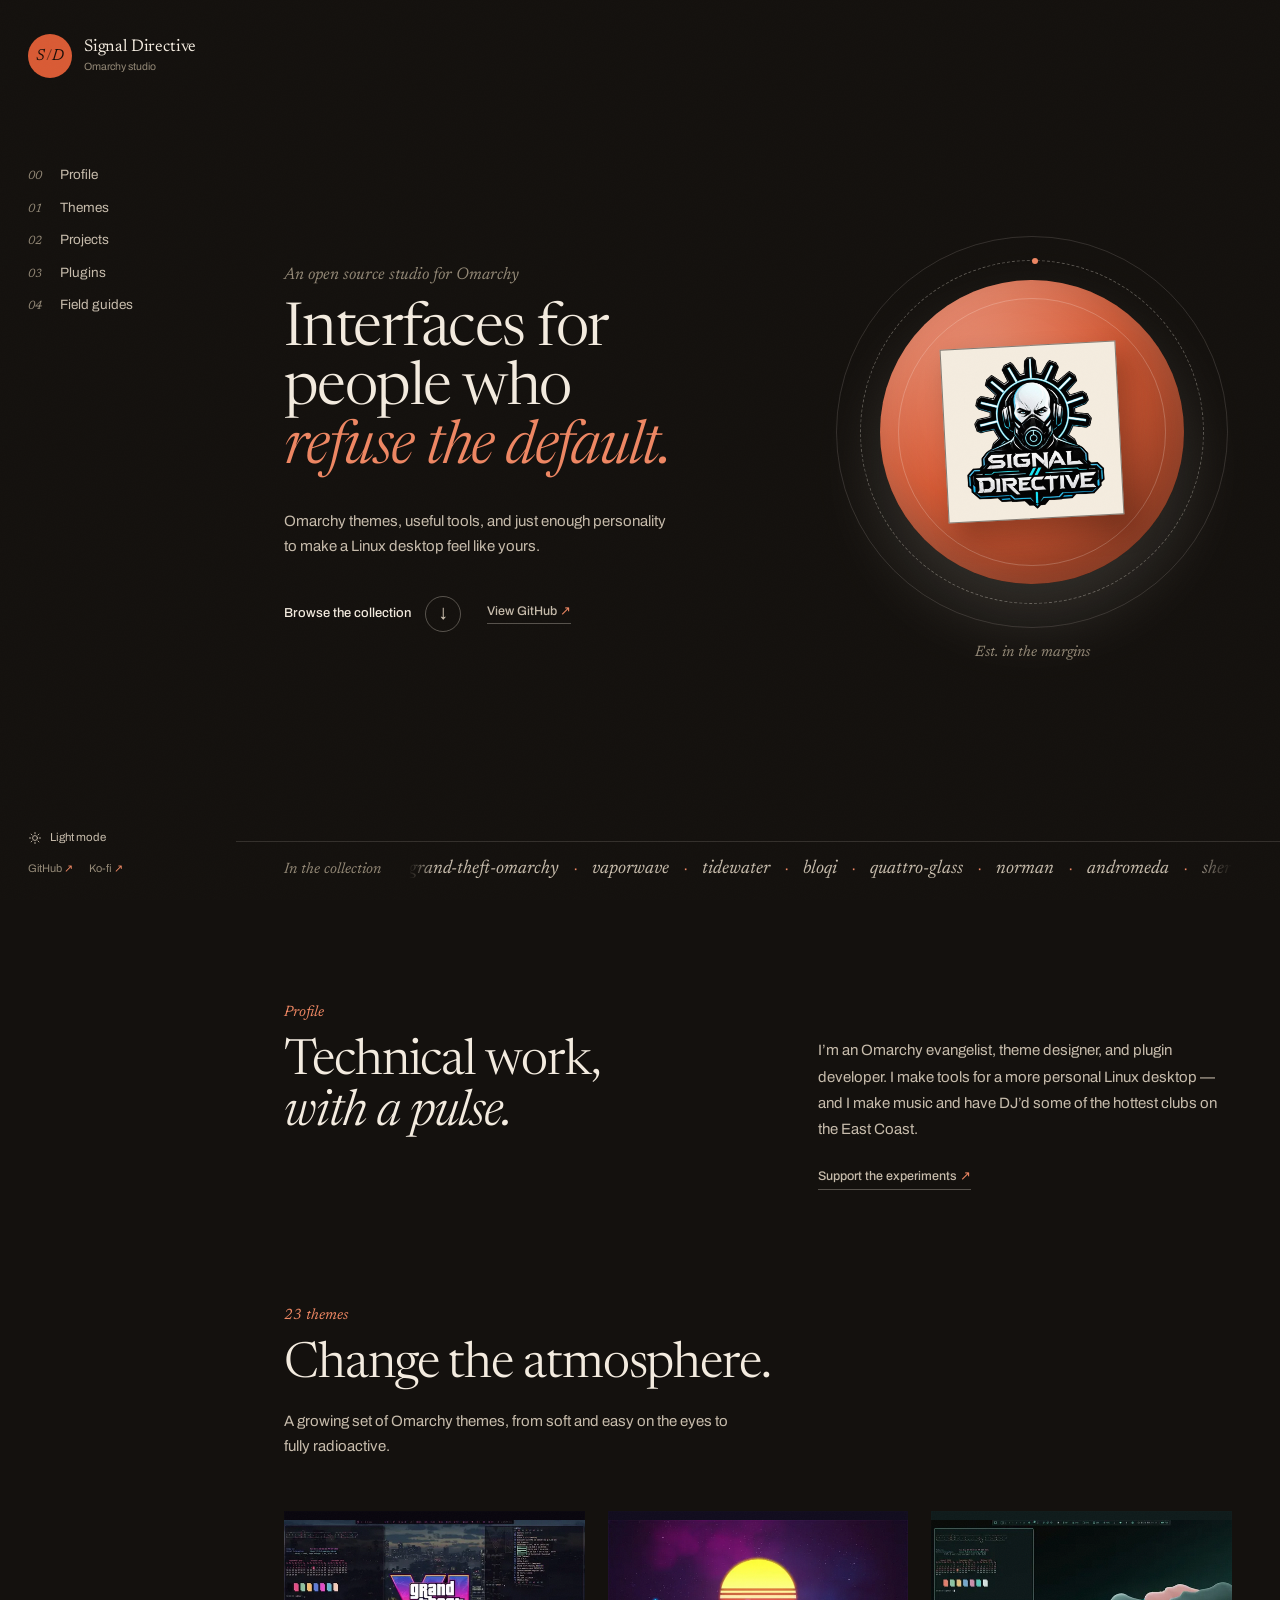
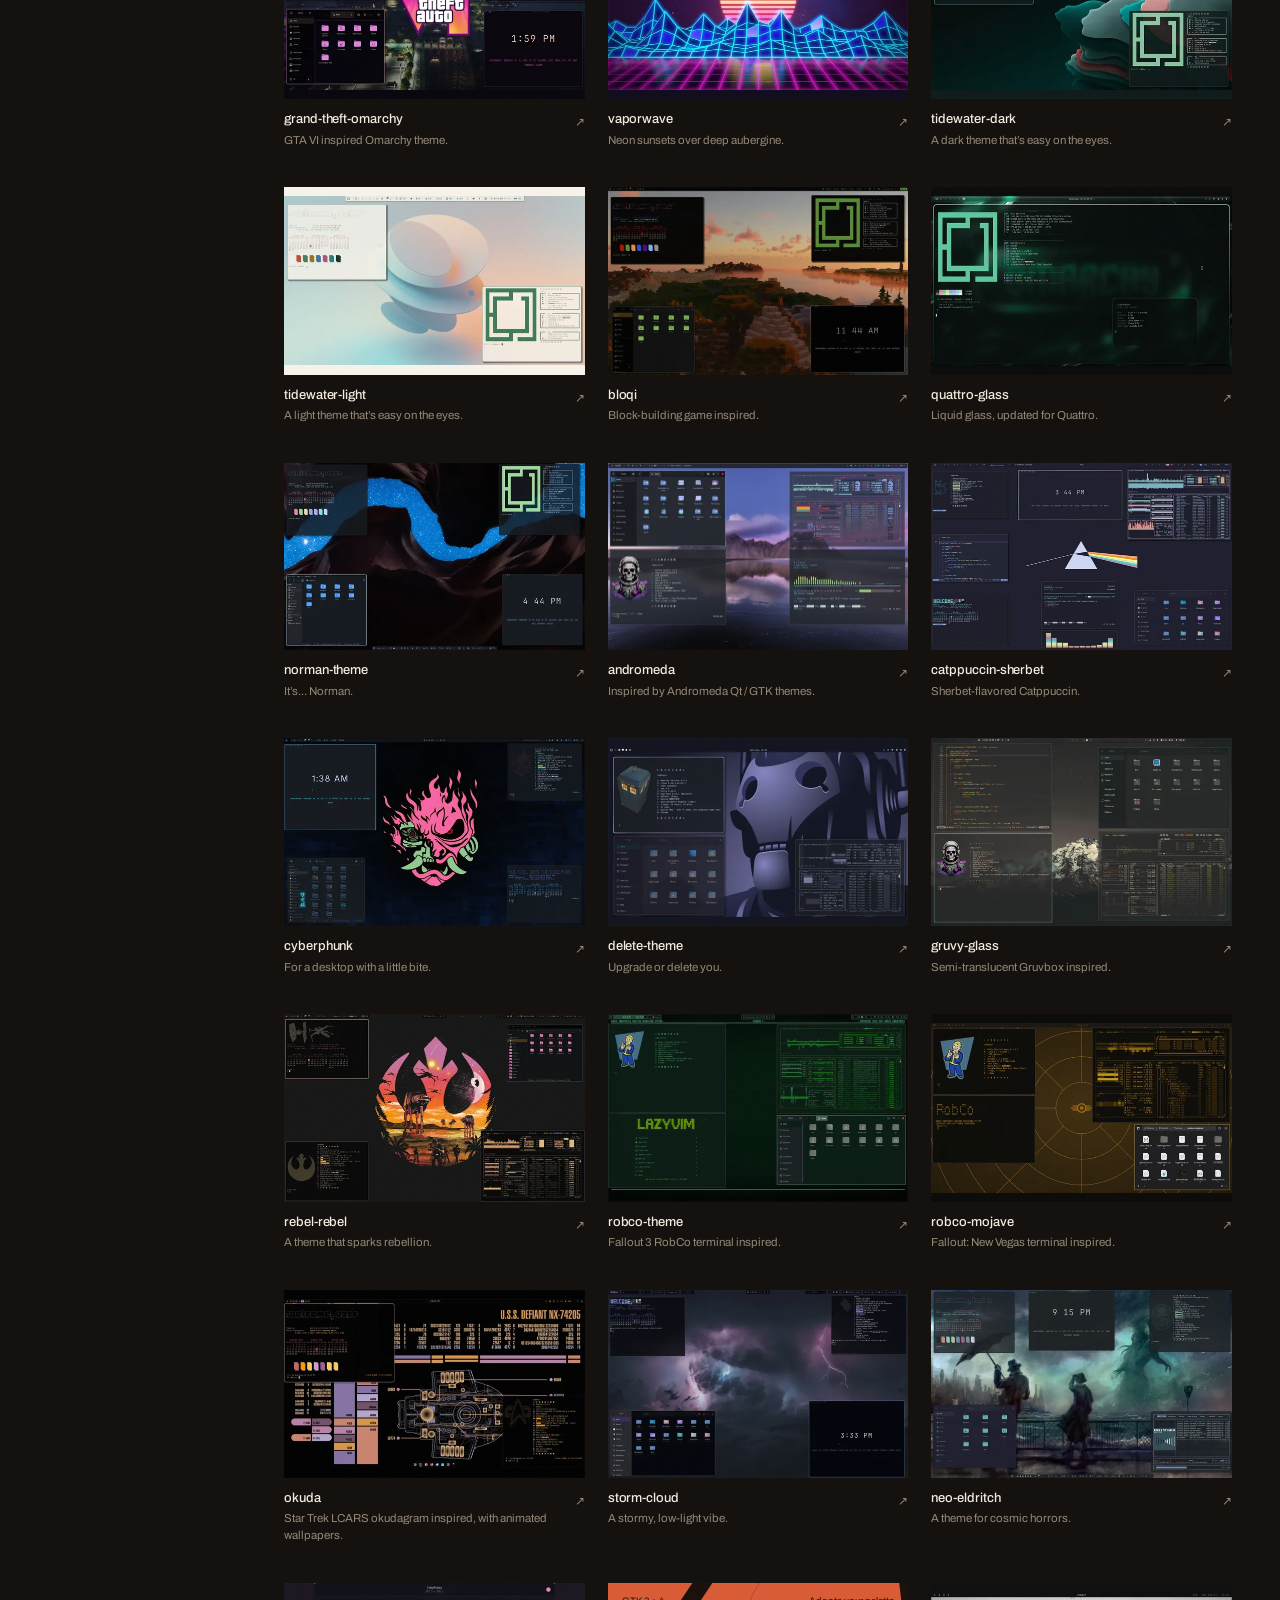
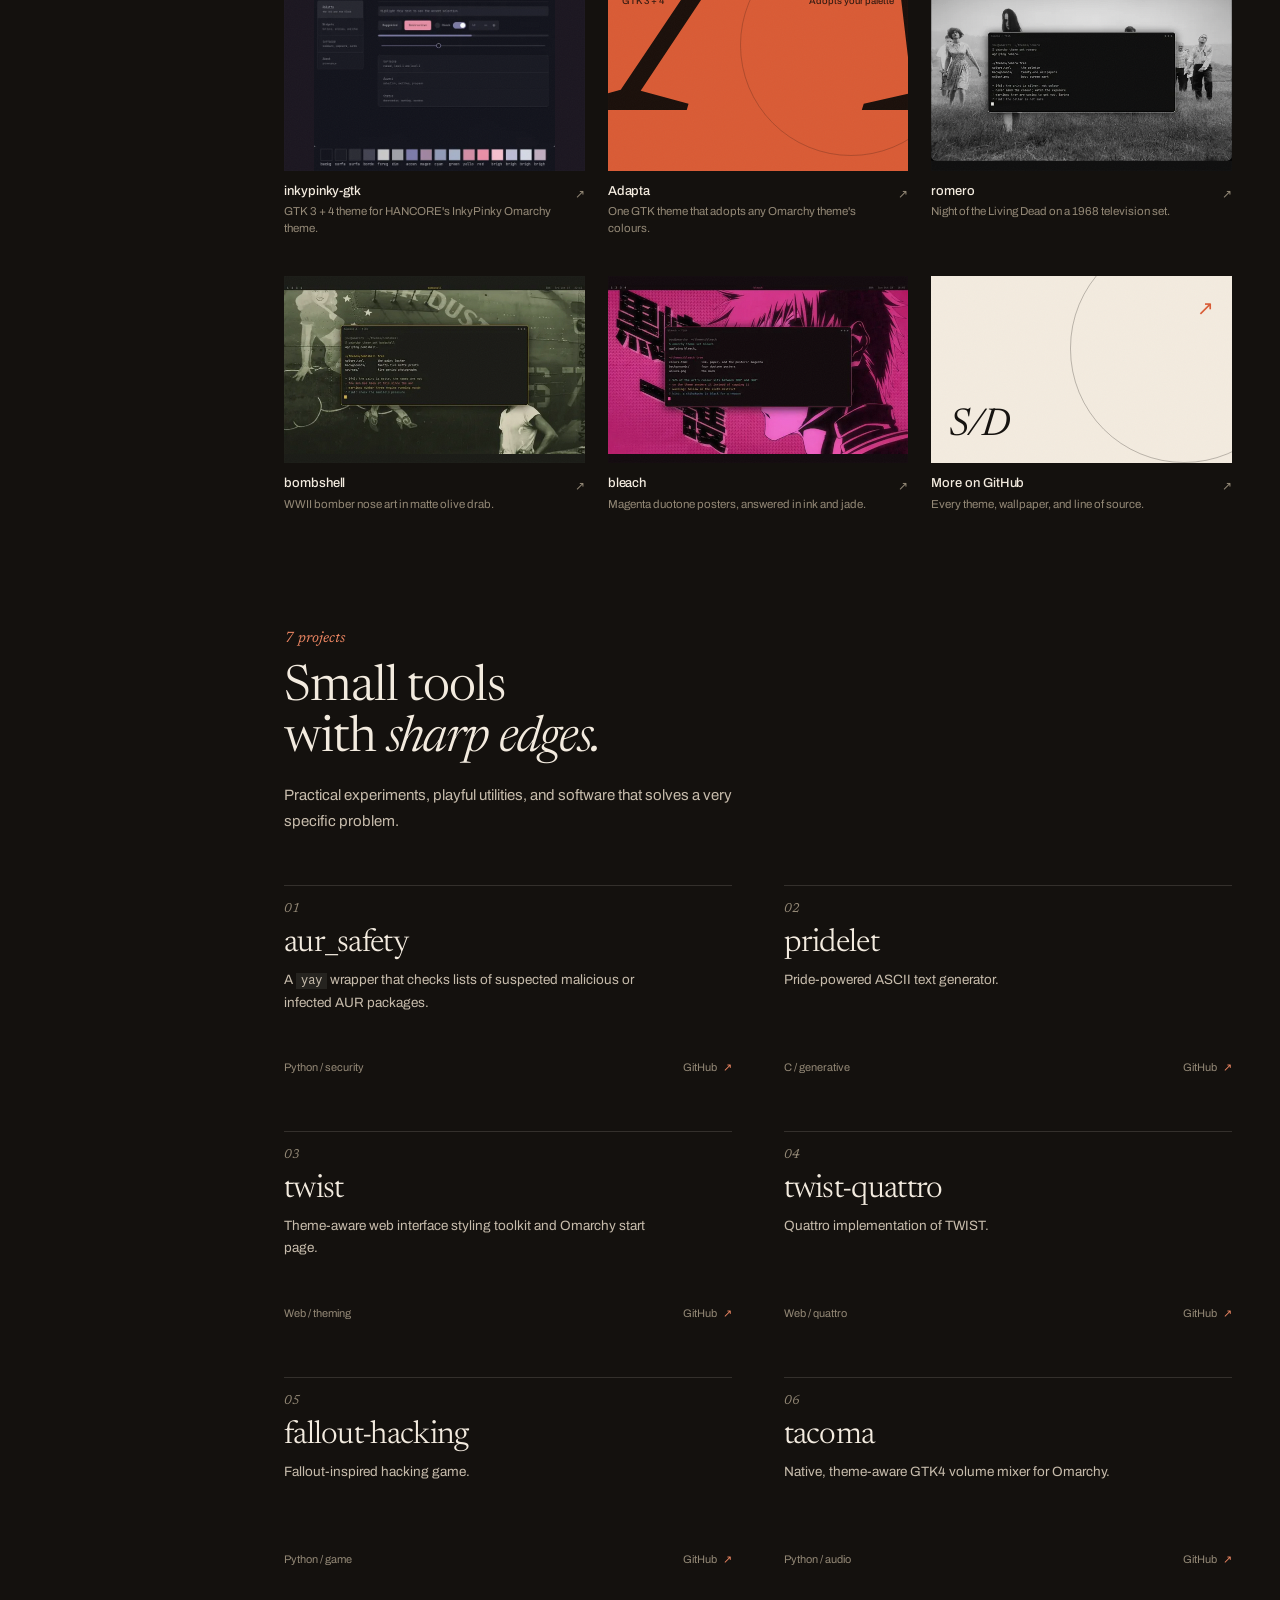
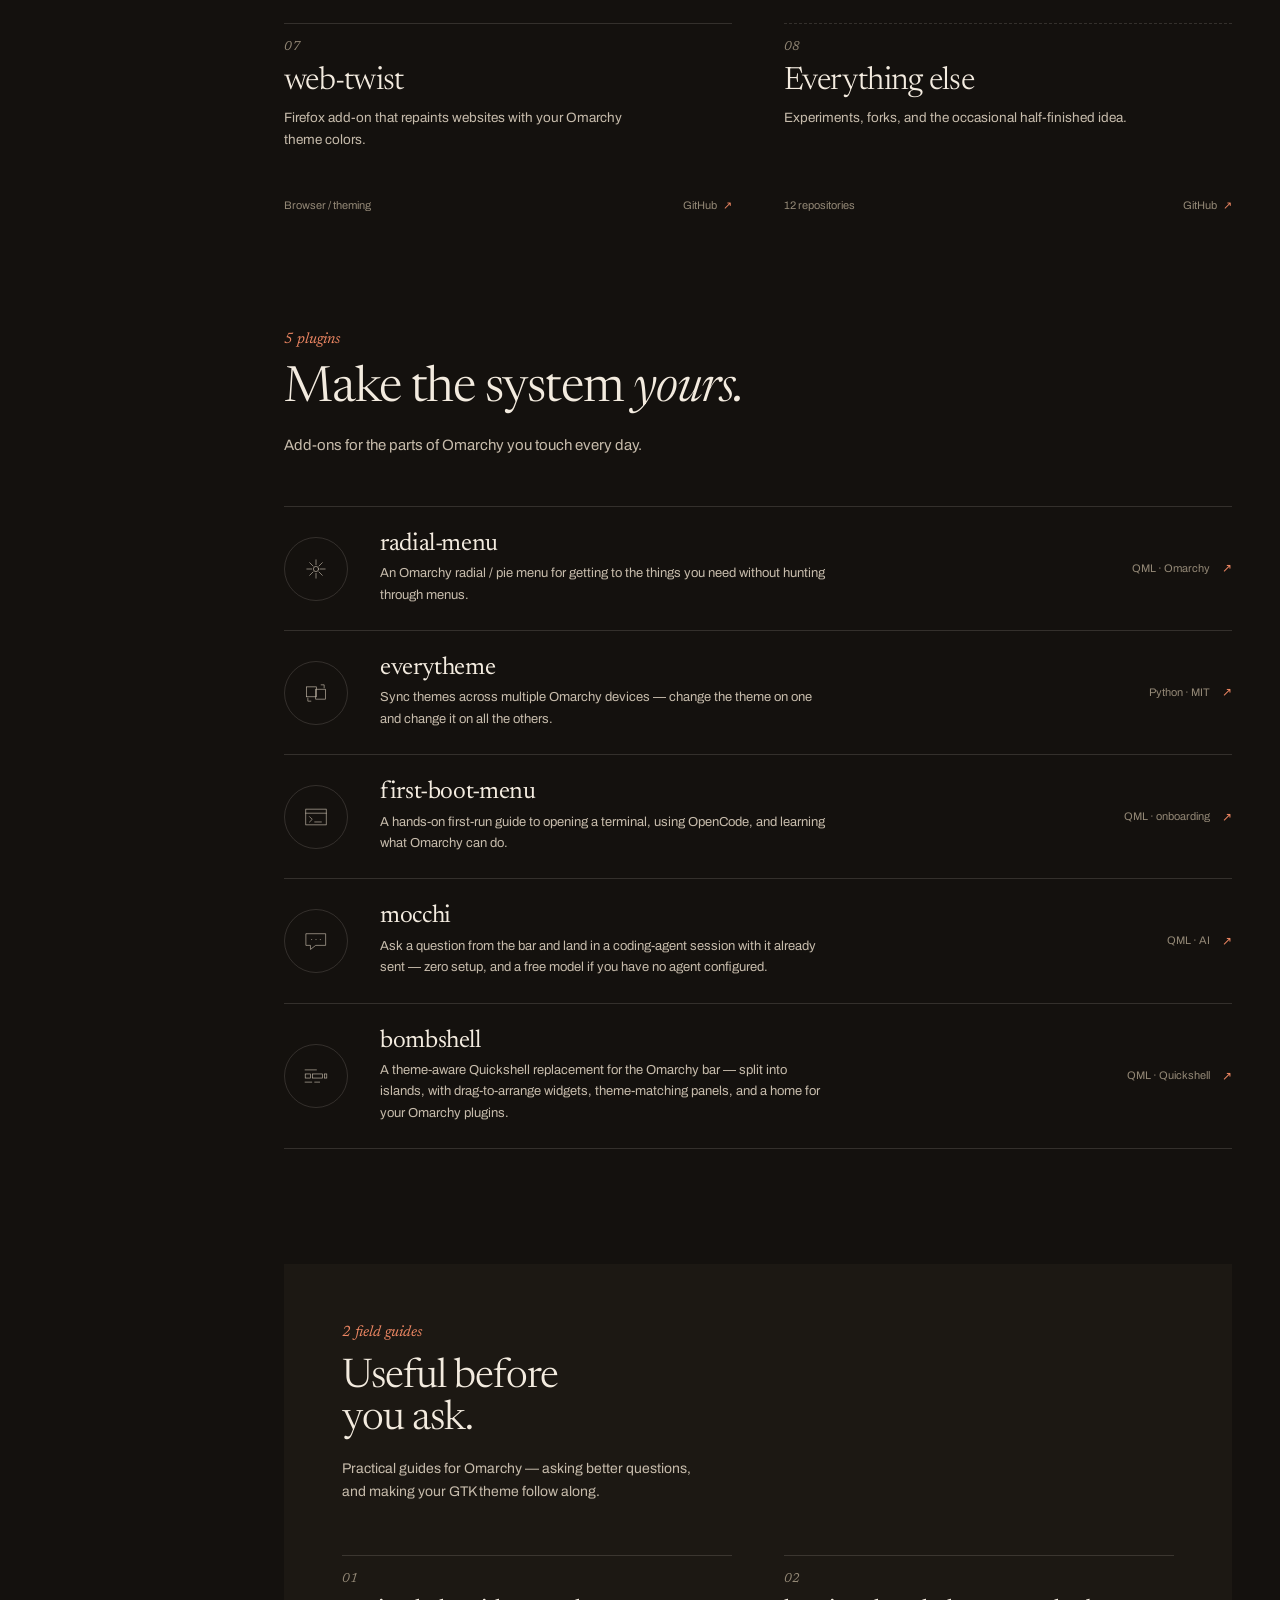
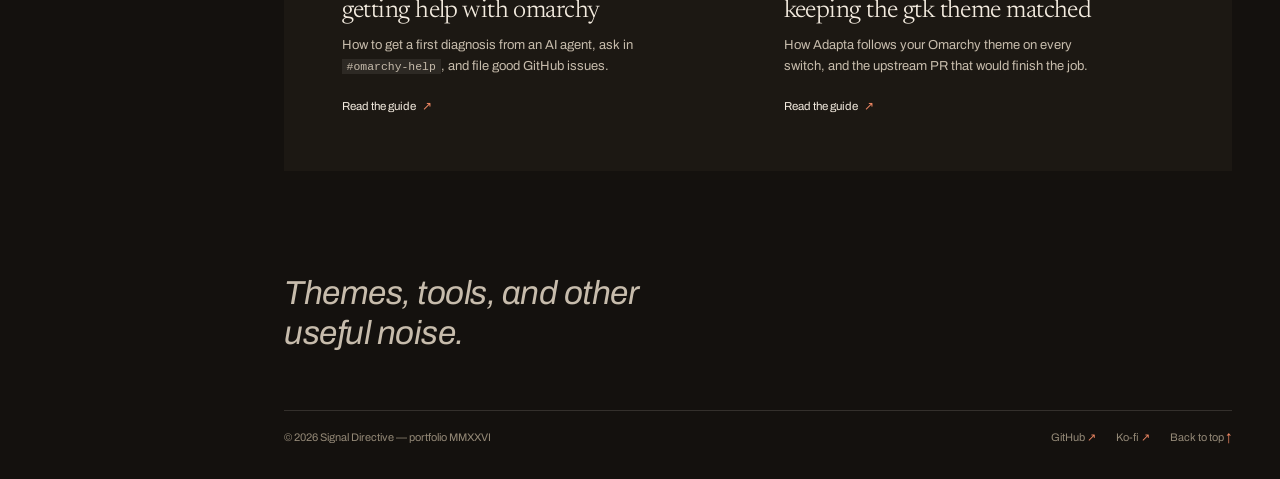
==== commit 208b9c2d: "Swap in the new Cyberpunk Signal Directive emblem Use the new transparent emblem for the hero disc b" ====
--- a/index.html
+++ b/index.html
@@ -101,7 +101,7 @@
                         <span class="orbit orbit-two"></span>
                         <div class="disc">
                             <div class="badge">
-                                <img src="assets/badge.webp" alt="" width="480" height="480">
+                                <img src="assets/badge.webp" alt="" width="560" height="560">
                             </div>
                         </div>
                     </div>
--- a/styles.css
+++ b/styles.css
@@ -566,7 +566,6 @@
 .badge img {
     width: 100%;
     height: auto;
-    mix-blend-mode: multiply;
 }
 
 .disc-caption {
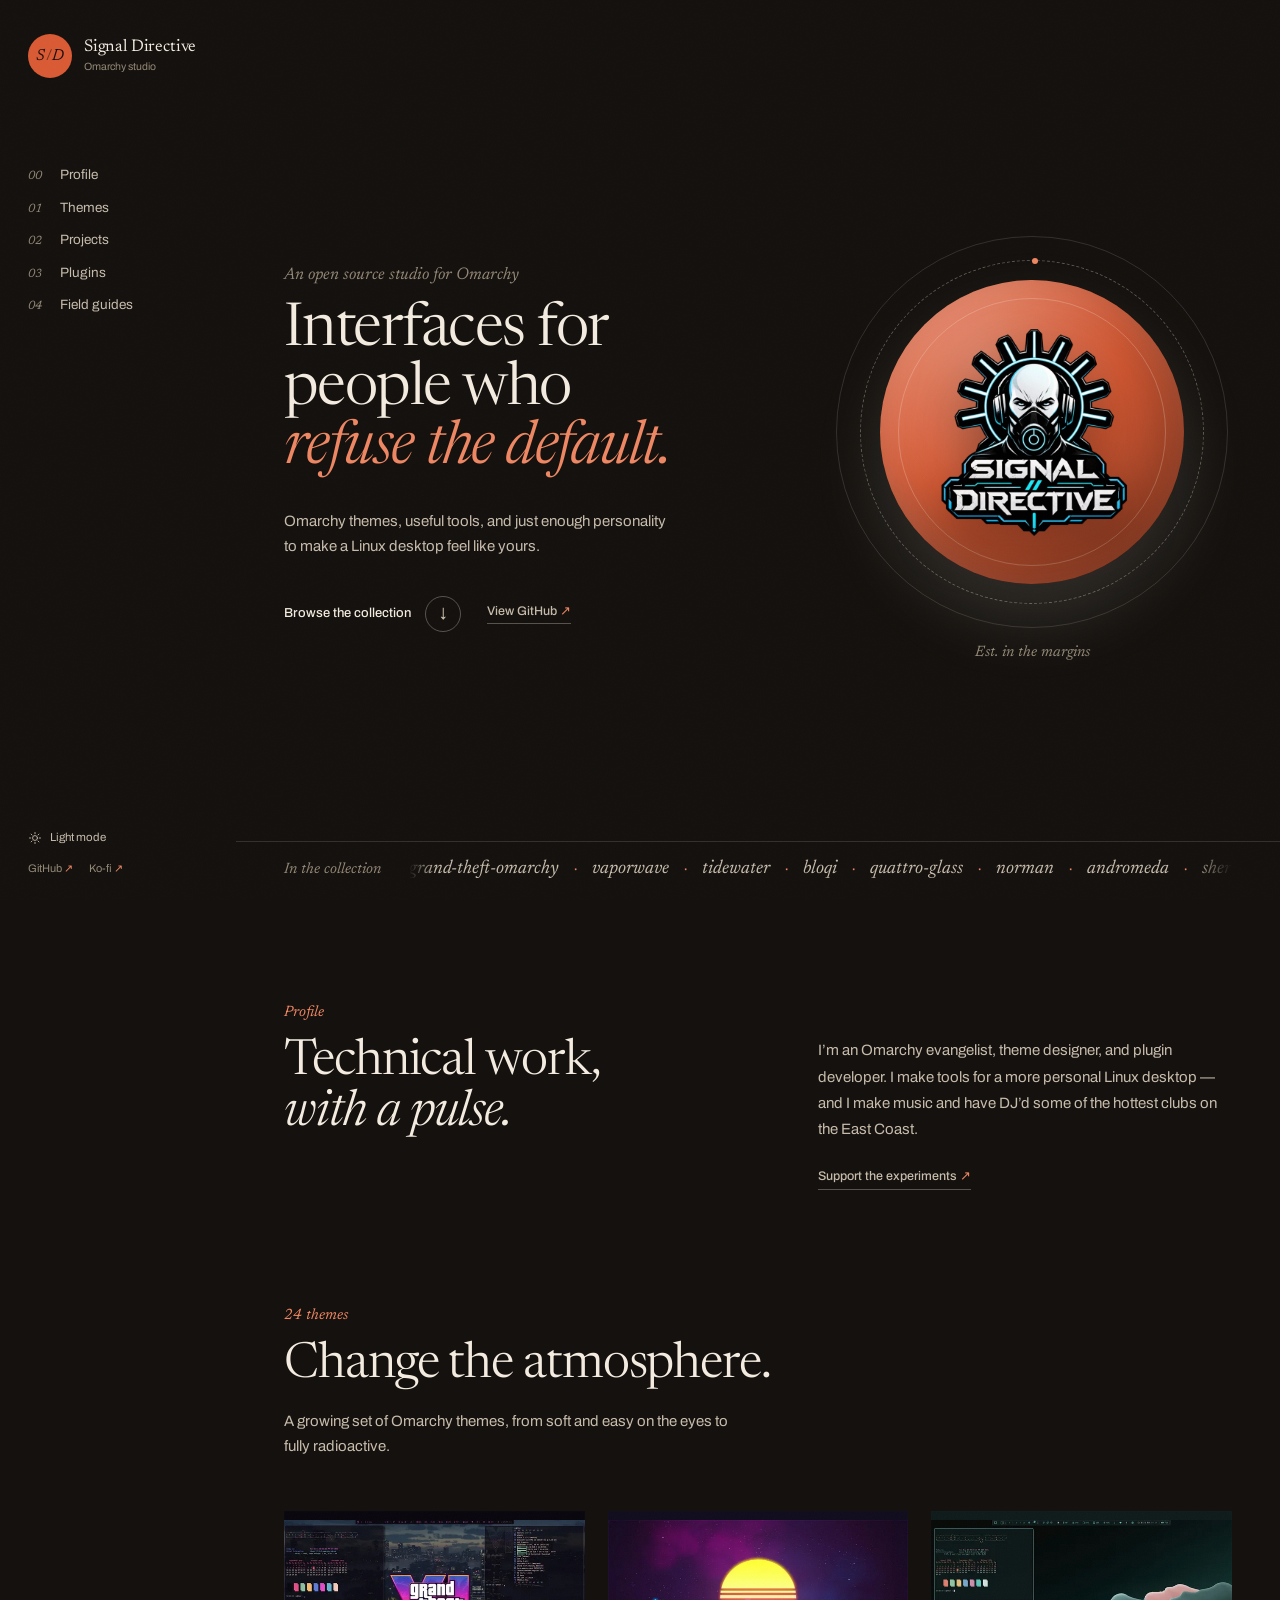
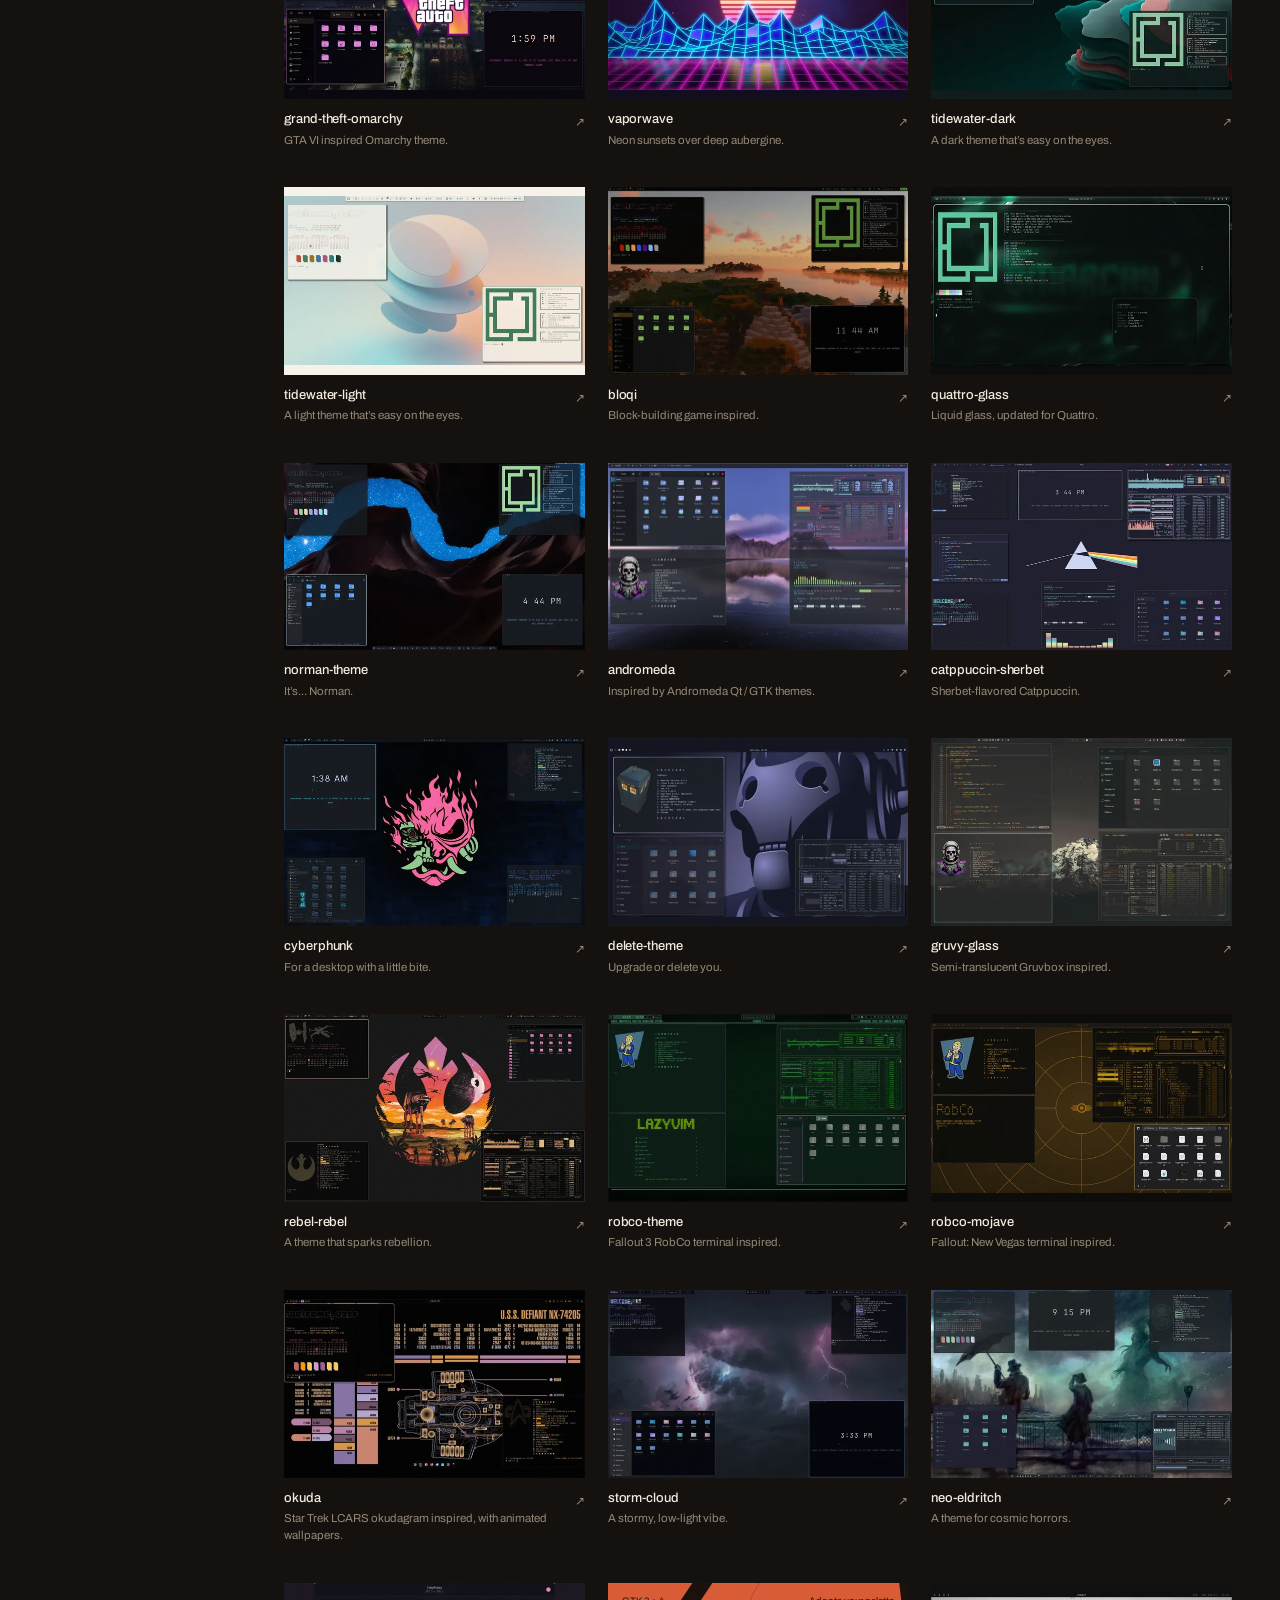
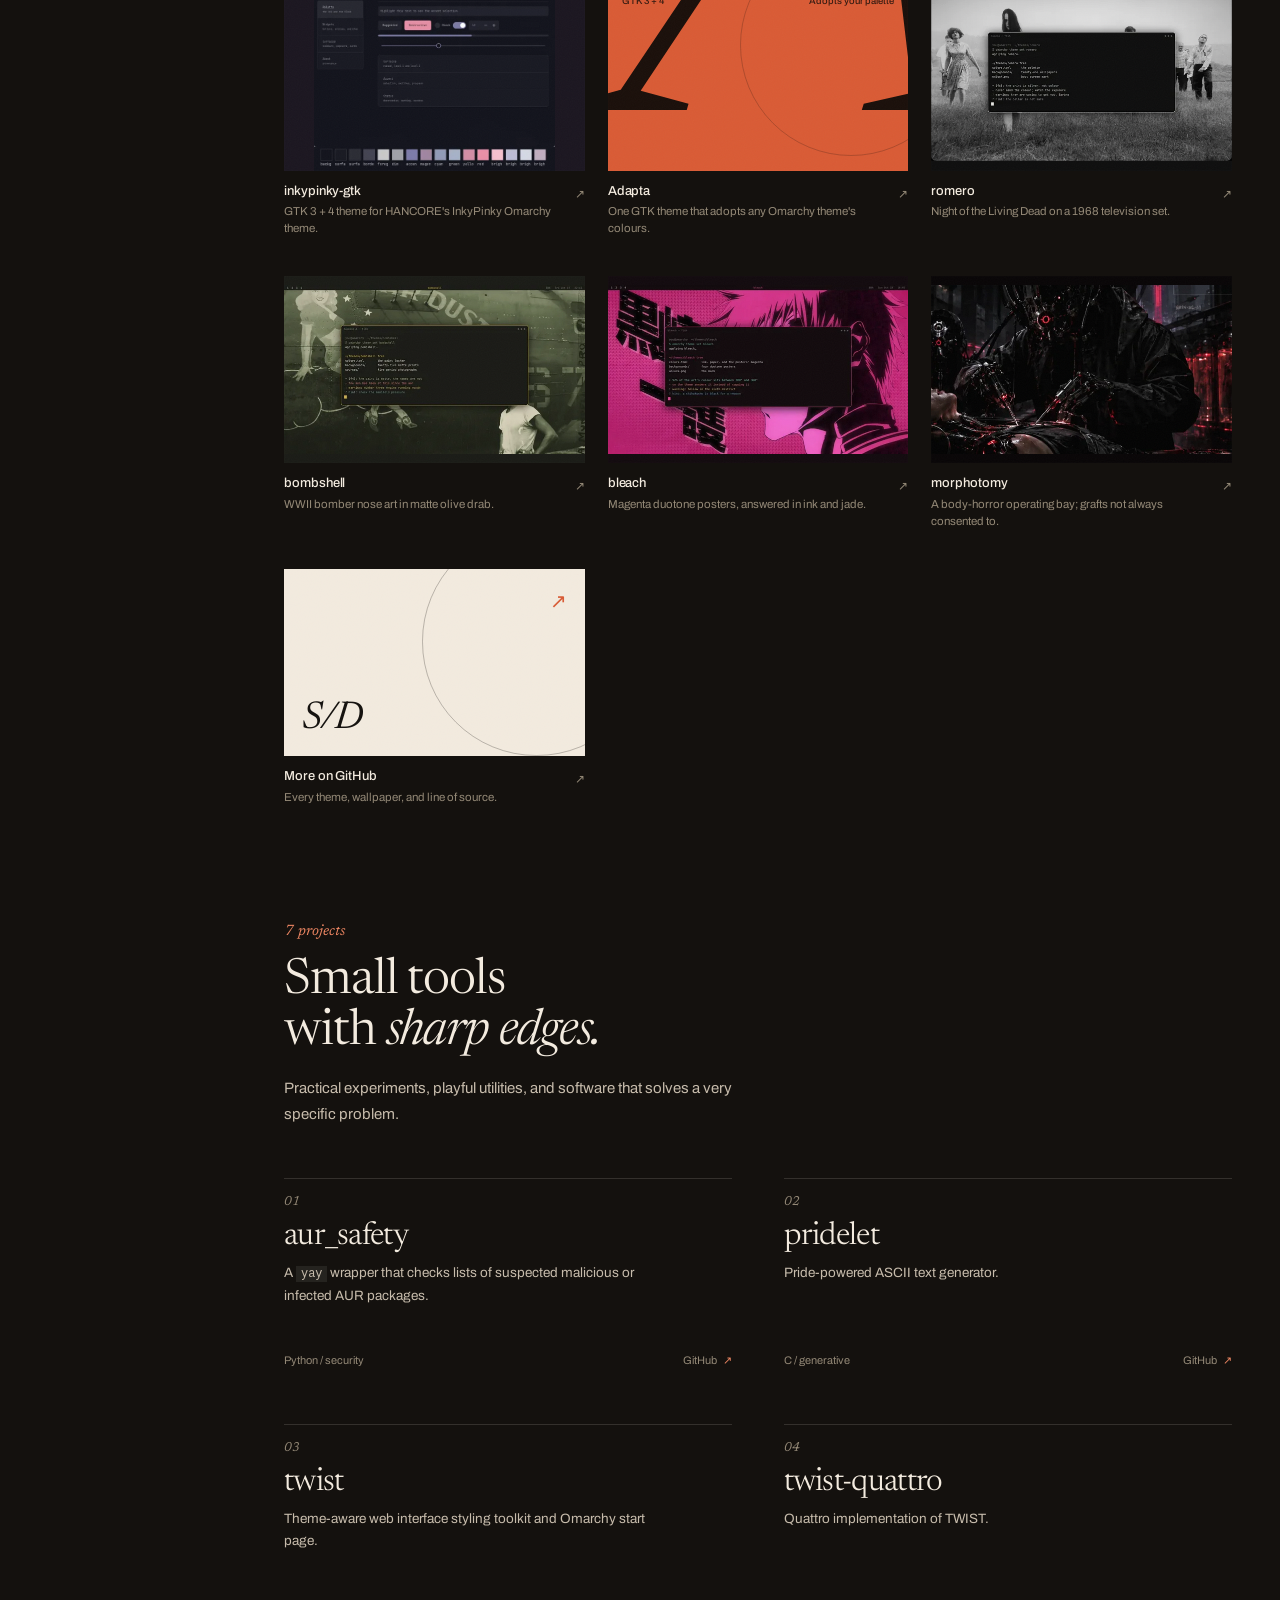
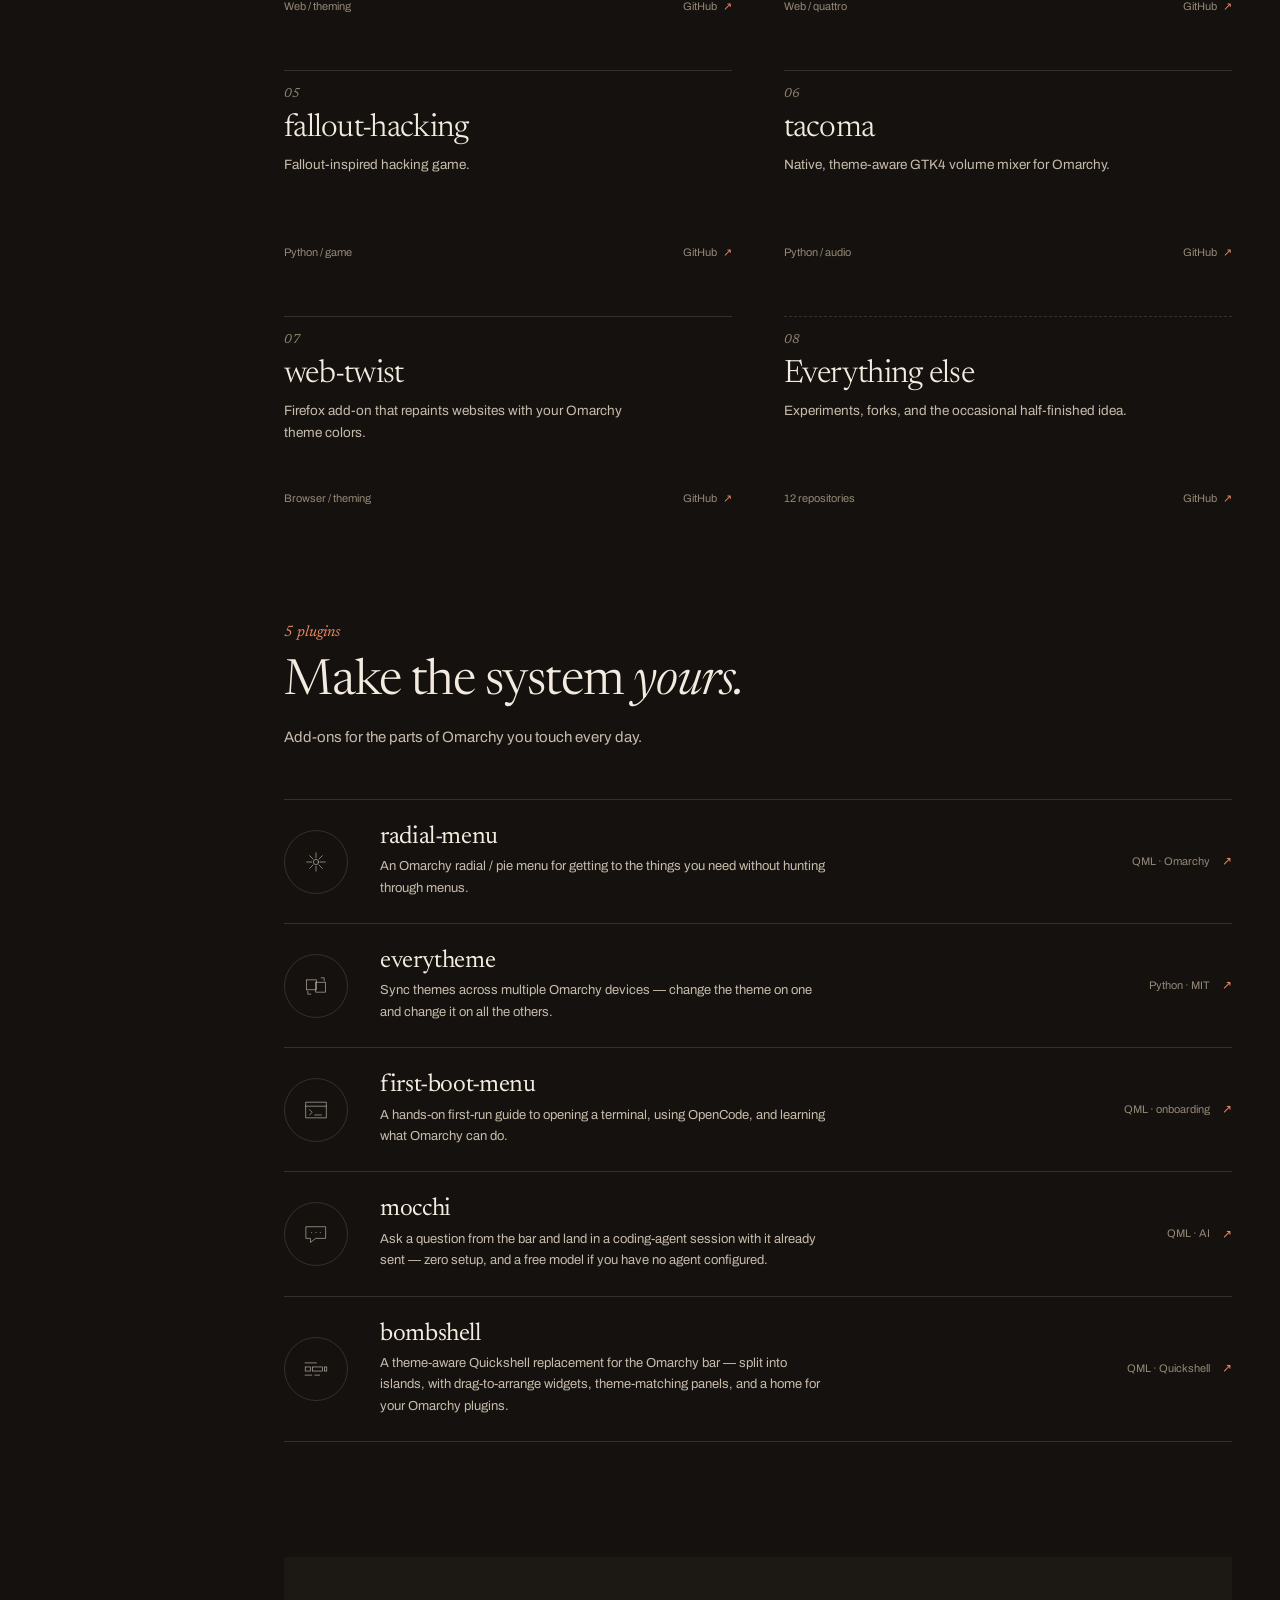
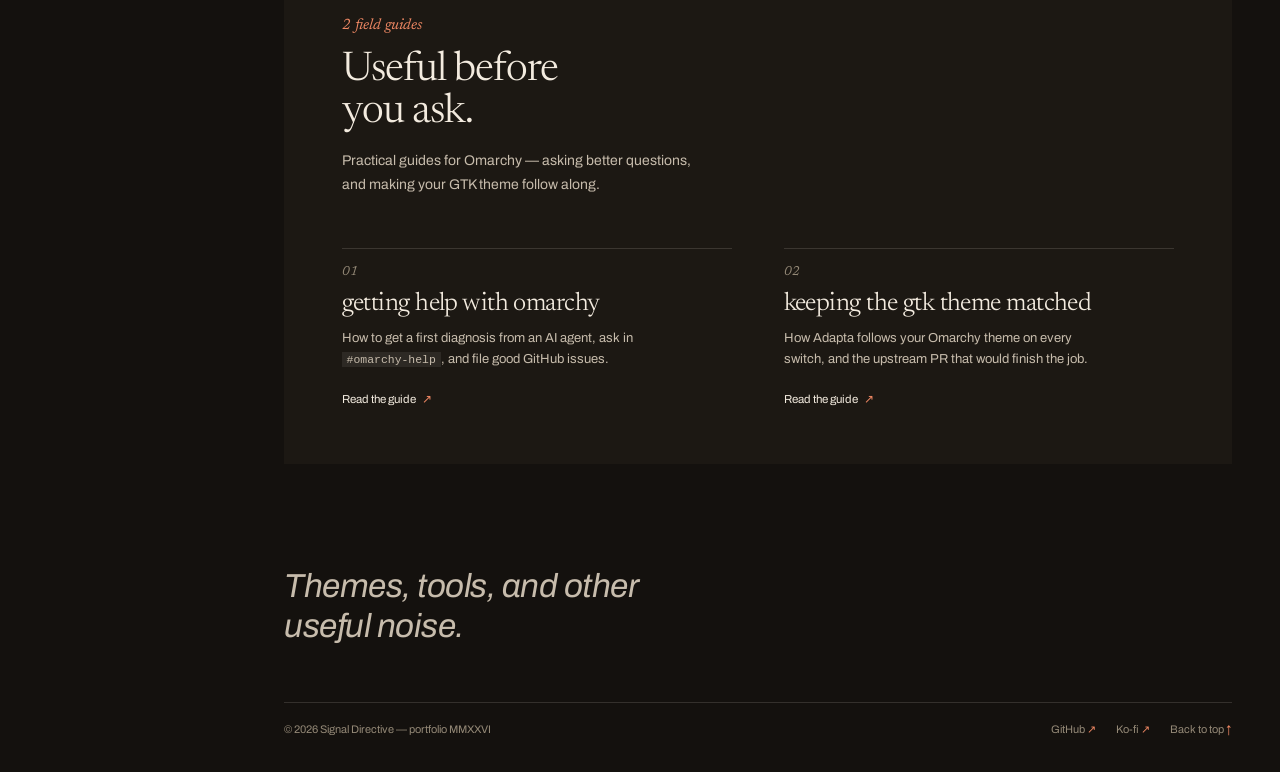
==== commit 8369f66c: "Add the morphotomy theme to the portfolio New card after bleach: the operating-bay scene, cropped ti" ====
--- a/index.html
+++ b/index.html
@@ -114,8 +114,8 @@
                     <span class="collection-label">In the collection</span>
                     <div class="marquee" aria-hidden="true">
                         <div class="marquee-track">
-                            <span>grand-theft-omarchy</span><i>·</i><span>vaporwave</span><i>·</i><span>tidewater</span><i>·</i><span>bloqi</span><i>·</i><span>quattro-glass</span><i>·</i><span>norman</span><i>·</i><span>andromeda</span><i>·</i><span>sherbet</span><i>·</i><span>cyberphunk</span><i>·</i><span>delete</span><i>·</i><span>gruvy-glass</span><i>·</i><span>rebel-rebel</span><i>·</i><span>robco</span><i>·</i><span>mojave</span><i>·</i><span>okuda</span><i>·</i><span>storm-cloud</span><i>·</i><span>eldritch</span><i>·</i><span>inky-pinky</span><i>·</i><span>adapta</span><i>·</i><span>romero</span><i>·</i><span>bombshell</span><i>·</i><span>bleach</span><i>·</i>
-                            <span>grand-theft-omarchy</span><i>·</i><span>vaporwave</span><i>·</i><span>tidewater</span><i>·</i><span>bloqi</span><i>·</i><span>quattro-glass</span><i>·</i><span>norman</span><i>·</i><span>andromeda</span><i>·</i><span>sherbet</span><i>·</i><span>cyberphunk</span><i>·</i><span>delete</span><i>·</i><span>gruvy-glass</span><i>·</i><span>rebel-rebel</span><i>·</i><span>robco</span><i>·</i><span>mojave</span><i>·</i><span>okuda</span><i>·</i><span>storm-cloud</span><i>·</i><span>eldritch</span><i>·</i><span>inky-pinky</span><i>·</i><span>adapta</span><i>·</i><span>romero</span><i>·</i><span>bombshell</span><i>·</i><span>bleach</span><i>·</i>
+                            <span>grand-theft-omarchy</span><i>·</i><span>vaporwave</span><i>·</i><span>tidewater</span><i>·</i><span>bloqi</span><i>·</i><span>quattro-glass</span><i>·</i><span>norman</span><i>·</i><span>andromeda</span><i>·</i><span>sherbet</span><i>·</i><span>cyberphunk</span><i>·</i><span>delete</span><i>·</i><span>gruvy-glass</span><i>·</i><span>rebel-rebel</span><i>·</i><span>robco</span><i>·</i><span>mojave</span><i>·</i><span>okuda</span><i>·</i><span>storm-cloud</span><i>·</i><span>eldritch</span><i>·</i><span>inky-pinky</span><i>·</i><span>adapta</span><i>·</i><span>romero</span><i>·</i><span>bombshell</span><i>·</i><span>bleach</span><i>·</i><span>morphotomy</span><i>·</i>
+                            <span>grand-theft-omarchy</span><i>·</i><span>vaporwave</span><i>·</i><span>tidewater</span><i>·</i><span>bloqi</span><i>·</i><span>quattro-glass</span><i>·</i><span>norman</span><i>·</i><span>andromeda</span><i>·</i><span>sherbet</span><i>·</i><span>cyberphunk</span><i>·</i><span>delete</span><i>·</i><span>gruvy-glass</span><i>·</i><span>rebel-rebel</span><i>·</i><span>robco</span><i>·</i><span>mojave</span><i>·</i><span>okuda</span><i>·</i><span>storm-cloud</span><i>·</i><span>eldritch</span><i>·</i><span>inky-pinky</span><i>·</i><span>adapta</span><i>·</i><span>romero</span><i>·</i><span>bombshell</span><i>·</i><span>bleach</span><i>·</i><span>morphotomy</span><i>·</i>
                         </div>
                     </div>
                 </div>
@@ -138,7 +138,7 @@
         <section class="section" id="themes" aria-labelledby="themes-title">
             <div class="container">
                 <header class="section-head" data-reveal>
-                    <p class="section-meta">23 themes</p>
+                    <p class="section-meta">24 themes</p>
                     <h2 id="themes-title">Change the atmosphere.</h2>
                     <p class="section-intro">A growing set of Omarchy themes, from soft and easy on the eyes to fully radioactive.</p>
                 </header>
@@ -324,6 +324,14 @@
                         <div class="poster t-bleach"><img class="thumb" src="assets/themes/bleach.webp" srcset="assets/themes/bleach-600.webp 600w, assets/themes/bleach.webp 1100w" sizes="(max-width: 699px) 45vw, (max-width: 899px) 44vw, (max-width: 1279px) 30vw, 360px" alt="" loading="lazy" decoding="async" width="1100" height="688"></div>
                         <div class="theme-caption">
                             <div><span class="theme-name">bleach</span><span class="theme-note">Magenta duotone posters, answered in ink and jade.</span></div>
+                            <span class="caption-arrow" aria-hidden="true">↗</span>
+                        </div>
+                    </a>
+
+                    <a class="theme-card" href="https://github.com/signaldirective/morphotomy" target="_blank" rel="noopener">
+                        <div class="poster t-morphotomy"><img class="thumb" src="assets/themes/morphotomy.webp" srcset="assets/themes/morphotomy-600.webp 600w, assets/themes/morphotomy.webp 1100w" sizes="(max-width: 699px) 45vw, (max-width: 899px) 44vw, (max-width: 1279px) 30vw, 360px" alt="" loading="lazy" decoding="async" width="1100" height="619"></div>
+                        <div class="theme-caption">
+                            <div><span class="theme-name">morphotomy</span><span class="theme-note">A body-horror operating bay; grafts not always consented to.</span></div>
                             <span class="caption-arrow" aria-hidden="true">↗</span>
                         </div>
                     </a>
--- a/styles.css
+++ b/styles.css
@@ -550,17 +550,14 @@
 }
 
 .badge {
-    width: 58%;
-    padding: 11px 11px 9px;
-    border: 1px solid rgba(20, 12, 8, .5);
-    background: #f4ecdf;
-    box-shadow: 10px 14px 26px rgba(20, 8, 2, .3);
-    transform: rotate(-3deg);
+    position: relative;
+    width: 68%;
+    filter: drop-shadow(0 18px 26px rgba(20, 8, 2, .38));
     transition: transform .7s var(--ease);
 }
 
 .disc-stage:hover .badge {
-    transform: rotate(0deg);
+    transform: translateY(-4px) scale(1.015);
 }
 
 .badge img {
@@ -756,6 +753,7 @@
 .t-romero    { --p1: #e9e5dd; --p2: #c2b8ae; --p3: #0e0e0e; --p4: #d4d0c8; }
 .t-bombshell { --p1: #d6b03a; --p2: #c05246; --p3: #1a1b16; --p4: #ded2ba; }
 .t-bleach    { --p1: #e23c8c; --p2: #e0524f; --p3: #120a0e; --p4: #dcd6de; }
+.t-morphotomy { --p1: #ff2e3d; --p2: #7d0a10; --p3: #080506; --p4: #d3c7be; }
 
 .theme-caption {
     display: flex;
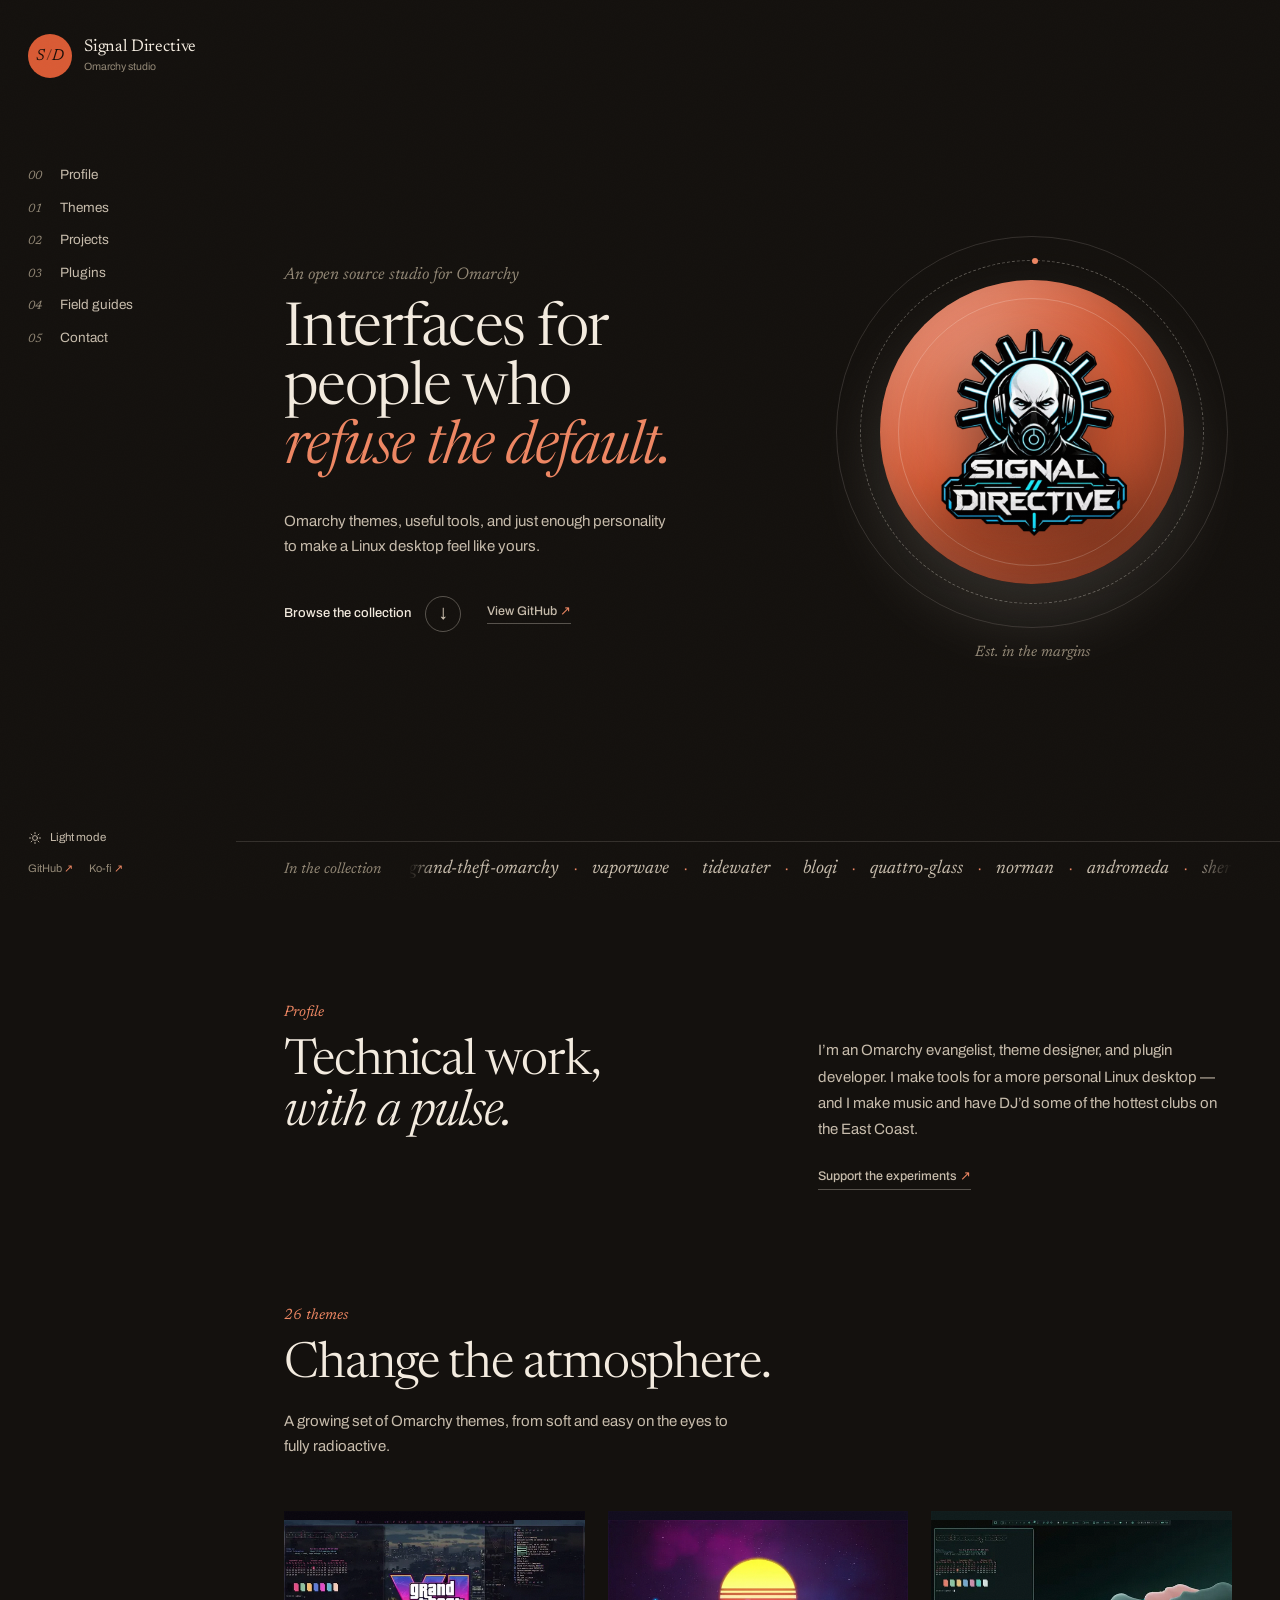
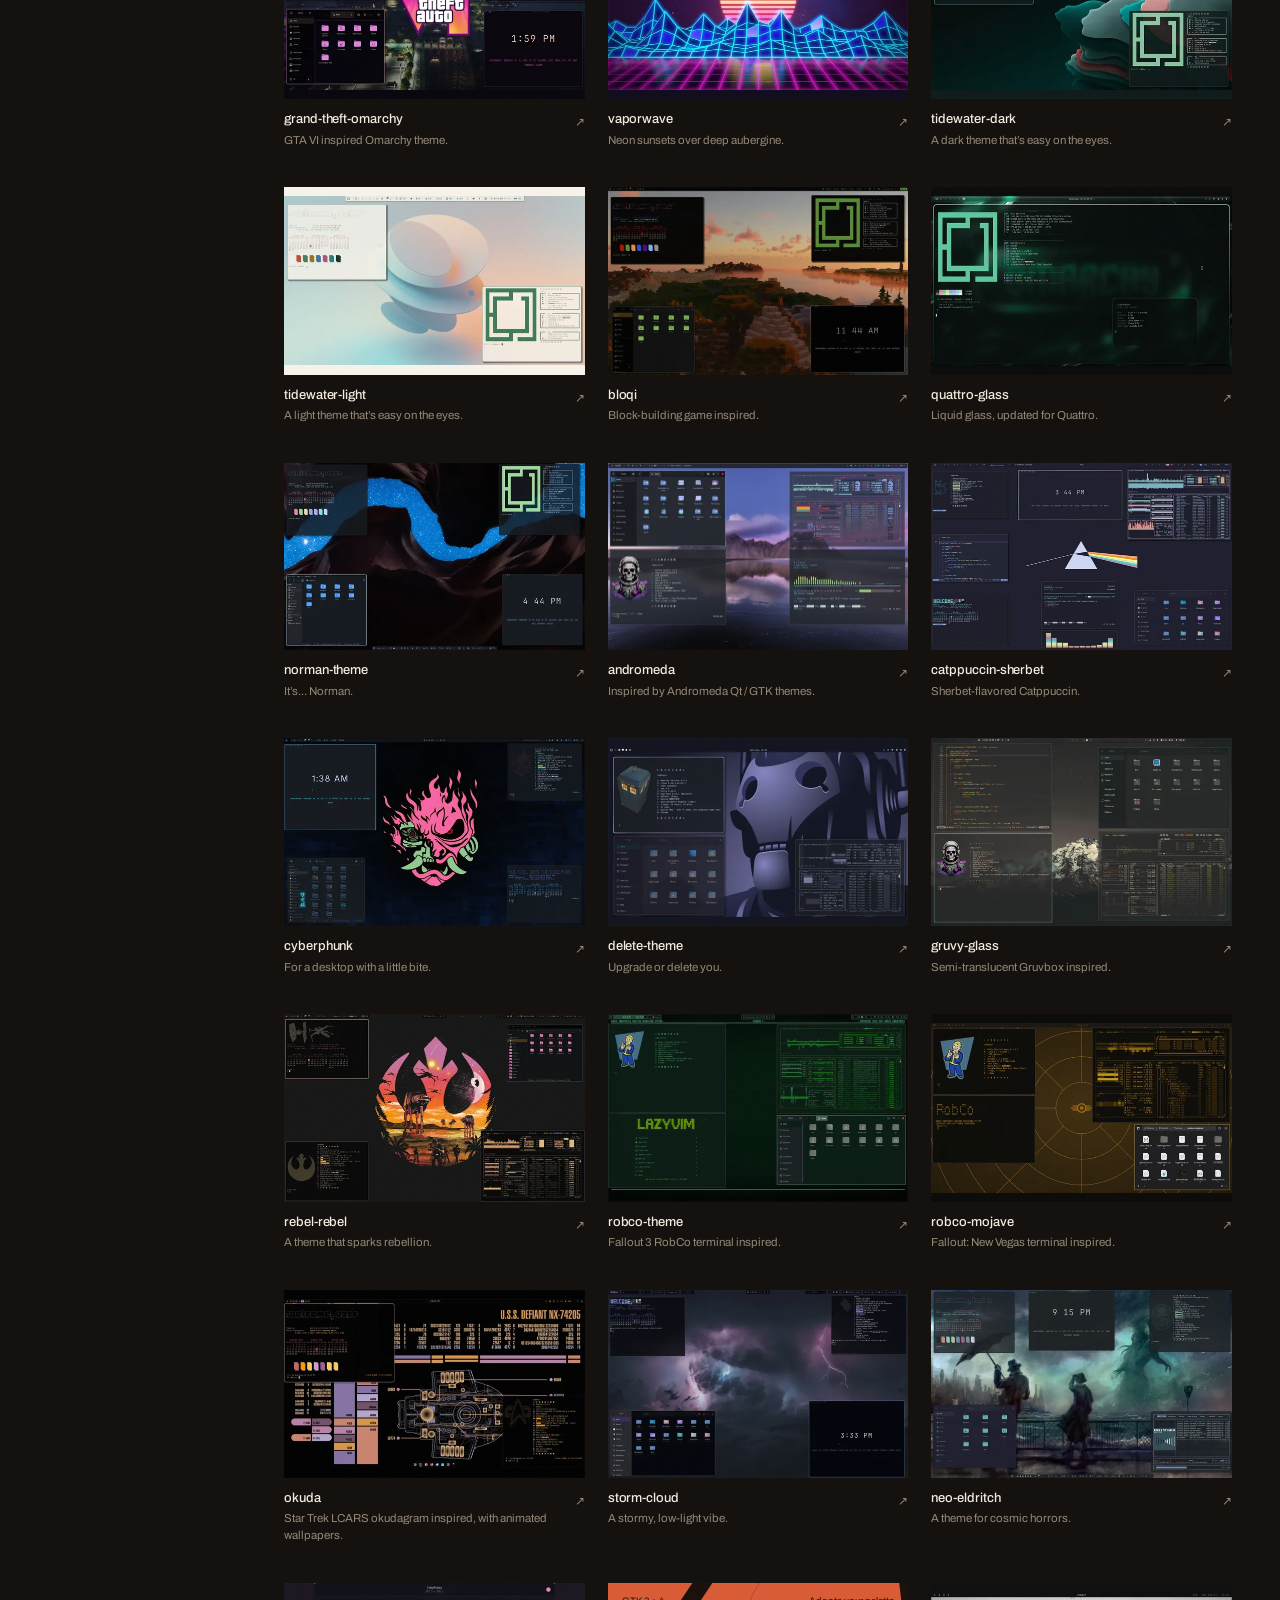
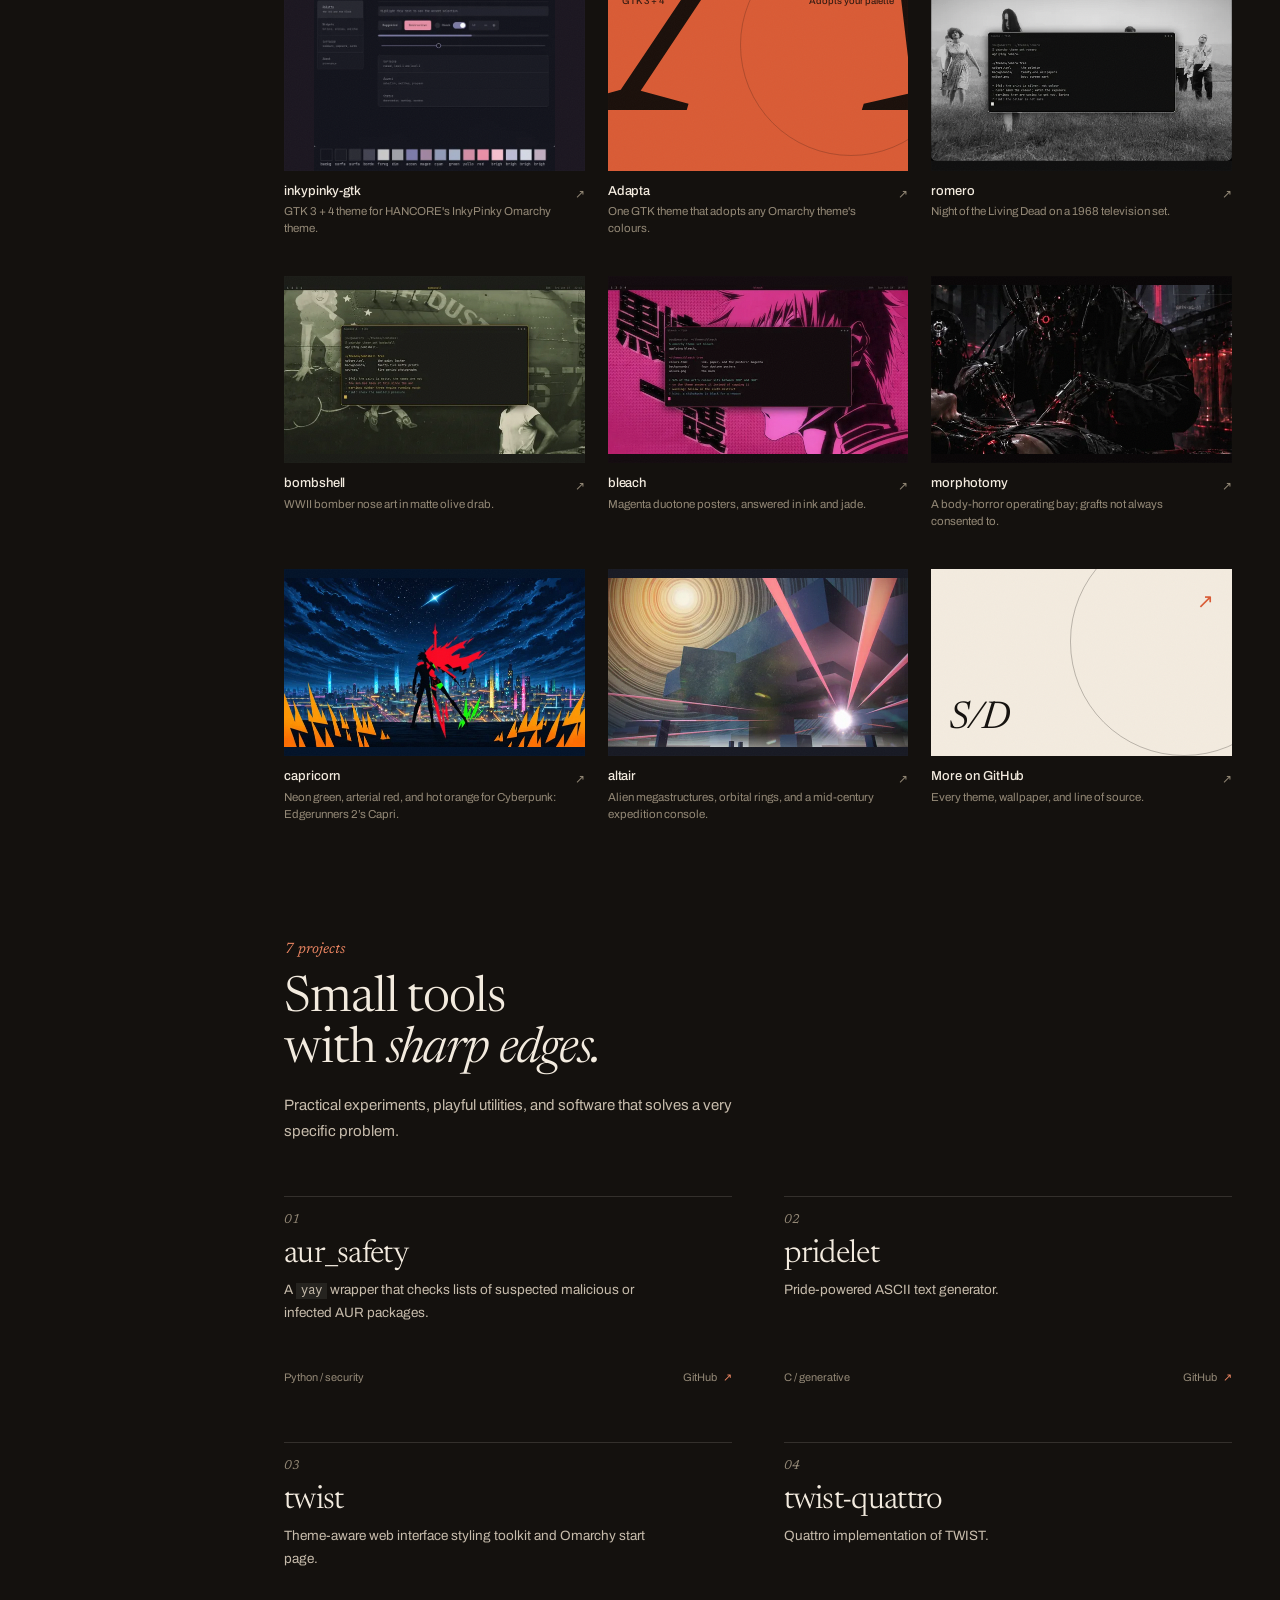
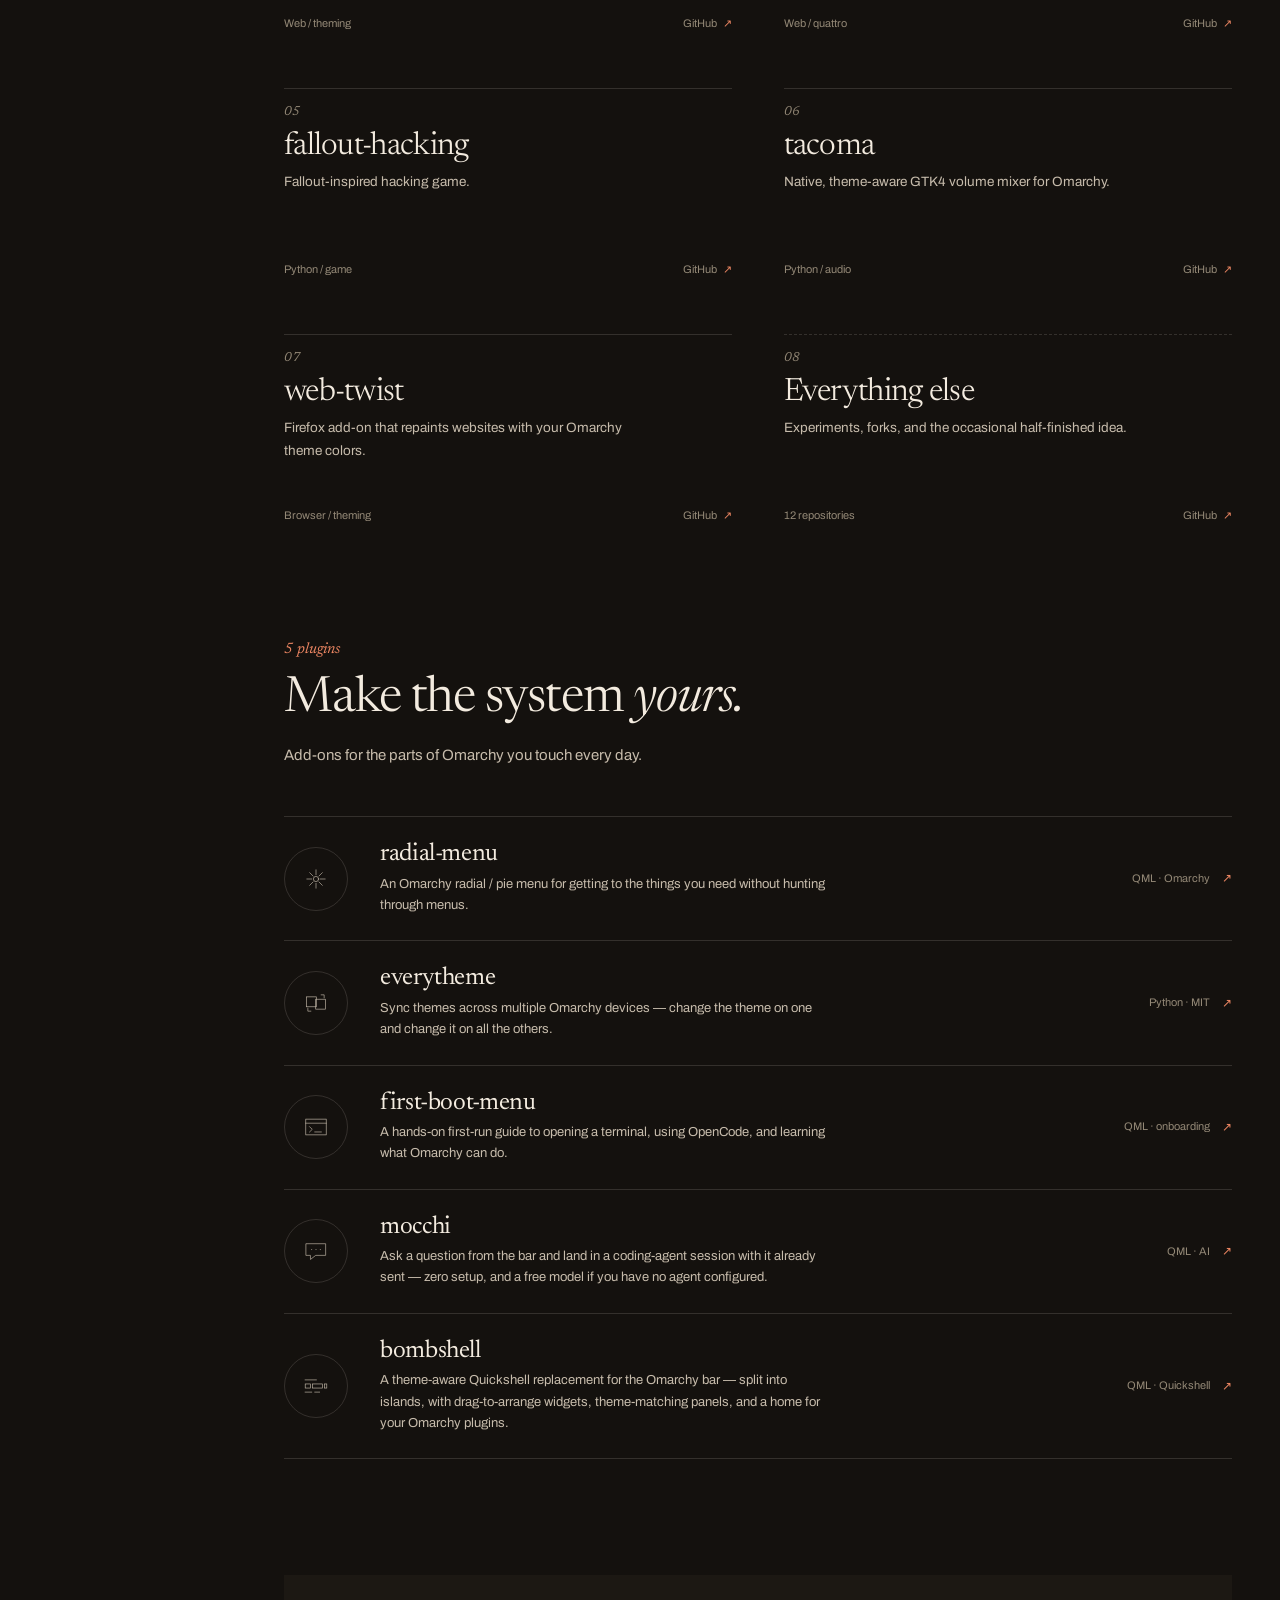
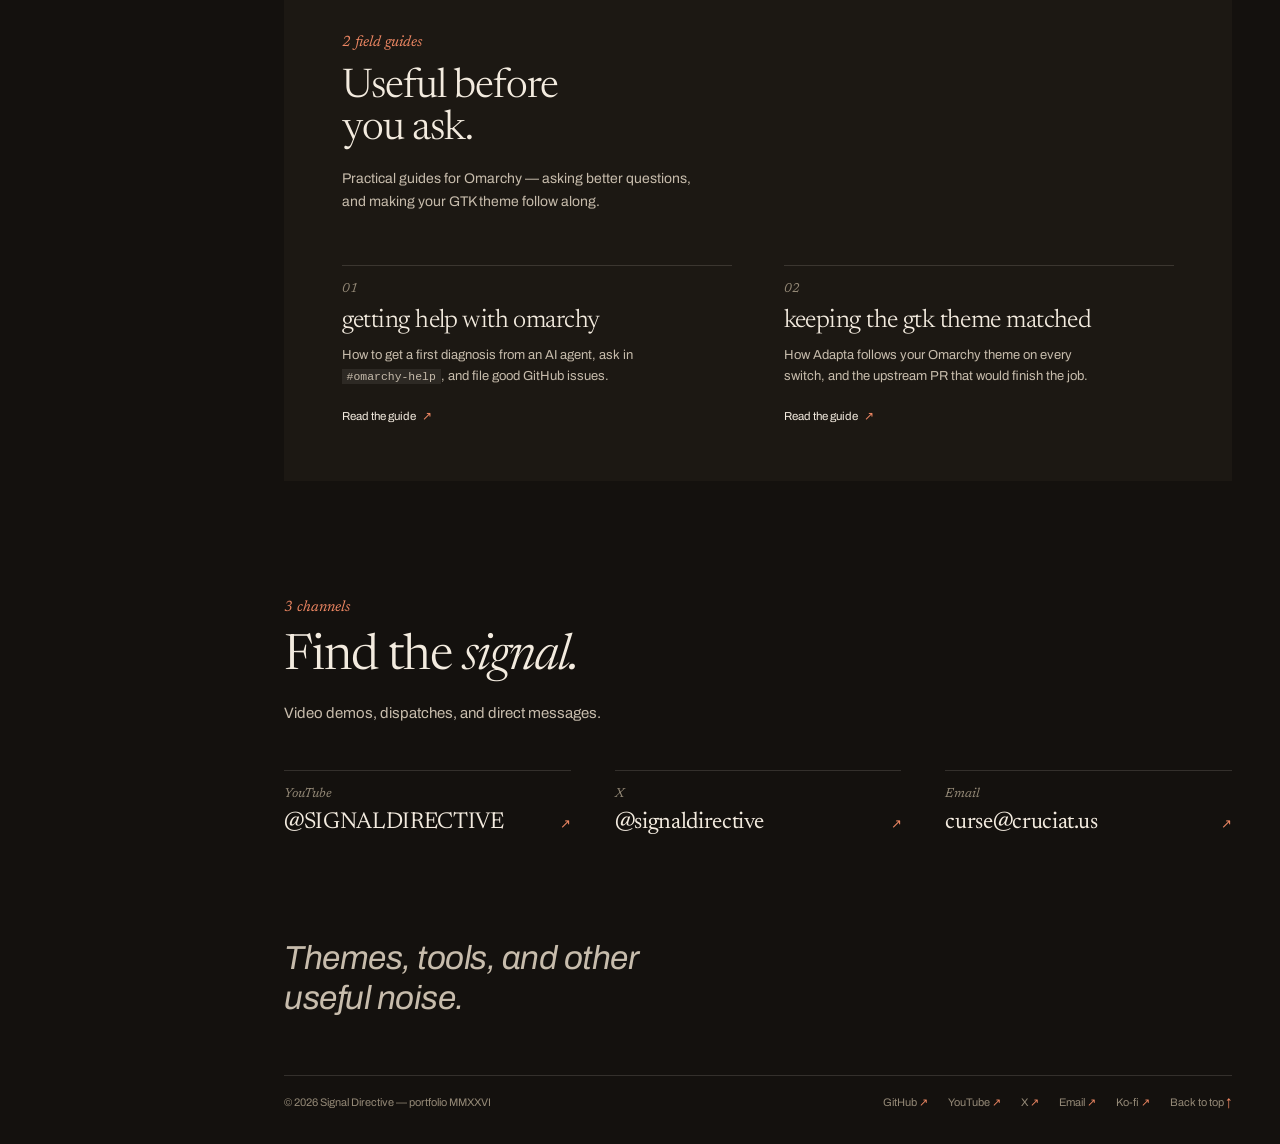
==== commit 6b0d8566: "Add capricorn and altair themes and contact channels section" ====
--- a/index.html
+++ b/index.html
@@ -49,6 +49,7 @@
             <a href="#projects"><span>02</span>Projects</a>
             <a href="#plugins"><span>03</span>Plugins</a>
             <a href="#documentation"><span>04</span>Field guides</a>
+            <a href="#contact"><span>05</span>Contact</a>
         </nav>
 
         <div class="rail-foot">
@@ -114,8 +115,8 @@
                     <span class="collection-label">In the collection</span>
                     <div class="marquee" aria-hidden="true">
                         <div class="marquee-track">
-                            <span>grand-theft-omarchy</span><i>·</i><span>vaporwave</span><i>·</i><span>tidewater</span><i>·</i><span>bloqi</span><i>·</i><span>quattro-glass</span><i>·</i><span>norman</span><i>·</i><span>andromeda</span><i>·</i><span>sherbet</span><i>·</i><span>cyberphunk</span><i>·</i><span>delete</span><i>·</i><span>gruvy-glass</span><i>·</i><span>rebel-rebel</span><i>·</i><span>robco</span><i>·</i><span>mojave</span><i>·</i><span>okuda</span><i>·</i><span>storm-cloud</span><i>·</i><span>eldritch</span><i>·</i><span>inky-pinky</span><i>·</i><span>adapta</span><i>·</i><span>romero</span><i>·</i><span>bombshell</span><i>·</i><span>bleach</span><i>·</i><span>morphotomy</span><i>·</i>
-                            <span>grand-theft-omarchy</span><i>·</i><span>vaporwave</span><i>·</i><span>tidewater</span><i>·</i><span>bloqi</span><i>·</i><span>quattro-glass</span><i>·</i><span>norman</span><i>·</i><span>andromeda</span><i>·</i><span>sherbet</span><i>·</i><span>cyberphunk</span><i>·</i><span>delete</span><i>·</i><span>gruvy-glass</span><i>·</i><span>rebel-rebel</span><i>·</i><span>robco</span><i>·</i><span>mojave</span><i>·</i><span>okuda</span><i>·</i><span>storm-cloud</span><i>·</i><span>eldritch</span><i>·</i><span>inky-pinky</span><i>·</i><span>adapta</span><i>·</i><span>romero</span><i>·</i><span>bombshell</span><i>·</i><span>bleach</span><i>·</i><span>morphotomy</span><i>·</i>
+                            <span>grand-theft-omarchy</span><i>·</i><span>vaporwave</span><i>·</i><span>tidewater</span><i>·</i><span>bloqi</span><i>·</i><span>quattro-glass</span><i>·</i><span>norman</span><i>·</i><span>andromeda</span><i>·</i><span>sherbet</span><i>·</i><span>cyberphunk</span><i>·</i><span>delete</span><i>·</i><span>gruvy-glass</span><i>·</i><span>rebel-rebel</span><i>·</i><span>robco</span><i>·</i><span>mojave</span><i>·</i><span>okuda</span><i>·</i><span>storm-cloud</span><i>·</i><span>eldritch</span><i>·</i><span>inky-pinky</span><i>·</i><span>adapta</span><i>·</i><span>romero</span><i>·</i><span>bombshell</span><i>·</i><span>bleach</span><i>·</i><span>morphotomy</span><i>·</i><span>capricorn</span><i>·</i><span>altair</span><i>·</i>
+                            <span>grand-theft-omarchy</span><i>·</i><span>vaporwave</span><i>·</i><span>tidewater</span><i>·</i><span>bloqi</span><i>·</i><span>quattro-glass</span><i>·</i><span>norman</span><i>·</i><span>andromeda</span><i>·</i><span>sherbet</span><i>·</i><span>cyberphunk</span><i>·</i><span>delete</span><i>·</i><span>gruvy-glass</span><i>·</i><span>rebel-rebel</span><i>·</i><span>robco</span><i>·</i><span>mojave</span><i>·</i><span>okuda</span><i>·</i><span>storm-cloud</span><i>·</i><span>eldritch</span><i>·</i><span>inky-pinky</span><i>·</i><span>adapta</span><i>·</i><span>romero</span><i>·</i><span>bombshell</span><i>·</i><span>bleach</span><i>·</i><span>morphotomy</span><i>·</i><span>capricorn</span><i>·</i><span>altair</span><i>·</i>
                         </div>
                     </div>
                 </div>
@@ -138,7 +139,7 @@
         <section class="section" id="themes" aria-labelledby="themes-title">
             <div class="container">
                 <header class="section-head" data-reveal>
-                    <p class="section-meta">24 themes</p>
+                    <p class="section-meta">26 themes</p>
                     <h2 id="themes-title">Change the atmosphere.</h2>
                     <p class="section-intro">A growing set of Omarchy themes, from soft and easy on the eyes to fully radioactive.</p>
                 </header>
@@ -332,6 +333,22 @@
                         <div class="poster t-morphotomy"><img class="thumb" src="assets/themes/morphotomy.webp" srcset="assets/themes/morphotomy-600.webp 600w, assets/themes/morphotomy.webp 1100w" sizes="(max-width: 699px) 45vw, (max-width: 899px) 44vw, (max-width: 1279px) 30vw, 360px" alt="" loading="lazy" decoding="async" width="1100" height="619"></div>
                         <div class="theme-caption">
                             <div><span class="theme-name">morphotomy</span><span class="theme-note">A body-horror operating bay; grafts not always consented to.</span></div>
+                            <span class="caption-arrow" aria-hidden="true">↗</span>
+                        </div>
+                    </a>
+
+                    <a class="theme-card" href="https://github.com/signaldirective/capricorn" target="_blank" rel="noopener">
+                        <div class="poster t-capricorn"><img class="thumb" src="assets/themes/capricorn.webp" srcset="assets/themes/capricorn-600.webp 600w, assets/themes/capricorn.webp 1100w" sizes="(max-width: 699px) 45vw, (max-width: 899px) 44vw, (max-width: 1279px) 30vw, 360px" alt="" loading="lazy" decoding="async" width="1100" height="619"></div>
+                        <div class="theme-caption">
+                            <div><span class="theme-name">capricorn</span><span class="theme-note">Neon green, arterial red, and hot orange for Cyberpunk: Edgerunners 2’s Capri.</span></div>
+                            <span class="caption-arrow" aria-hidden="true">↗</span>
+                        </div>
+                    </a>
+
+                    <a class="theme-card" href="https://github.com/signaldirective/altair" target="_blank" rel="noopener">
+                        <div class="poster t-altair"><img class="thumb" src="assets/themes/altair.webp" srcset="assets/themes/altair-600.webp 600w, assets/themes/altair.webp 1100w" sizes="(max-width: 699px) 45vw, (max-width: 899px) 44vw, (max-width: 1279px) 30vw, 360px" alt="" loading="lazy" decoding="async" width="1100" height="619"></div>
+                        <div class="theme-caption">
+                            <div><span class="theme-name">altair</span><span class="theme-note">Alien megastructures, orbital rings, and a mid-century expedition console.</span></div>
                             <span class="caption-arrow" aria-hidden="true">↗</span>
                         </div>
                     </a>
@@ -504,6 +521,31 @@
             </div>
         </section>
 
+        <section class="section contact" id="contact" aria-labelledby="contact-title">
+            <div class="container">
+                <header class="section-head" data-reveal>
+                    <p class="section-meta">3 channels</p>
+                    <h2 id="contact-title">Find the <em>signal.</em></h2>
+                    <p class="section-intro">Video demos, dispatches, and direct messages.</p>
+                </header>
+
+                <div class="contact-grid" data-reveal>
+                    <a class="contact-card" href="https://youtube.com/@SIGNALDIRECTIVE" target="_blank" rel="noopener">
+                        <span class="contact-label">YouTube</span>
+                        <span class="contact-handle">@SIGNALDIRECTIVE <i aria-hidden="true">↗</i></span>
+                    </a>
+                    <a class="contact-card" href="https://x.com/signaldirective" target="_blank" rel="noopener">
+                        <span class="contact-label">X</span>
+                        <span class="contact-handle">@signaldirective <i aria-hidden="true">↗</i></span>
+                    </a>
+                    <a class="contact-card" href="mailto:curse@cruciat.us">
+                        <span class="contact-label">Email</span>
+                        <span class="contact-handle">curse@cruciat.us <i aria-hidden="true">↗</i></span>
+                    </a>
+                </div>
+            </div>
+        </section>
+
         <footer class="footer">
             <div class="container">
                 <p class="footer-motto"><em>Themes, tools, and other useful noise.</em></p>
@@ -511,6 +553,9 @@
                     <p class="footer-fine">© <span id="year">2026</span> Signal Directive — portfolio MMXXVI</p>
                     <nav class="footer-links" aria-label="Elsewhere">
                         <a href="https://github.com/signaldirective" target="_blank" rel="noopener">GitHub <span aria-hidden="true">↗</span></a>
+                        <a href="https://youtube.com/@SIGNALDIRECTIVE" target="_blank" rel="noopener">YouTube <span aria-hidden="true">↗</span></a>
+                        <a href="https://x.com/signaldirective" target="_blank" rel="noopener">X <span aria-hidden="true">↗</span></a>
+                        <a href="mailto:curse@cruciat.us">Email <span aria-hidden="true">↗</span></a>
                         <a href="https://ko-fi.com/signaldirective" target="_blank" rel="noopener">Ko-fi <span aria-hidden="true">↗</span></a>
                         <a href="#top">Back to top <span aria-hidden="true">↑</span></a>
                     </nav>
@@ -540,11 +585,15 @@
                 <a href="#projects"><span>02</span>Projects</a>
                 <a href="#plugins"><span>03</span>Plugins</a>
                 <a href="#documentation"><span>04</span>Field guides</a>
+                <a href="#contact"><span>05</span>Contact</a>
             </nav>
 
             <div class="menu-foot">
                 <button class="menu-mode" type="button" data-mode-toggle aria-pressed="false" aria-label="Switch to light mode"><span data-mode-label>Light mode</span></button>
                 <a href="https://github.com/signaldirective" target="_blank" rel="noopener">GitHub ↗</a>
+                <a href="https://youtube.com/@SIGNALDIRECTIVE" target="_blank" rel="noopener">YouTube ↗</a>
+                <a href="https://x.com/signaldirective" target="_blank" rel="noopener">X ↗</a>
+                <a href="mailto:curse@cruciat.us">Email ↗</a>
                 <a href="https://ko-fi.com/signaldirective" target="_blank" rel="noopener">Ko-fi ↗</a>
             </div>
         </div>
--- a/styles.css
+++ b/styles.css
@@ -752,8 +752,10 @@
 .t-adapta    { --p1: #9a9ac4; --p2: #5c5c78; --p3: #2b2b33; --p4: #ececf5; }
 .t-romero    { --p1: #e9e5dd; --p2: #c2b8ae; --p3: #0e0e0e; --p4: #d4d0c8; }
 .t-bombshell { --p1: #d6b03a; --p2: #c05246; --p3: #1a1b16; --p4: #ded2ba; }
-.t-bleach    { --p1: #e23c8c; --p2: #e0524f; --p3: #120a0e; --p4: #dcd6de; }
+.t-bleach     { --p1: #e23c8c; --p2: #e0524f; --p3: #120a0e; --p4: #dcd6de; }
 .t-morphotomy { --p1: #ff2e3d; --p2: #7d0a10; --p3: #080506; --p4: #d3c7be; }
+.t-capricorn  { --p1: #24d120; --p2: #f80824; --p3: #021228; --p4: #d8d2c9; }
+.t-altair     { --p1: #e87993; --p2: #8eafc0; --p3: #171923; --p4: #d9d0c3; }
 
 .theme-caption {
     display: flex;
@@ -1130,6 +1132,60 @@
 }
 
 .guide:hover .guide-link i {
+    transform: translate(2px, -2px);
+}
+
+/* ---------- contact ---------- */
+
+.contact-grid {
+    display: grid;
+    grid-template-columns: repeat(3, minmax(0, 1fr));
+    gap: clamp(24px, 4vw, 44px);
+    margin-top: clamp(30px, 4vw, 44px);
+}
+
+.contact-card {
+    display: flex;
+    flex-direction: column;
+    gap: 10px;
+    padding-top: 16px;
+    border-top: 1px solid var(--line);
+    text-decoration: none;
+    transition: border-color .25s var(--ease);
+}
+
+.contact-card:hover {
+    border-color: var(--accent);
+}
+
+.contact-label {
+    color: var(--muted);
+    font: italic 400 13px/1 var(--serif);
+}
+
+.contact-handle {
+    display: flex;
+    align-items: baseline;
+    justify-content: space-between;
+    gap: 12px;
+    color: var(--ink);
+    font: 400 clamp(1.25rem, 1.8vw, 1.55rem)/1.15 var(--serif);
+    letter-spacing: -.015em;
+    transition: color .2s var(--ease);
+}
+
+.contact-handle i {
+    color: var(--accent-text);
+    font-style: normal;
+    font-size: 13px;
+    transition: transform .25s var(--ease);
+}
+
+.contact-card:hover .contact-handle {
+    color: var(--accent-text);
+}
+
+.contact-card:hover .contact-handle i {
     transform: translate(2px, -2px);
 }
 
@@ -1546,6 +1602,11 @@
         gap: 28px;
     }
 
+    .contact-grid {
+        grid-template-columns: minmax(0, 1fr);
+        gap: 24px;
+    }
+
     .guide-head {
         display: block;
     }
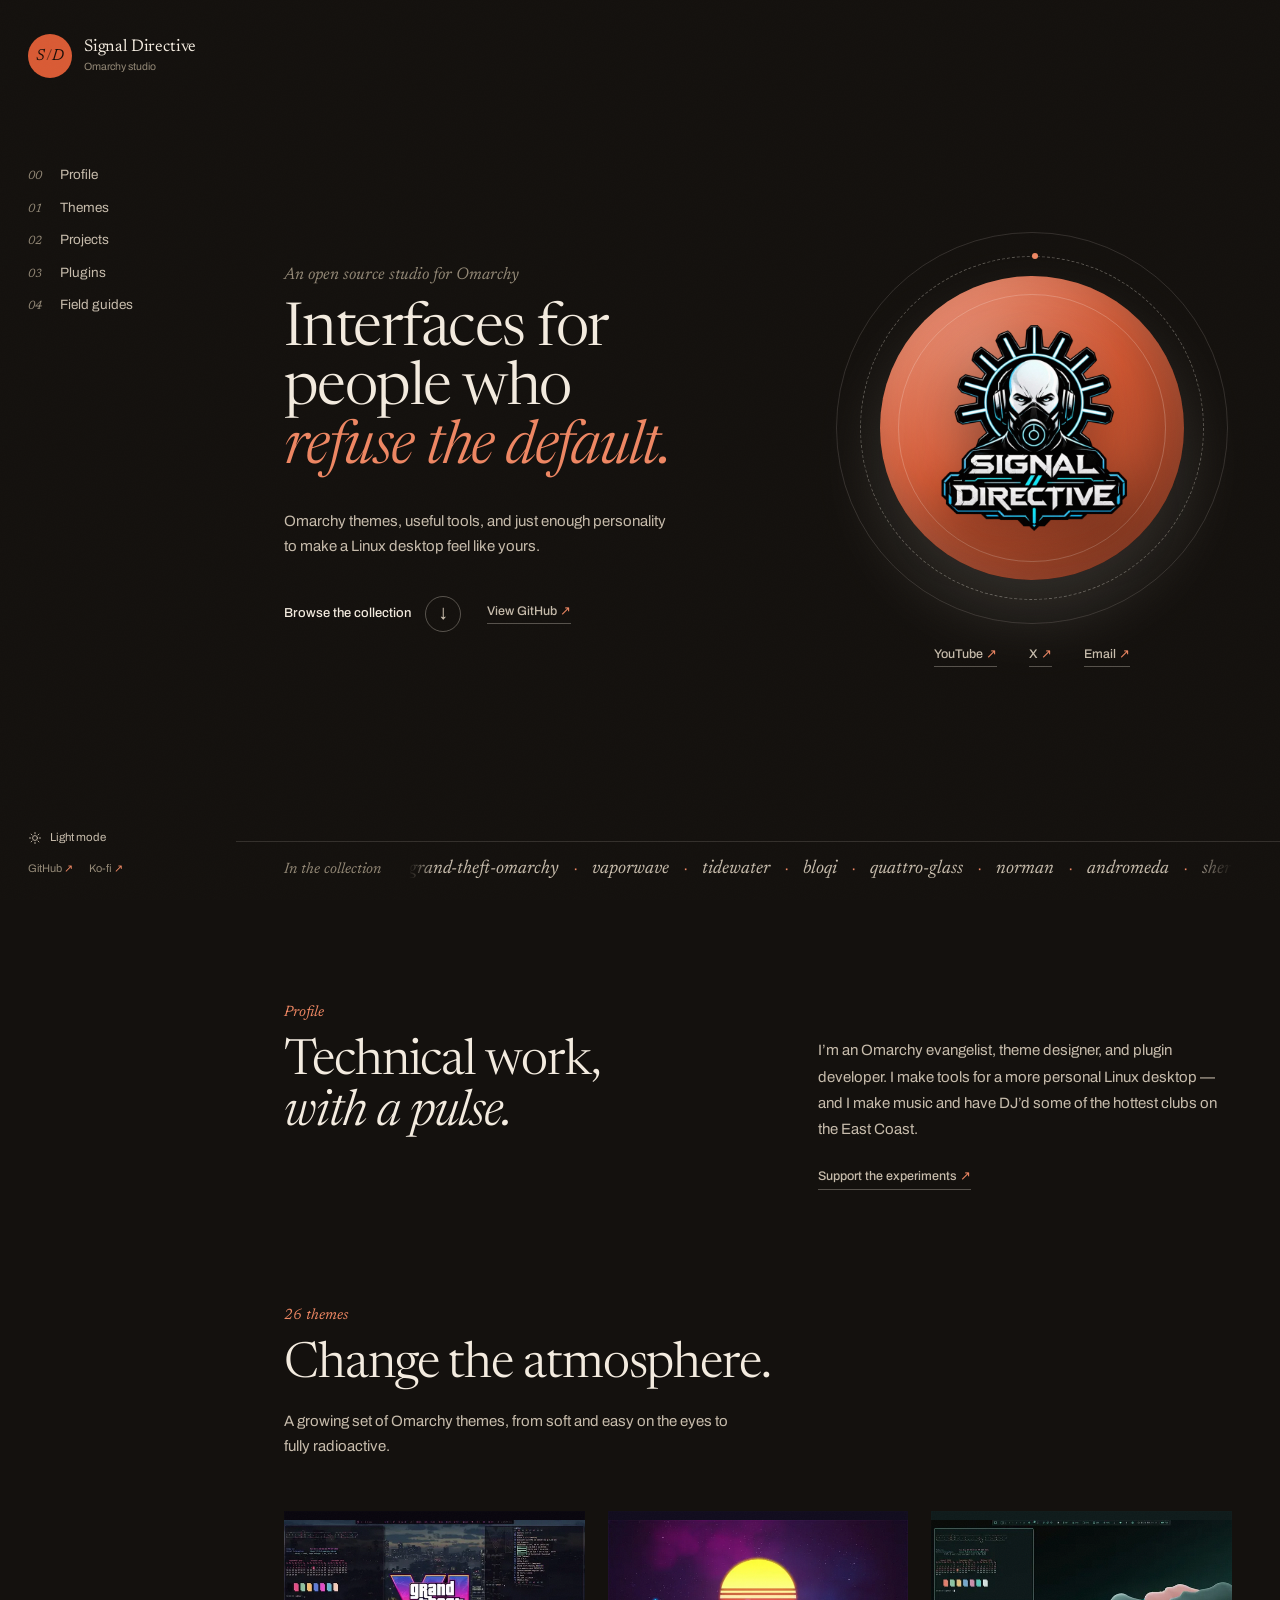
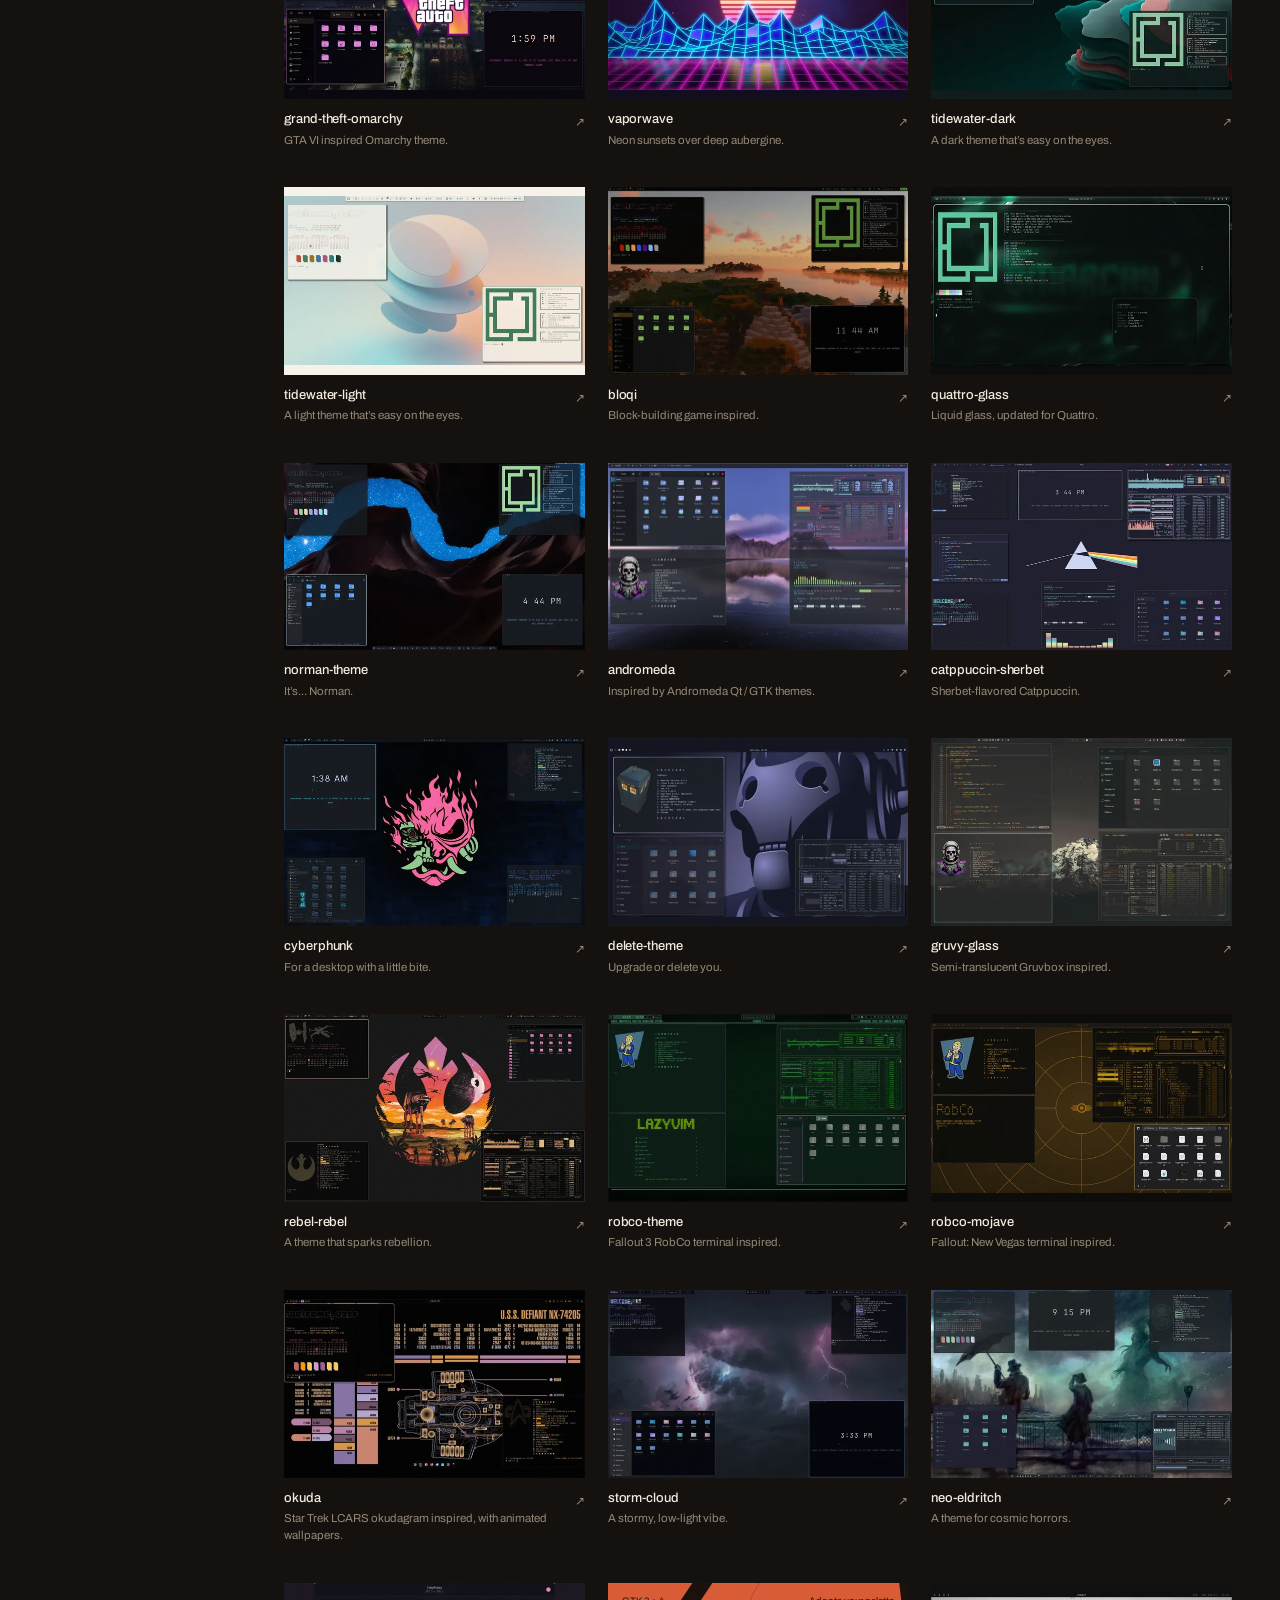
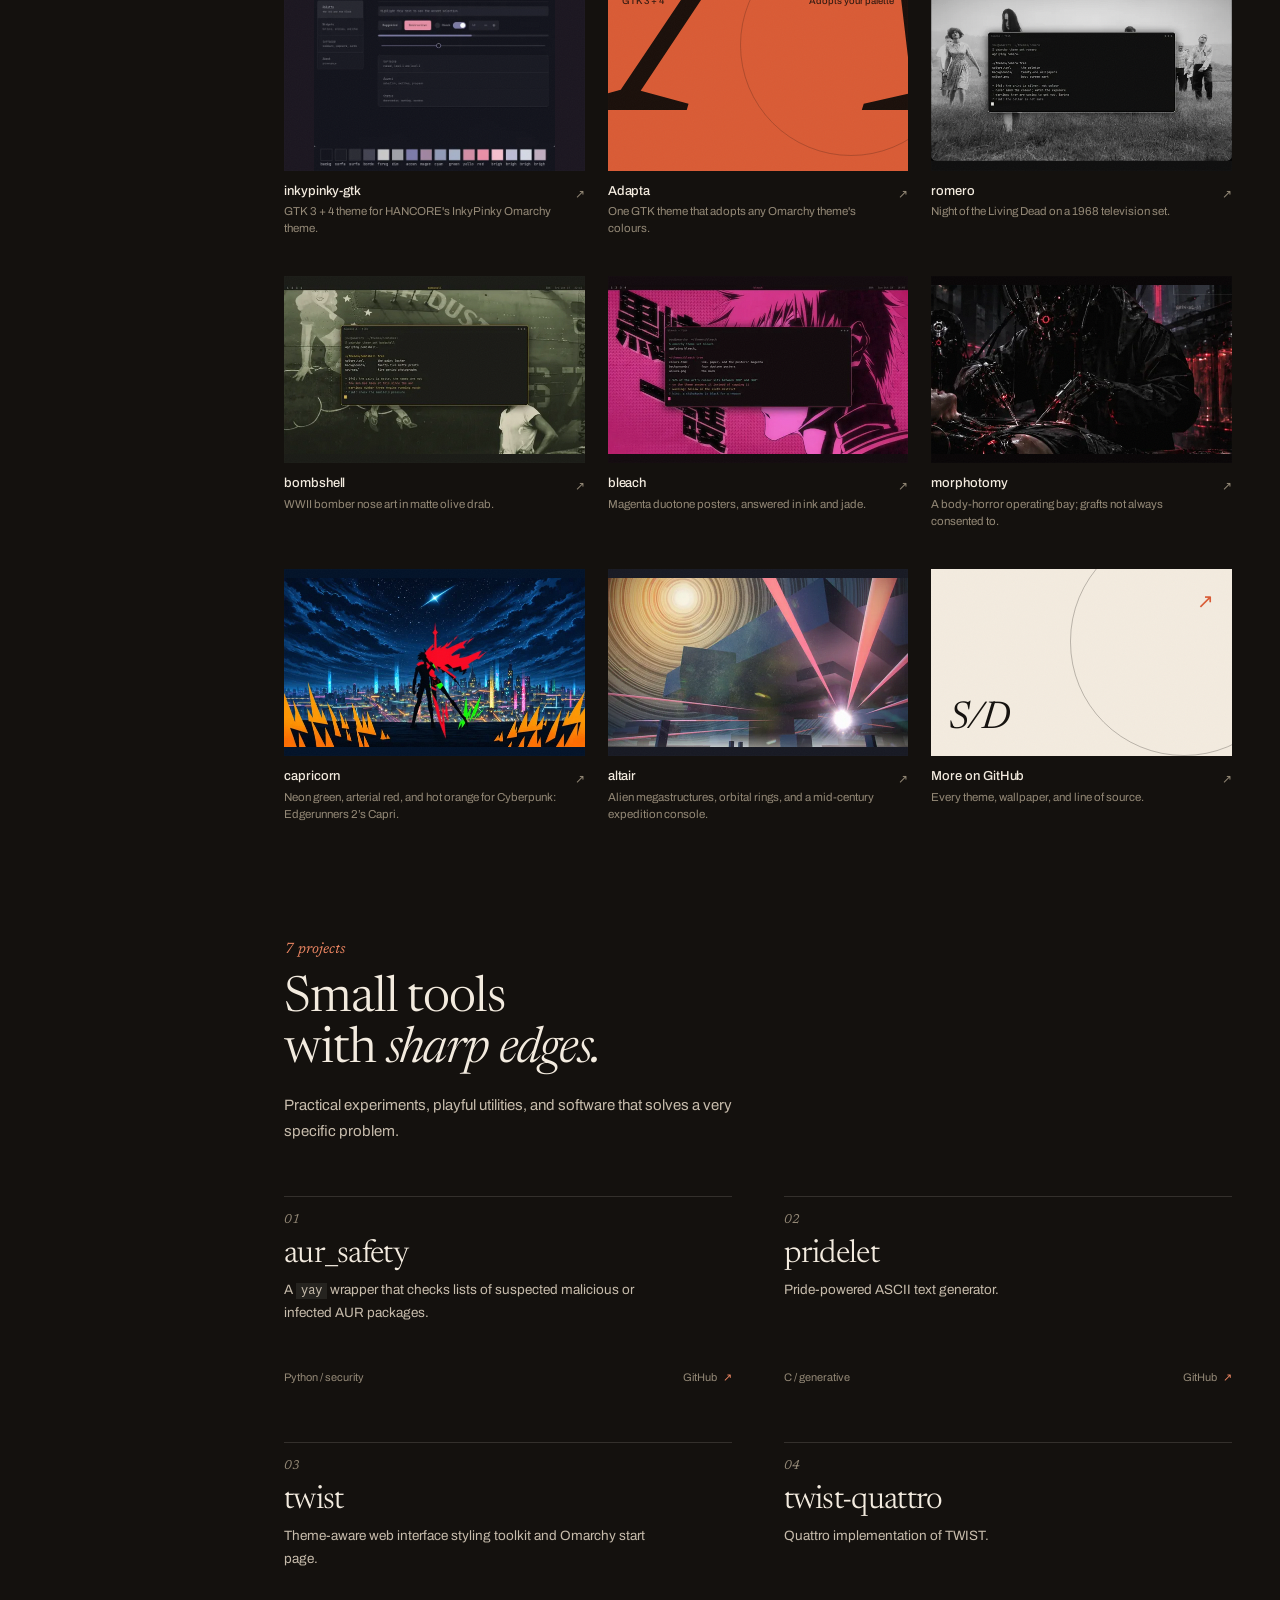
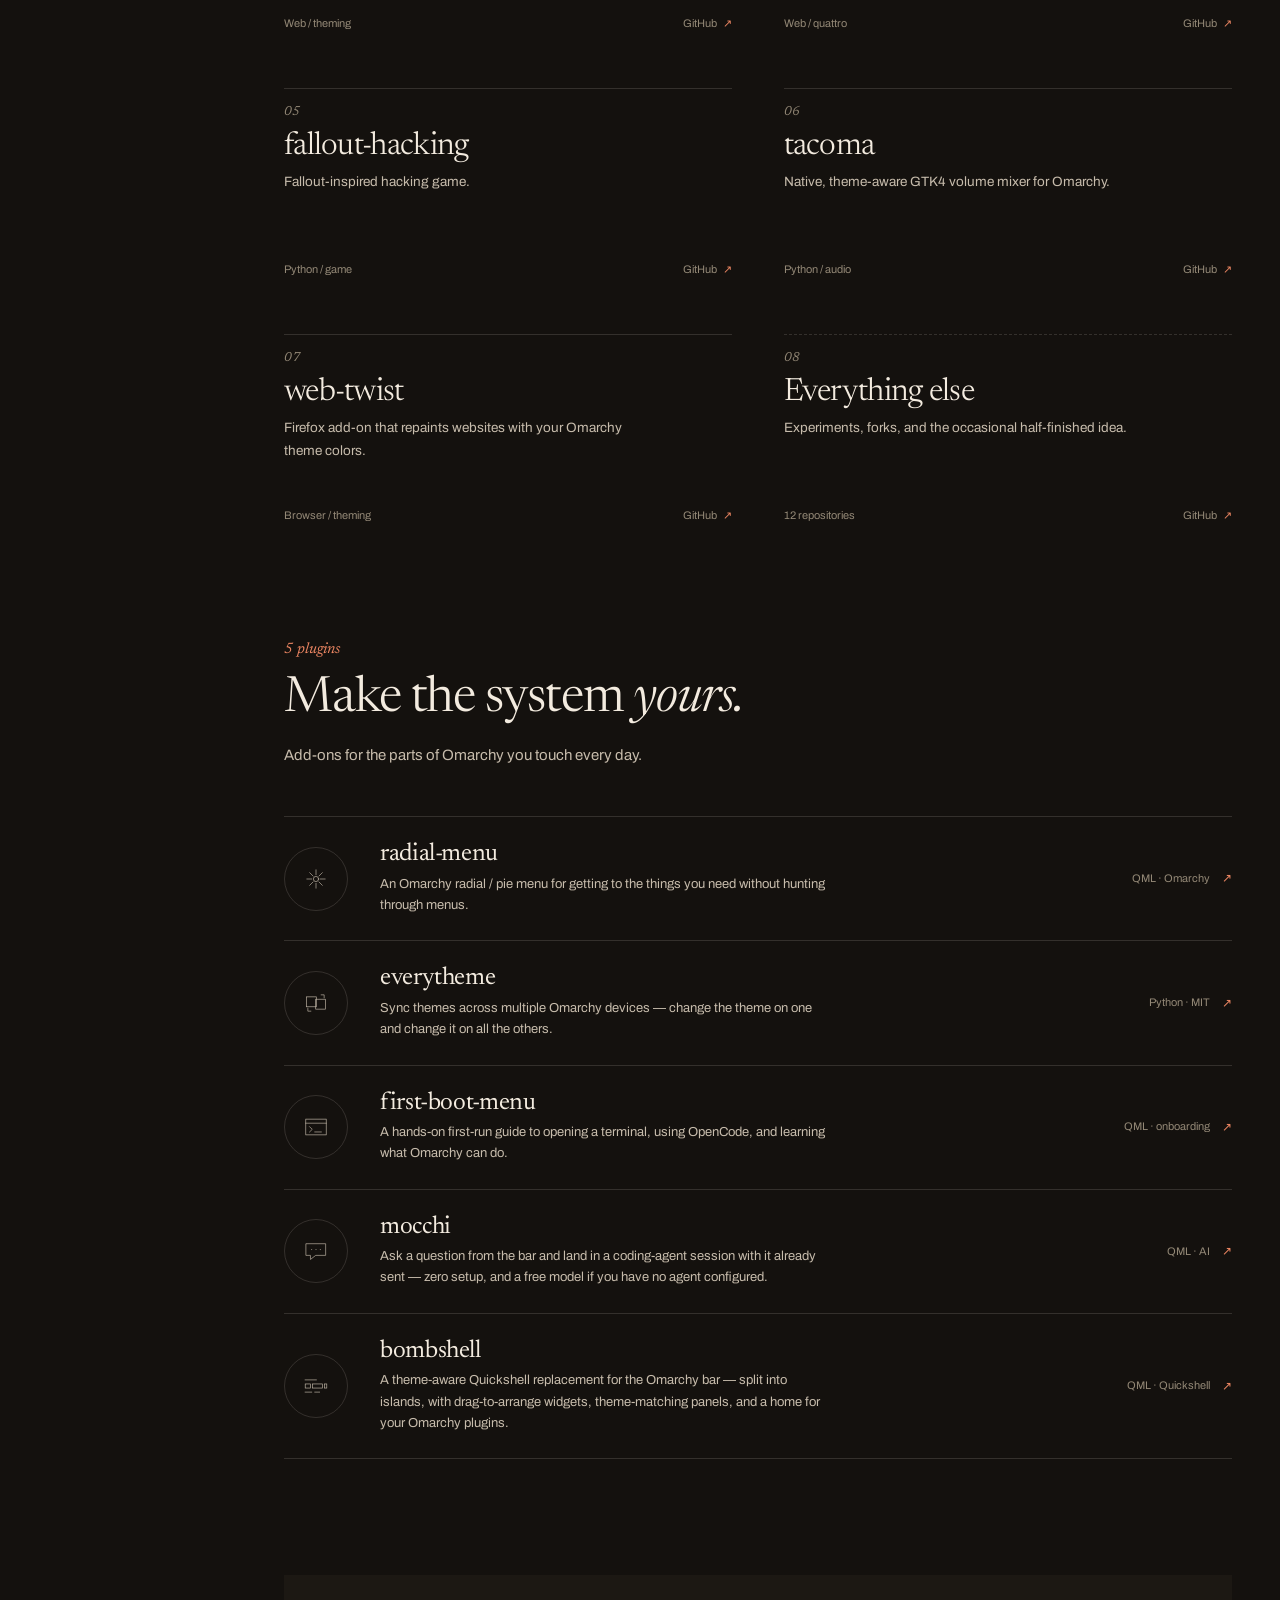
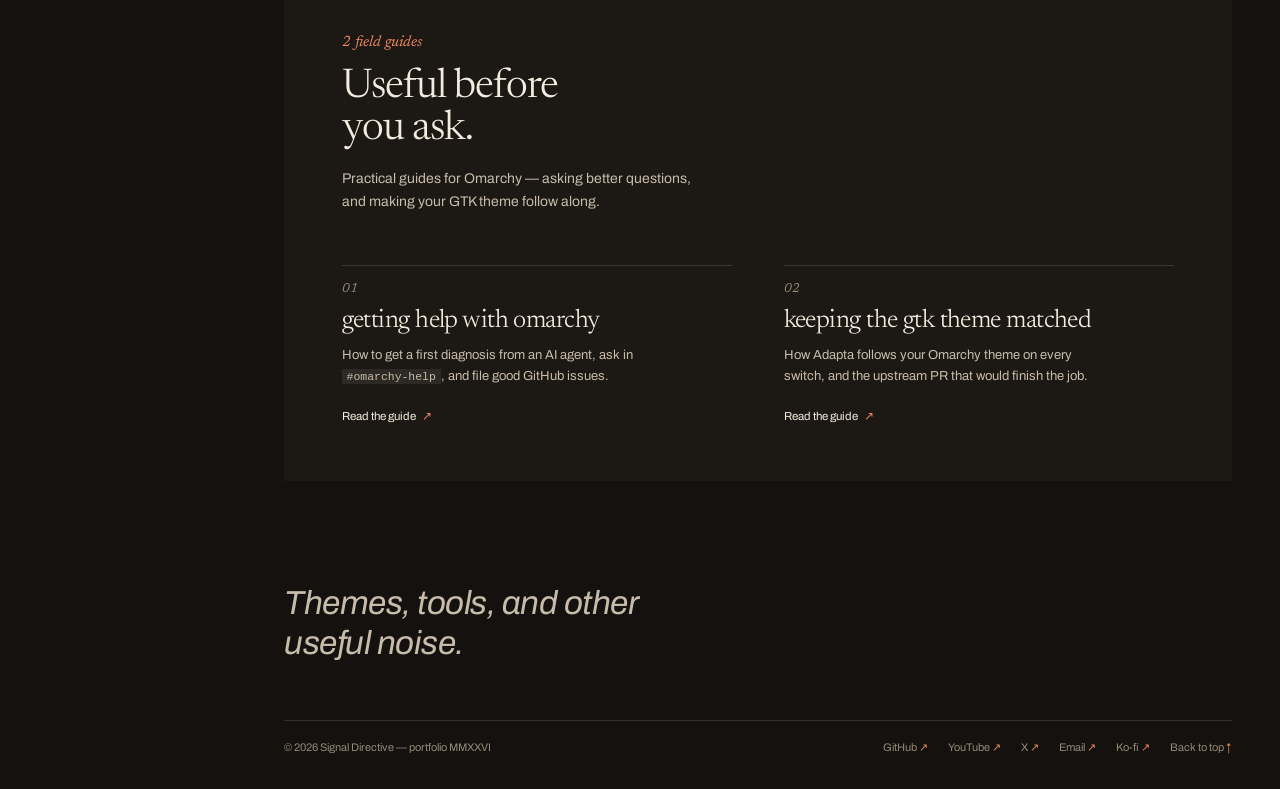
==== commit 8e076f3a: "Move YouTube, X, and email links under the hero disc and remove contact section" ====
--- a/index.html
+++ b/index.html
@@ -29,7 +29,7 @@
     <link rel="preconnect" href="https://fonts.googleapis.com">
     <link rel="preconnect" href="https://fonts.gstatic.com" crossorigin>
     <link href="https://fonts.googleapis.com/css2?family=Archivo:ital,wdth,wght@0,75..125,300..700;1,75..125,300..700&family=Newsreader:ital,opsz,wght@0,6..72,200..700;1,6..72,200..700&display=swap" rel="stylesheet">
-    <link rel="stylesheet" href="styles.css">
+    <link rel="stylesheet" href="styles.css?v=2">
 </head>
 <body>
     <a class="skip-link" href="#main-content">Skip to content</a>
@@ -49,7 +49,6 @@
             <a href="#projects"><span>02</span>Projects</a>
             <a href="#plugins"><span>03</span>Plugins</a>
             <a href="#documentation"><span>04</span>Field guides</a>
-            <a href="#contact"><span>05</span>Contact</a>
         </nav>
 
         <div class="rail-foot">
@@ -106,7 +105,11 @@
                             </div>
                         </div>
                     </div>
-                    <p class="disc-caption"><em>Est. in the margins</em></p>
+                    <nav class="disc-links" aria-label="Channels">
+                        <a class="quiet-link" href="https://youtube.com/@SIGNALDIRECTIVE" target="_blank" rel="noopener">YouTube <span aria-hidden="true">↗</span></a>
+                        <a class="quiet-link" href="https://x.com/signaldirective" target="_blank" rel="noopener">X <span aria-hidden="true">↗</span></a>
+                        <a class="quiet-link" href="mailto:curse@cruciat.us">Email <span aria-hidden="true">↗</span></a>
+                    </nav>
                 </div>
             </div>
 
@@ -521,31 +524,6 @@
             </div>
         </section>
 
-        <section class="section contact" id="contact" aria-labelledby="contact-title">
-            <div class="container">
-                <header class="section-head" data-reveal>
-                    <p class="section-meta">3 channels</p>
-                    <h2 id="contact-title">Find the <em>signal.</em></h2>
-                    <p class="section-intro">Video demos, dispatches, and direct messages.</p>
-                </header>
-
-                <div class="contact-grid" data-reveal>
-                    <a class="contact-card" href="https://youtube.com/@SIGNALDIRECTIVE" target="_blank" rel="noopener">
-                        <span class="contact-label">YouTube</span>
-                        <span class="contact-handle">@SIGNALDIRECTIVE <i aria-hidden="true">↗</i></span>
-                    </a>
-                    <a class="contact-card" href="https://x.com/signaldirective" target="_blank" rel="noopener">
-                        <span class="contact-label">X</span>
-                        <span class="contact-handle">@signaldirective <i aria-hidden="true">↗</i></span>
-                    </a>
-                    <a class="contact-card" href="mailto:curse@cruciat.us">
-                        <span class="contact-label">Email</span>
-                        <span class="contact-handle">curse@cruciat.us <i aria-hidden="true">↗</i></span>
-                    </a>
-                </div>
-            </div>
-        </section>
-
         <footer class="footer">
             <div class="container">
                 <p class="footer-motto"><em>Themes, tools, and other useful noise.</em></p>
@@ -585,7 +563,6 @@
                 <a href="#projects"><span>02</span>Projects</a>
                 <a href="#plugins"><span>03</span>Plugins</a>
                 <a href="#documentation"><span>04</span>Field guides</a>
-                <a href="#contact"><span>05</span>Contact</a>
             </nav>
 
             <div class="menu-foot">
--- a/styles.css
+++ b/styles.css
@@ -570,6 +570,15 @@
     color: var(--muted);
     font: italic 400 15px/1.4 var(--serif);
     text-align: center;
+}
+
+.disc-links {
+    display: flex;
+    flex-wrap: wrap;
+    justify-content: center;
+    align-items: center;
+    gap: 14px 32px;
+    margin-top: 18px;
 }
 
 /* collection marquee */
@@ -1135,60 +1144,6 @@
     transform: translate(2px, -2px);
 }
 
-/* ---------- contact ---------- */
-
-.contact-grid {
-    display: grid;
-    grid-template-columns: repeat(3, minmax(0, 1fr));
-    gap: clamp(24px, 4vw, 44px);
-    margin-top: clamp(30px, 4vw, 44px);
-}
-
-.contact-card {
-    display: flex;
-    flex-direction: column;
-    gap: 10px;
-    padding-top: 16px;
-    border-top: 1px solid var(--line);
-    text-decoration: none;
-    transition: border-color .25s var(--ease);
-}
-
-.contact-card:hover {
-    border-color: var(--accent);
-}
-
-.contact-label {
-    color: var(--muted);
-    font: italic 400 13px/1 var(--serif);
-}
-
-.contact-handle {
-    display: flex;
-    align-items: baseline;
-    justify-content: space-between;
-    gap: 12px;
-    color: var(--ink);
-    font: 400 clamp(1.25rem, 1.8vw, 1.55rem)/1.15 var(--serif);
-    letter-spacing: -.015em;
-    transition: color .2s var(--ease);
-}
-
-.contact-handle i {
-    color: var(--accent-text);
-    font-style: normal;
-    font-size: 13px;
-    transition: transform .25s var(--ease);
-}
-
-.contact-card:hover .contact-handle {
-    color: var(--accent-text);
-}
-
-.contact-card:hover .contact-handle i {
-    transform: translate(2px, -2px);
-}
-
 /* ---------- footer ---------- */
 
 .footer {
@@ -1602,11 +1557,6 @@
         gap: 28px;
     }
 
-    .contact-grid {
-        grid-template-columns: minmax(0, 1fr);
-        gap: 24px;
-    }
-
     .guide-head {
         display: block;
     }
